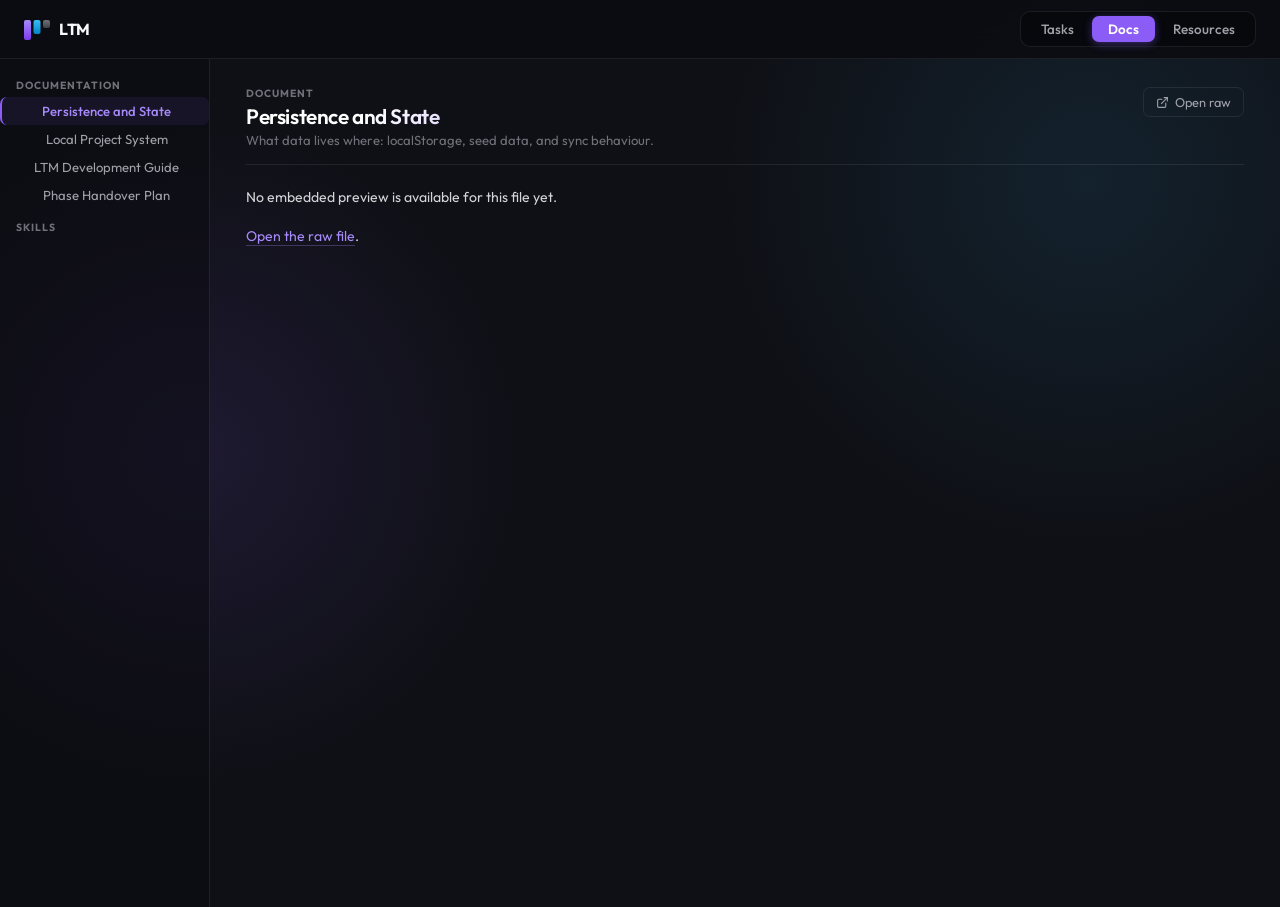
==== docs.html @ 9b51116c "Initial commit for Local Task Manager Main" ====
<!DOCTYPE html>
<html lang="en">
<head>
  <meta charset="UTF-8">
  <meta name="viewport" content="width=device-width, initial-scale=1.0">
  <title>LTM Docs — Local Task Manager Main</title>
  <link rel="preconnect" href="https://fonts.googleapis.com">
  <link rel="preconnect" href="https://fonts.gstatic.com" crossorigin>
  <link rel="stylesheet" href="styles.css">
  <script defer src="project-data.js"></script>
  <script defer src="docs-content.js"></script>
  <script defer src="docs-app.js"></script>
</head>
<body>

  <header class="site-header">
    <div class="header-inner">
      <div class="brand">
        <a class="brand-link" href="index.html" aria-label="Local Task Manager home">
          <svg class="brand-mark" width="26" height="22" viewBox="0 0 26 22" fill="none" aria-hidden="true">
            <rect x="0" y="2" width="7" height="20" rx="2" fill="url(#ltm-g1d)"/>
            <rect x="9.5" y="2" width="7" height="14" rx="2" fill="url(#ltm-g2d)"/>
            <rect x="19" y="2" width="7" height="8" rx="2" fill="url(#ltm-g3d)"/>
            <defs>
              <linearGradient id="ltm-g1d" x1="3.5" y1="2" x2="3.5" y2="22" gradientUnits="userSpaceOnUse">
                <stop offset="0%" stop-color="#a78bfa"/>
                <stop offset="100%" stop-color="#7c3aed"/>
              </linearGradient>
              <linearGradient id="ltm-g2d" x1="13" y1="2" x2="13" y2="16" gradientUnits="userSpaceOnUse">
                <stop offset="0%" stop-color="#38bdf8"/>
                <stop offset="100%" stop-color="#0284c7"/>
              </linearGradient>
              <linearGradient id="ltm-g3d" x1="22.5" y1="2" x2="22.5" y2="10" gradientUnits="userSpaceOnUse">
                <stop offset="0%" stop-color="#71717a"/>
                <stop offset="100%" stop-color="#3f3f46"/>
              </linearGradient>
            </defs>
          </svg>
          <span class="brand-name">LTM</span>
        </a>
      </div>
      <nav class="tabs" aria-label="Navigation">
        <a class="tab" href="index.html">Tasks</a>
        <a class="tab active" href="docs.html">Docs</a>
        <a class="tab" href="resources.html">Resources</a>
      </nav>
    </div>
  </header>

  <div class="docs-page">

    <aside class="docs-sidebar">
      <div class="sidebar-section">
        <div class="sidebar-section-label">Documentation</div>
        <div class="sidebar-items" id="docsNav"></div>
      </div>
      <div class="sidebar-section">
        <div class="sidebar-section-label">Skills</div>
        <div class="sidebar-items" id="skillsNav"></div>
      </div>
    </aside>

    <main class="docs-viewer">
      <div class="viewer-header">
        <div>
          <p class="viewer-eyebrow" id="viewerType">Document</p>
          <h2 class="viewer-title" id="viewerTitle">Loading…</h2>
          <p class="viewer-summary" id="viewerSummary"></p>
        </div>
        <a class="ghost" id="openRawLink" href="../docs/README.md"
          style="display:inline-flex;align-items:center;gap:6px;padding:6px 12px;border:1px solid var(--border);border-radius:var(--radius-sm);text-decoration:none;font-size:0.8rem;color:var(--muted);transition:color 0.15s,background 0.15s;"
          onmouseover="this.style.color='var(--text)';this.style.background='rgba(255,255,255,0.05)'"
          onmouseout="this.style.color='var(--muted)';this.style.background='transparent'">
          <svg width="13" height="13" viewBox="0 0 24 24" fill="none" stroke="currentColor"
            stroke-width="2" stroke-linecap="round" stroke-linejoin="round">
            <path d="M18 13v6a2 2 0 0 1-2 2H5a2 2 0 0 1-2-2V8a2 2 0 0 1 2-2h6"/>
            <polyline points="15 3 21 3 21 9"/><line x1="10" y1="14" x2="21" y2="3"/>
          </svg>
          Open raw
        </a>
      </div>
      <div class="markdown-view" id="docPreview"></div>
    </main>

  </div>

  <span id="docsReviewedOn" hidden></span>
  <span id="docsMaintainedBy" hidden></span>

</body>
</html>
---- styles.css ----
@import url('https://fonts.googleapis.com/css2?family=Outfit:wght@300;400;500;600;700&display=swap');

/* ─── Design tokens ─────────────────────────────────────────────────────────── */

:root {
  --bg:              #0f1016;
  --surface:         rgba(22, 23, 34, 0.75);
  --surface-solid:   #161722;
  --surface-hover:   rgba(38, 39, 55, 0.85);
  --border:          rgba(255, 255, 255, 0.08);
  --border-strong:   rgba(255, 255, 255, 0.13);
  --text:            #f8f9fa;
  --muted:           #a1a1aa;
  --muted-soft:      #71717a;
  --accent:          #8b5cf6;
  --accent-glow:     rgba(139, 92, 246, 0.4);
  --accent-hover:    #a78bfa;
  --accent-soft:     rgba(139, 92, 246, 0.12);
  --tab-active:      #8b5cf6;
  --tab-active-glow: rgba(139, 92, 246, 0.3);
  --done:            #34d399;
  --done-soft:       rgba(52, 211, 153, 0.15);
  --warn:            #fbbf24;
  --warn-soft:       rgba(251, 191, 36, 0.15);
  --danger:          #ef4444;
  --danger-soft:     rgba(239, 68, 68, 0.12);
  --radius-lg:       14px;
  --radius-md:       10px;
  --radius-sm:       7px;
}

/* ─── Reset ─────────────────────────────────────────────────────────────────── */

*, *::before, *::after { box-sizing: border-box; }
[hidden] { display: none !important; }
html, body { margin: 0; min-height: 100%; }

body {
  font-family: 'Outfit', ui-rounded, 'SF Pro Rounded', sans-serif;
  color: var(--text);
  background-color: var(--bg);
  background-image:
    radial-gradient(circle at 15% 50%, rgba(139, 92, 246, 0.12), transparent 28%),
    radial-gradient(circle at 85% 20%, rgba(56, 189, 248, 0.10), transparent 28%);
  min-height: 100vh;
}

a { color: inherit; text-decoration: none; }

/* ─── Site header ───────────────────────────────────────────────────────────── */

.site-header {
  position: sticky;
  top: 0;
  z-index: 200;
  width: 100%;
  background: rgba(11, 12, 18, 0.92);
  backdrop-filter: blur(16px);
  border-bottom: 1px solid var(--border);
}

.header-inner {
  display: flex;
  align-items: center;
  justify-content: space-between;
  gap: 16px;
  max-width: 1400px;
  margin: 0 auto;
  padding: 11px 24px;
}

/* Brand */
.brand {
  display: flex;
  align-items: center;
  gap: 6px;
  flex-shrink: 0;
}

.brand-link {
  display: flex;
  align-items: center;
  gap: 9px;
  text-decoration: none;
  color: inherit;
}

.brand-mark {
  flex-shrink: 0;
  display: block;
}

.brand-name {
  font-size: 1rem;
  font-weight: 700;
  letter-spacing: -0.02em;
  color: var(--text);
}

.brand-info-btn {
  margin-left: 2px;
  opacity: 0.55;
  transition: opacity 0.15s;
}

.brand-info-btn:hover { opacity: 1; }

/* ─── Nav tabs ──────────────────────────────────────────────────────────────── */

.tabs {
  display: flex;
  gap: 2px;
  background: rgba(0, 0, 0, 0.3);
  border: 1px solid var(--border);
  border-radius: 10px;
  padding: 4px;
}

.tab {
  padding: 5px 16px;
  border-radius: 7px;
  color: var(--muted);
  font-size: 0.84rem;
  font-weight: 500;
  transition: all 0.15s ease;
}

.tab:hover {
  color: var(--text);
  background: rgba(255, 255, 255, 0.06);
}

.tab.active {
  background: var(--accent);
  color: #fff;
  font-weight: 600;
  box-shadow: 0 2px 8px var(--accent-glow);
}

/* ─── Page wrap ─────────────────────────────────────────────────────────────── */

.page-wrap {
  max-width: 1400px;
  margin: 0 auto;
  padding: 18px 24px 48px;
}

/* ─── Info panel ────────────────────────────────────────────────────────────── */

.info-panel {
  background: var(--surface);
  border: 1px solid var(--border);
  border-radius: var(--radius-md);
  padding: 14px;
  margin-bottom: 10px;
  backdrop-filter: blur(16px);
}

.stats-grid {
  display: grid;
  grid-template-columns: repeat(4, 1fr);
  gap: 7px;
  margin-bottom: 12px;
}

.mini-stat {
  display: flex;
  flex-direction: column;
  gap: 3px;
  padding: 10px 12px;
  border-radius: var(--radius-sm);
  border: 1px solid var(--border);
  background: rgba(255, 255, 255, 0.02);
}

.mini-stat strong {
  font-size: 1.2rem;
  font-weight: 700;
  color: var(--text);
  line-height: 1;
}

.mini-stat span { font-size: 0.72rem; color: var(--muted); }

.info-note {
  font-size: 0.75rem;
  color: var(--muted-soft);
  margin: 0 0 10px;
}

.notice {
  margin-top: 10px;
  padding: 9px 12px;
  border-radius: var(--radius-sm);
  border: 1px solid rgba(251, 191, 36, 0.25);
  background: var(--warn-soft);
  color: #fcd34d;
  font-size: 0.78rem;
}

/* ─── Toolbar ───────────────────────────────────────────────────────────────── */

.toolbar {
  display: flex;
  align-items: center;
  justify-content: space-between;
  gap: 8px;
  padding: 7px 10px;
  background: var(--surface);
  border: 1px solid var(--border);
  border-radius: var(--radius-md);
  backdrop-filter: blur(16px);
  margin-bottom: 6px;
}

.toolbar-right {
  display: flex;
  align-items: center;
  gap: 5px;
}

.toolbar-icon-btn {
  color: var(--muted);
  width: 32px;
  height: 32px;
}

.toolbar-icon-btn:hover {
  color: var(--text);
  background: rgba(255, 255, 255, 0.07);
}

.toolbar-icon-btn.is-active {
  color: var(--accent-hover);
  background: var(--accent-soft);
  border-color: rgba(139, 92, 246, 0.3);
}

.toolbar-add-btn {
  height: 32px;
  padding: 0 14px;
  font-size: 0.84rem;
  gap: 5px;
}

/* ─── View toggle ───────────────────────────────────────────────────────────── */

.view-toggle {
  display: inline-flex;
  gap: 2px;
  padding: 3px;
  background: rgba(0, 0, 0, 0.3);
  border: 1px solid var(--border);
  border-radius: var(--radius-sm);
}

.view-button {
  display: inline-flex;
  align-items: center;
  gap: 6px;
  padding: 4px 12px;
  border-radius: 5px;
  background: transparent;
  color: var(--muted);
  border: none;
  font-size: 0.8rem;
  font-weight: 500;
  cursor: pointer;
  transition: all 0.15s;
  white-space: nowrap;
}

.view-button:hover { color: var(--text); background: rgba(255, 255, 255, 0.05); }

.view-button.active {
  background: var(--accent);
  color: #fff;
  box-shadow: 0 1px 6px var(--accent-glow);
}

/* ─── Search + filter bar ───────────────────────────────────────────────────── */

.search-filter-bar {
  display: flex;
  align-items: center;
  gap: 8px;
  padding: 8px 12px;
  background: var(--surface);
  border: 1px solid var(--border);
  border-radius: var(--radius-md);
  backdrop-filter: blur(16px);
  margin-bottom: 10px;
}

.search-input {
  flex: 1;
  min-width: 0;
  background: transparent;
  border: none;
  color: var(--text);
  font: inherit;
  font-size: 0.9rem;
  padding: 4px 0;
}

.search-input:focus { outline: none; }
.search-input::placeholder { color: var(--muted-soft); }

.filter-summary {
  flex-shrink: 0;
  font-size: 0.72rem;
  color: var(--muted-soft);
  white-space: nowrap;
}

/* ─── Inputs / selects / buttons (shared) ───────────────────────────────────── */

input, textarea, select {
  width: 100%;
  background: rgba(0, 0, 0, 0.2);
  border: 1px solid var(--border);
  border-radius: var(--radius-sm);
  color: var(--text);
  padding: 7px 11px;
  font: inherit;
  font-size: 0.85rem;
  transition: border-color 0.18s, background 0.18s, box-shadow 0.18s;
}

input::placeholder, textarea::placeholder { color: var(--muted-soft); }

input:focus, textarea:focus, select:focus {
  outline: none;
  border-color: rgba(139, 92, 246, 0.5);
  background: rgba(0, 0, 0, 0.35);
  box-shadow: 0 0 0 3px rgba(139, 92, 246, 0.1);
}

textarea { min-height: 88px; resize: vertical; }

button {
  display: inline-flex;
  align-items: center;
  justify-content: center;
  gap: 6px;
  border: none;
  border-radius: var(--radius-sm);
  padding: 7px 14px;
  font: inherit;
  font-weight: 500;
  font-size: 0.85rem;
  cursor: pointer;
  white-space: nowrap;
  transition: all 0.15s ease;
}

button.primary {
  background: var(--accent);
  color: #fff;
  box-shadow: 0 2px 8px var(--accent-glow);
}

button.primary:hover { background: var(--accent-hover); }

button.secondary {
  background: rgba(255, 255, 255, 0.055);
  color: var(--text);
  border: 1px solid var(--border);
}

button.secondary:hover { background: rgba(255, 255, 255, 0.09); }

button.ghost {
  background: transparent;
  color: var(--muted);
  border: 1px solid var(--border);
}

button.ghost:hover { color: var(--text); background: rgba(255, 255, 255, 0.05); }

.icon-button {
  width: 30px;
  height: 30px;
  padding: 0;
  border-radius: 6px;
  border: 1px solid transparent;
  background: transparent;
  color: var(--muted);
  flex-shrink: 0;
  cursor: pointer;
}

.icon-button:hover { background: rgba(255, 255, 255, 0.07); border-color: var(--border); color: var(--text); }

.button-row { display: flex; flex-wrap: wrap; gap: 7px; }

/* ─── LIST VIEW ─────────────────────────────────────────────────────────────── */

.list-sort-bar {
  display: flex;
  align-items: center;
  gap: 6px;
  padding: 6px 0 10px;
}

.list-sort-label {
  font-size: 0.72rem;
  font-weight: 600;
  color: var(--muted-soft);
  text-transform: uppercase;
  letter-spacing: 0.06em;
  margin-right: 2px;
}

.list-sort-sep {
  color: var(--muted-soft);
  font-size: 0.72rem;
  user-select: none;
}

.list-sort-btn {
  background: none;
  border: none;
  padding: 2px 4px;
  font-family: inherit;
  font-size: 0.72rem;
  font-weight: 500;
  color: var(--muted);
  cursor: pointer;
  border-radius: 4px;
  transition: color 0.12s, background 0.12s;
}

.list-sort-btn:hover {
  color: var(--text);
  background: rgba(255, 255, 255, 0.05);
}

.list-sort-btn.active {
  color: var(--accent-hover);
  font-weight: 600;
}

.task-list {
  display: flex;
  flex-direction: column;
  gap: 1px;
}

.list-section-header {
  padding: 14px 8px 6px;
  font-size: 0.68rem;
  font-weight: 700;
  color: var(--muted-soft);
  text-transform: uppercase;
  letter-spacing: 0.09em;
}

.list-row {
  display: flex;
  align-items: center;
  gap: 10px;
  padding: 8px 10px;
  border-radius: var(--radius-sm);
  border: 1px solid transparent;
  cursor: pointer;
  transition: background 0.12s, border-color 0.12s;
  position: relative;
}

.list-row:hover {
  background: rgba(255, 255, 255, 0.04);
  border-color: var(--border);
}

.list-row.is-done .list-title { text-decoration: line-through; opacity: 0.45; }
.list-row.is-done .list-notes { opacity: 0.35; }

/* urgency dot */
.list-urgency {
  width: 7px;
  height: 7px;
  border-radius: 50%;
  flex-shrink: 0;
}

.u-1, .u-2 { background: var(--done); }
.u-3        { background: var(--warn); }
.u-4        { background: #f97316; }
.u-5        { background: var(--danger); }

.list-content { flex: 1; min-width: 0; }

.list-title {
  margin: 0;
  font-size: 0.875rem;
  font-weight: 500;
  line-height: 1.4;
  color: var(--text);
  white-space: nowrap;
  overflow: hidden;
  text-overflow: ellipsis;
}

.list-notes {
  margin: 1px 0 0;
  font-size: 0.75rem;
  color: var(--muted-soft);
  white-space: nowrap;
  overflow: hidden;
  text-overflow: ellipsis;
}

.list-lane {
  flex-shrink: 0;
  font-size: 0.68rem;
  font-weight: 500;
  color: var(--muted-soft);
  padding: 2px 8px;
  border-radius: 999px;
  border: 1px solid var(--border);
  background: rgba(255, 255, 255, 0.02);
  white-space: nowrap;
}

.list-tools {
  display: flex;
  gap: 3px;
  flex-shrink: 0;
  opacity: 0;
  transition: opacity 0.12s;
}

.list-row:hover .list-tools { opacity: 1; }

.mark-done-btn {
  font-size: 0.75rem;
  font-weight: 600;
  color: var(--done);
  background: var(--done-soft);
  border: 1px solid rgba(52, 211, 153, 0.2);
  padding: 3px 9px;
  border-radius: 999px;
  height: auto;
  cursor: pointer;
  white-space: nowrap;
}

.mark-done-btn:hover {
  background: rgba(52, 211, 153, 0.25);
  color: #a7f3d0;
}

/* ─── Empty state ───────────────────────────────────────────────────────────── */

.empty-state {
  padding: 28px;
  text-align: center;
  color: var(--muted-soft);
  font-size: 0.85rem;
  border: 1px dashed var(--border);
  border-radius: var(--radius-sm);
  margin-top: 8px;
}

/* ─── Completed / archived toggle ───────────────────────────────────────────── */

.completed-wrap {
  margin-top: 16px;
  border-top: 1px solid var(--border);
  padding-top: 12px;
}

.completed-toggle {
  width: 100%;
  justify-content: flex-start;
  gap: 8px;
  background: transparent;
  border: none;
  color: var(--muted);
  font-size: 0.8rem;
  padding: 6px 8px;
  border-radius: var(--radius-sm);
}

.completed-toggle:hover { background: rgba(255, 255, 255, 0.04); color: var(--text); }

.completed-chevron {
  transition: transform 0.2s ease;
  flex-shrink: 0;
}

.completed-toggle[aria-expanded="true"] .completed-chevron { transform: rotate(90deg); }

.completed-count {
  margin-left: auto;
  padding: 1px 7px;
  border-radius: 999px;
  background: rgba(255, 255, 255, 0.06);
  color: var(--muted);
  font-size: 0.72rem;
}

.hidden-lists { margin-top: 8px; display: flex; flex-direction: column; gap: 1px; }

.hidden-group { margin-bottom: 14px; }

.hidden-group-header {
  display: flex;
  align-items: center;
  gap: 8px;
  padding: 4px 8px 8px;
}

.hidden-group-header h3 {
  margin: 0;
  font-size: 0.68rem;
  font-weight: 700;
  color: var(--muted-soft);
  text-transform: uppercase;
  letter-spacing: 0.08em;
}

/* ─── BOARD VIEW ────────────────────────────────────────────────────────────── */

#boardView {
  display: flex;
  flex-direction: column;
  gap: 8px;
  width: 100%;
  padding: 0 24px 48px;
}

.board-columns {
  display: flex;
  gap: 8px;
  width: 100%;
  min-width: 0;
  overflow-x: auto;
  padding: 0 0 8px 0;
  align-items: flex-start;
  min-height: 400px;
}

.board-columns::-webkit-scrollbar { height: 4px; }
.board-columns::-webkit-scrollbar-track { background: transparent; }
.board-columns::-webkit-scrollbar-thumb { background: rgba(255,255,255,0.08); border-radius: 4px; }

/* Hidden groups bar (replaces vertical collapsed strip) */
.board-hidden-groups {
  display: flex;
  align-items: center;
  gap: 8px;
  padding: 8px 10px;
  background: rgba(255, 255, 255, 0.018);
  border: 1px solid var(--border);
  border-radius: var(--radius-md);
  flex-wrap: wrap;
}

.board-hidden-groups-label {
  font-size: 0.68rem;
  font-weight: 700;
  color: var(--muted-soft);
  text-transform: uppercase;
  letter-spacing: 0.08em;
  white-space: nowrap;
  margin-right: 4px;
}

.board-hidden-chips {
  display: flex;
  gap: 6px;
  flex-wrap: wrap;
}

.board-hidden-chip {
  display: inline-flex;
  align-items: center;
  gap: 6px;
  padding: 4px 10px 4px 8px;
  border-radius: 999px;
  border: 1px solid var(--border);
  background: rgba(255, 255, 255, 0.04);
  color: var(--muted);
  font-size: 0.75rem;
  font-weight: 500;
  cursor: pointer;
  transition: background 0.12s, border-color 0.12s, color 0.12s;
  white-space: nowrap;
}

.board-hidden-chip:hover {
  background: rgba(255, 255, 255, 0.08);
  border-color: var(--border-strong);
  color: var(--text);
}

.chip-count {
  display: inline-flex;
  align-items: center;
  justify-content: center;
  min-width: 17px;
  height: 17px;
  border-radius: 999px;
  background: rgba(255, 255, 255, 0.08);
  font-size: 0.68rem;
  font-weight: 700;
  color: var(--muted-soft);
}

.chip-label { font-size: 0.75rem; font-weight: 600; }

.chip-expand {
  display: inline-flex;
  opacity: 0.45;
  transition: opacity 0.12s;
}

.board-hidden-chip:hover .chip-expand { opacity: 0.9; }

/* Expanded column */
.board-column {
  display: flex;
  flex-direction: column;
  width: 272px;
  min-width: 272px;
  max-width: 272px;
  border: 1px solid var(--border);
  border-radius: var(--radius-md);
  background: rgba(255, 255, 255, 0.018);
  overflow: hidden;
  flex-shrink: 0;
}

.board-column-header {
  display: flex;
  align-items: center;
  gap: 6px;
  padding: 9px 10px;
  border-bottom: 1px solid var(--border);
  user-select: none;
  position: relative;
}

.board-column-header-left {
  display: flex;
  align-items: center;
  gap: 7px;
  flex: 1;
  min-width: 0;
}

.board-column-title {
  font-size: 0.72rem;
  font-weight: 700;
  color: var(--muted);
  text-transform: uppercase;
  letter-spacing: 0.07em;
  white-space: nowrap;
  overflow: hidden;
  text-overflow: ellipsis;
  cursor: pointer;
  border-radius: 3px;
  padding: 1px 3px;
  margin: -1px -3px;
  transition: color 0.12s, background 0.12s;
}

.board-column-title:hover {
  color: var(--text);
  background: rgba(255, 255, 255, 0.06);
}

.board-column-count {
  display: inline-flex;
  align-items: center;
  justify-content: center;
  min-width: 18px;
  height: 18px;
  padding: 0 5px;
  border-radius: 999px;
  background: rgba(255, 255, 255, 0.06);
  color: var(--muted-soft);
  font-size: 0.7rem;
  font-weight: 600;
  flex-shrink: 0;
}

.board-column-header-tools {
  display: flex;
  gap: 2px;
  flex-shrink: 0;
  opacity: 0;
  transition: opacity 0.12s;
}

.board-column:hover .board-column-header-tools { opacity: 1; }

.board-col-add-btn,
.board-col-menu-btn {
  width: 22px;
  height: 22px;
  padding: 0;
  border-radius: 5px;
  border: none;
  background: transparent;
  color: var(--muted-soft);
  cursor: pointer;
  font-size: 0.9rem;
  display: inline-flex;
  align-items: center;
  justify-content: center;
  transition: background 0.12s, color 0.12s;
}

.board-col-add-btn:hover, .board-col-menu-btn:hover {
  background: rgba(255, 255, 255, 0.07);
  color: var(--text);
}

.board-column-body {
  display: flex;
  flex-direction: column;
  gap: 5px;
  padding: 7px;
  flex: 1;
  min-height: 60px;
  transition: background 0.12s;
}

.board-column-body.drag-over {
  background: rgba(139, 92, 246, 0.08);
  outline: 1.5px dashed rgba(139, 92, 246, 0.4);
  outline-offset: -3px;
  border-radius: var(--radius-sm);
}

.board-column-footer {
  padding: 4px 6px 6px;
  border-top: 1px solid var(--border);
}

.board-col-new-btn {
  width: 100%;
  justify-content: flex-start;
  gap: 6px;
  background: transparent;
  border: none;
  color: var(--muted-soft);
  font-size: 0.8rem;
  padding: 5px 6px;
  border-radius: var(--radius-sm);
  cursor: pointer;
  transition: color 0.12s, background 0.12s;
}

.board-col-new-btn:hover { color: var(--text); background: rgba(255, 255, 255, 0.04); }

/* ─── Inline new-item form (board view) ─────────────────────────────────────── */

.board-inline-new {
  background: rgba(255, 255, 255, 0.03);
  border: 1px solid rgba(139, 92, 246, 0.45);
  border-radius: var(--radius-sm);
  padding: 8px;
  display: flex;
  flex-direction: column;
  gap: 7px;
  margin: 4px 0;
}

.board-inline-new-title {
  width: 100%;
  background: transparent;
  border: none;
  color: var(--text);
  font-family: inherit;
  font-size: 0.84rem;
  font-weight: 500;
  outline: none;
  padding: 0;
}

.board-inline-new-title::placeholder { color: var(--muted-soft); }

.board-inline-new-props {
  display: flex;
  gap: 6px;
  align-items: center;
}

.board-inline-new-select {
  flex: 1;
  background: rgba(255, 255, 255, 0.06);
  border: 1px solid var(--border);
  border-radius: var(--radius-sm);
  color: var(--text);
  font-family: inherit;
  font-size: 0.72rem;
  padding: 3px 6px;
  outline: none;
  cursor: pointer;
}

.board-inline-new-select:focus { border-color: rgba(139, 92, 246, 0.6); }

.board-inline-new-hint {
  font-size: 0.65rem;
  color: var(--muted-soft);
  white-space: nowrap;
}

.board-inline-new-actions {
  display: flex;
  gap: 4px;
  align-items: center;
  justify-content: flex-end;
}

.board-inline-new-save {
  background: var(--accent);
  color: #fff;
  border: none;
  border-radius: var(--radius-sm);
  font-family: inherit;
  font-size: 0.72rem;
  font-weight: 600;
  padding: 4px 10px;
  cursor: pointer;
  transition: background 0.12s;
}

.board-inline-new-save:hover { background: var(--accent-hover); }

.board-inline-new-cancel {
  background: transparent;
  color: var(--muted);
  border: none;
  border-radius: var(--radius-sm);
  font-family: inherit;
  font-size: 0.72rem;
  padding: 4px 8px;
  cursor: pointer;
  transition: color 0.12s;
}

.board-inline-new-cancel:hover { color: var(--text); }


/* Board add-column button */
.board-add-column {
  width: 36px;
  min-width: 36px;
  height: 60px;
  border: 1px dashed rgba(255, 255, 255, 0.1);
  border-radius: var(--radius-md);
  background: transparent;
  color: var(--muted-soft);
  font-size: 1.2rem;
  cursor: pointer;
  display: flex;
  align-items: center;
  justify-content: center;
  flex-shrink: 0;
  transition: all 0.15s;
  align-self: flex-start;
}

.board-add-column:hover {
  border-color: var(--border-strong);
  color: var(--muted);
  background: rgba(255, 255, 255, 0.03);
}

/* Column drag handle (grip dots in header) */
.col-drag-grip {
  display: inline-flex;
  align-items: center;
  color: var(--muted-soft);
  opacity: 0;
  cursor: grab;
  flex-shrink: 0;
  transition: opacity 0.12s;
  margin-right: 2px;
}

.board-column:hover .col-drag-grip { opacity: 0.6; }
.board-column:hover .col-drag-grip:hover { opacity: 1; }

/* Column being dragged */
.board-column.col-dragging {
  opacity: 0.4;
  transform: scale(0.98);
}

/* Column drop position indicator (shown between columns during drag) */
.col-drop-indicator {
  width: 3px;
  align-self: stretch;
  min-height: 60px;
  border-radius: 2px;
  background: transparent;
  flex-shrink: 0;
  pointer-events: none;
  transition: background 0.08s, box-shadow 0.08s;
}

.col-drop-indicator.active {
  background: var(--accent);
  box-shadow: 0 0 10px rgba(139, 92, 246, 0.7);
}

/* Column color accents */
.col-header-purple  { border-bottom: 2px solid #8b5cf6; background: rgba(139, 92, 246, 0.06); }
.col-header-blue    { border-bottom: 2px solid #3b82f6; background: rgba(59, 130, 246, 0.06); }
.col-header-cyan    { border-bottom: 2px solid #06b6d4; background: rgba(6, 182, 212, 0.06); }
.col-header-green   { border-bottom: 2px solid #22c55e; background: rgba(34, 197, 94, 0.06); }
.col-header-orange  { border-bottom: 2px solid #f97316; background: rgba(249, 115, 22, 0.06); }
.col-header-red     { border-bottom: 2px solid #ef4444; background: rgba(239, 68, 68, 0.06); }

.col-color-purple .board-column-title { color: #c4b5fd; }
.col-color-blue   .board-column-title { color: #93c5fd; }
.col-color-cyan   .board-column-title { color: #67e8f9; }
.col-color-green  .board-column-title { color: #86efac; }
.col-color-orange .board-column-title { color: #fdba74; }
.col-color-red    .board-column-title { color: #fca5a5; }

/* Chip color variants */
.col-chip-purple { border-color: rgba(139, 92, 246, 0.4); color: #c4b5fd; }
.col-chip-blue   { border-color: rgba(59, 130, 246, 0.4); color: #93c5fd; }
.col-chip-cyan   { border-color: rgba(6, 182, 212, 0.4);  color: #67e8f9; }
.col-chip-green  { border-color: rgba(34, 197, 94, 0.4);  color: #86efac; }
.col-chip-orange { border-color: rgba(249, 115, 22, 0.4); color: #fdba74; }
.col-chip-red    { border-color: rgba(239, 68, 68, 0.4);  color: #fca5a5; }

/* Board empty */
.board-empty {
  padding: 12px;
  border: 1px dashed rgba(255, 255, 255, 0.07);
  border-radius: var(--radius-sm);
  color: var(--muted-soft);
  text-align: center;
  font-size: 0.75rem;
  pointer-events: none;
}

/* ─── Board card ────────────────────────────────────────────────────────────── */

.board-card {
  border: 1px solid var(--border);
  border-radius: var(--radius-sm);
  background: rgba(255, 255, 255, 0.03);
  padding: 8px 9px;
  cursor: pointer;
  user-select: none;
  transition: background 0.12s, border-color 0.12s, transform 0.12s, opacity 0.12s;
}

.board-card:hover {
  background: rgba(255, 255, 255, 0.055);
  border-color: var(--border-strong);
}

.board-card.is-dragging {
  opacity: 0.35;
  transform: scale(0.97);
  cursor: grabbing;
}

.board-card.is-done .board-card-title {
  text-decoration: line-through;
  opacity: 0.45;
}

.board-card-top {
  display: flex;
  align-items: center;
  justify-content: space-between;
  margin-bottom: 4px;
  gap: 4px;
}

.board-card-top-left {
  display: flex;
  align-items: center;
  gap: 5px;
  flex-wrap: wrap;
  flex: 1;
  min-width: 0;
}

.card-prop-chip {
  display: inline-flex;
  align-items: center;
  padding: 1px 7px;
  border-radius: 999px;
  border: 1px solid var(--border);
  background: rgba(255, 255, 255, 0.04);
  font-size: 0.65rem;
  font-weight: 600;
  color: var(--muted-soft);
  white-space: nowrap;
}

.board-card-tools {
  display: flex;
  gap: 2px;
  opacity: 0;
  transition: opacity 0.12s;
}

.board-card:hover .board-card-tools { opacity: 1; }

.board-card-title {
  margin: 0;
  font-size: 0.82rem;
  font-weight: 500;
  line-height: 1.45;
  color: var(--text);
}

.board-card-notes {
  margin: 4px 0 0;
  font-size: 0.72rem;
  color: var(--muted-soft);
  line-height: 1.45;
  display: -webkit-box;
  -webkit-box-orient: vertical;
  -webkit-line-clamp: 2;
  overflow: hidden;
}

.board-card-sublane {
  display: inline-flex;
  margin-top: 5px;
  font-size: 0.65rem;
  font-weight: 600;
  color: var(--muted-soft);
  padding: 2px 6px;
  border-radius: 999px;
  border: 1px solid var(--border);
  text-transform: uppercase;
  letter-spacing: 0.04em;
}

/* ─── Column context menu ───────────────────────────────────────────────────── */

.col-menu {
  position: fixed;
  z-index: 500;
  background: #1c1d28;
  border: 1px solid var(--border-strong);
  border-radius: var(--radius-md);
  padding: 5px;
  min-width: 160px;
  box-shadow: 0 12px 40px rgba(0, 0, 0, 0.55);
}

.col-menu-item {
  width: 100%;
  justify-content: flex-start;
  background: transparent;
  border: none;
  color: var(--muted);
  font-size: 0.84rem;
  padding: 6px 10px;
  border-radius: 6px;
  cursor: pointer;
  text-align: left;
}

.col-menu-item:hover { background: rgba(255, 255, 255, 0.06); color: var(--text); }
.col-menu-danger { color: var(--danger) !important; }
.col-menu-danger:hover { background: var(--danger-soft) !important; }
.col-menu-sep { height: 1px; background: var(--border); margin: 4px 0; }

.col-menu-color-row {
  display: flex;
  align-items: center;
  gap: 8px;
  padding: 6px 10px;
}

.col-menu-color-label {
  font-size: 0.75rem;
  color: var(--muted-soft);
  font-weight: 500;
  flex-shrink: 0;
}

.col-menu-swatches {
  display: flex;
  gap: 5px;
}

.col-color-swatch {
  width: 17px;
  height: 17px;
  border-radius: 50%;
  border: 2px solid transparent;
  cursor: pointer;
  transition: transform 0.12s, border-color 0.12s;
  padding: 0;
}

.col-color-swatch:hover { transform: scale(1.2); }
.col-color-swatch.active { border-color: #fff; }

.swatch-default  { background: rgba(255,255,255,0.15); border-color: rgba(255,255,255,0.2); }
.swatch-purple   { background: #8b5cf6; }
.swatch-blue     { background: #3b82f6; }
.swatch-cyan     { background: #06b6d4; }
.swatch-green    { background: #22c55e; }
.swatch-orange   { background: #f97316; }
.swatch-red      { background: #ef4444; }

/* ─── Task detail panel ─────────────────────────────────────────────────────── */

.detail-overlay {
  position: fixed;
  inset: 0;
  z-index: 300;
  display: flex;
  justify-content: flex-end;
}

/* Center mode */
.detail-overlay[data-mode="center"] {
  justify-content: center;
  align-items: center;
  padding: 32px;
}

/* Full mode */
.detail-overlay[data-mode="full"] {
  justify-content: stretch;
  align-items: stretch;
}

.detail-backdrop {
  position: absolute;
  inset: 0;
  background: rgba(5, 6, 10, 0.55);
  backdrop-filter: blur(3px);
  cursor: pointer;
}

.detail-panel {
  position: relative;
  width: min(680px, 100%);
  height: 100%;
  background: #13141f;
  border-left: 1px solid var(--border-strong);
  display: flex;
  flex-direction: column;
  overflow: hidden;
  box-shadow: -20px 0 60px rgba(0, 0, 0, 0.5);
  animation: slideInRight 0.22s ease;
}

@keyframes slideInRight {
  from { transform: translateX(40px); opacity: 0; }
  to   { transform: translateX(0);    opacity: 1; }
}

/* Center mode panel */
.detail-panel.mode-center {
  width: min(780px, 100%);
  height: min(88vh, 900px);
  border-left: none;
  border: 1px solid var(--border-strong);
  border-radius: var(--radius-lg);
  animation: fadeInScale 0.2s ease;
}

/* Full-page mode panel */
.detail-panel.mode-full {
  width: 100%;
  height: 100%;
  border-left: none;
  border-radius: 0;
  animation: none;
}

@keyframes fadeInScale {
  from { transform: scale(0.97); opacity: 0; }
  to   { transform: scale(1);    opacity: 1; }
}

.detail-toolbar {
  display: flex;
  align-items: center;
  gap: 8px;
  padding: 8px 14px;
  border-bottom: 1px solid var(--border);
  flex-shrink: 0;
}

.detail-back-btn {
  display: inline-flex;
  align-items: center;
  justify-content: center;
  width: 28px;
  height: 28px;
  border-radius: 6px;
  border: none;
  background: transparent;
  color: var(--muted-soft);
  cursor: pointer;
  transition: background 0.12s, color 0.12s;
  padding: 0;
  flex-shrink: 0;
}

.detail-back-btn:hover {
  color: var(--text);
  background: rgba(255,255,255,0.06);
}

/* View mode toggle */
.detail-mode-toggle {
  display: inline-flex;
  gap: 1px;
  padding: 2px;
  background: rgba(0,0,0,0.2);
  border: 1px solid var(--border);
  border-radius: 7px;
}

.detail-mode-btn {
  display: inline-flex;
  align-items: center;
  justify-content: center;
  width: 26px;
  height: 24px;
  border-radius: 5px;
  border: none;
  background: transparent;
  color: rgba(255,255,255,0.28);
  cursor: pointer;
  transition: background 0.12s, color 0.12s;
  padding: 0;
}

.detail-mode-btn:hover { color: var(--muted); background: rgba(255,255,255,0.05); }
.detail-mode-btn.active { background: rgba(255,255,255,0.08); color: var(--muted); }

.detail-body {
  flex: 1;
  overflow-y: auto;
  padding: 24px 32px 32px;
}

.detail-body::-webkit-scrollbar { width: 4px; }
.detail-body::-webkit-scrollbar-track { background: transparent; }
.detail-body::-webkit-scrollbar-thumb { background: rgba(255,255,255,0.08); border-radius: 4px; }

.detail-title {
  margin: 0 0 20px;
  font-size: 1.6rem;
  font-weight: 700;
  letter-spacing: -0.03em;
  color: var(--text);
  line-height: 1.3;
  outline: none;
  border-radius: 4px;
  padding: 2px 0;
}

.detail-title:empty::before {
  content: attr(data-placeholder);
  color: var(--muted-soft);
  pointer-events: none;
}

.detail-title:focus {
  background: transparent;
  border-bottom: 1px solid rgba(255,255,255,0.07);
  padding-bottom: 3px;
}

/* Properties collapsible section */
.detail-props-section {
  margin-bottom: 24px;
}

.detail-props-header {
  display: flex;
  align-items: center;
  gap: 6px;
  padding: 4px 0 6px;
  cursor: pointer;
  user-select: none;
}

.detail-props-header-label {
  font-size: 0.7rem;
  font-weight: 700;
  color: var(--muted-soft);
  text-transform: uppercase;
  letter-spacing: 0.09em;
  transition: color 0.12s;
}

.detail-props-header:hover .detail-props-header-label { color: var(--muted); }

.detail-props-chevron {
  color: var(--muted-soft);
  transition: transform 0.15s ease, color 0.12s;
}

.detail-props-header:hover .detail-props-chevron { color: var(--muted); }

.detail-props-section.collapsed .detail-props-chevron {
  transform: rotate(-90deg);
}

/* Properties list — row-based for drag-to-reorder */
.detail-props {
  display: flex;
  flex-direction: column;
  border: 1px solid var(--border);
  border-radius: var(--radius-md);
  overflow: hidden;
}

.detail-props-section.collapsed .detail-props {
  display: none;
}

.detail-prop-row {
  display: grid;
  grid-template-columns: 18px 140px 1fr;
  align-items: center;
  border-bottom: 1px solid var(--border);
  transition: background 0.12s;
  cursor: default;
}

.detail-prop-row:last-child { border-bottom: none; }

.detail-prop-row:hover { background: rgba(255, 255, 255, 0.02); }

.detail-prop-row.prop-dragging {
  opacity: 0.4;
}

.detail-prop-row.prop-drag-over {
  box-shadow: inset 0 -2px 0 var(--accent);
  background: rgba(139, 92, 246, 0.05);
}

.prop-drag-handle {
  display: flex;
  align-items: center;
  justify-content: center;
  padding: 0 4px;
  opacity: 0;
  color: var(--muted-soft);
  cursor: grab;
  transition: opacity 0.12s;
}

.detail-prop-row:hover .prop-drag-handle { opacity: 0.7; }
.detail-prop-row:hover .prop-drag-handle:hover { opacity: 1; }

.detail-prop-label {
  padding: 8px 12px 8px 4px;
  font-size: 0.82rem;
  font-weight: 600;
  color: var(--muted-soft);
  border-right: 1px solid var(--border);
  cursor: pointer;
  user-select: none;
  white-space: nowrap;
  overflow: hidden;
  text-overflow: ellipsis;
  transition: color 0.12s;
}

.detail-prop-label:hover { color: var(--text); }

.detail-prop-value {
  padding: 6px 14px;
  font-size: 0.82rem;
  color: var(--text);
  min-width: 0;
}

.detail-prop-badge {
  display: inline-block;
  padding: 2px 9px;
  border-radius: 999px;
  font-size: 0.72rem;
  font-weight: 600;
  border: 1px solid var(--border);
  background: rgba(255, 255, 255, 0.03);
}

.detail-prop-select {
  background: transparent;
  border: none;
  color: var(--text);
  font: inherit;
  font-size: 0.82rem;
  padding: 0;
  cursor: pointer;
  width: 100%;
}

.detail-prop-select:focus { outline: none; }

/* Action rows (Mark done / Delete) inside props */
.detail-prop-action-row {
  display: flex;
  align-items: center;
  gap: 8px;
  padding: 8px 14px;
  font-size: 0.82rem;
  font-weight: 500;
  cursor: pointer;
  border-bottom: 1px solid var(--border);
  transition: background 0.12s;
  user-select: none;
}

.detail-prop-action-row:last-child { border-bottom: none; }
.detail-prop-action-row:hover { background: rgba(255,255,255,0.03); }

.detail-prop-action-row svg { flex-shrink: 0; opacity: 0.6; }

.detail-prop-action-row--done { color: var(--done); }
.detail-prop-action-row--done:hover { background: var(--done-soft) !important; }

.detail-prop-action-row--delete { color: var(--muted); }
.detail-prop-action-row--delete:hover { color: var(--danger); background: var(--danger-soft) !important; }
.detail-prop-action-row--delete:hover svg { opacity: 0.8; }

/* Notes section */
.detail-section-label {
  font-size: 0.7rem;
  font-weight: 700;
  color: var(--muted-soft);
  text-transform: uppercase;
  letter-spacing: 0.09em;
  margin-bottom: 8px;
}

.detail-notes-editor {
  min-height: 160px;
  outline: none;
  color: var(--text);
  font-size: 0.88rem;
  line-height: 1.8;
  caret-color: var(--accent-hover);
  padding: 2px 0;
  word-break: break-word;
}

.detail-notes-editor:empty::before {
  content: attr(data-placeholder);
  color: var(--muted-soft);
  pointer-events: none;
  display: block;
}

.detail-notes-editor p { margin: 0 0 0.5em; }
.detail-notes-editor ul, .detail-notes-editor ol { margin: 0.3em 0 0.5em 1.2em; padding: 0; }
.detail-notes-editor li { margin-bottom: 0.2em; }
.detail-notes-editor strong { color: var(--text); font-weight: 600; }
.detail-notes-editor em { color: #c4b5fd; }
.detail-notes-editor h2 { font-size: 1rem; font-weight: 700; margin: 0.8em 0 0.3em; }
.detail-notes-editor h3 { font-size: 0.9rem; font-weight: 600; color: #c4b5fd; margin: 0.6em 0 0.2em; }
.detail-notes-editor a { color: var(--accent-hover); }

.editor-hint {
  margin: 8px 0 0;
  font-size: 0.7rem;
  color: var(--muted-soft);
  opacity: 0.6;
}

/* ─── Modal ─────────────────────────────────────────────────────────────────── */

.modal-backdrop {
  position: fixed;
  inset: 0;
  display: flex;
  align-items: center;
  justify-content: center;
  padding: 20px;
  background: rgba(5, 6, 10, 0.78);
  z-index: 400;
  backdrop-filter: blur(4px);
}

.modal-card {
  width: min(540px, 100%);
  background: #17181f;
  border: 1px solid var(--border-strong);
  border-radius: var(--radius-lg);
  padding: 20px;
  box-shadow: 0 24px 64px rgba(0, 0, 0, 0.6);
}

.modal-card--sm { width: min(360px, 100%); }

.modal-header {
  display: flex;
  align-items: center;
  justify-content: space-between;
  gap: 16px;
  margin-bottom: 16px;
}

.modal-title {
  margin: 0;
  font-size: 1rem;
  font-weight: 700;
}

.form-grid {
  display: grid;
  grid-template-columns: repeat(2, 1fr);
  gap: 11px;
}

.field { display: flex; flex-direction: column; gap: 5px; }
.field.full { grid-column: 1 / -1; }

.field label {
  font-size: 0.68rem;
  font-weight: 700;
  color: var(--muted);
  text-transform: uppercase;
  letter-spacing: 0.07em;
}

/* ─── DOCS layout ───────────────────────────────────────────────────────────── */

.docs-page {
  display: flex;
  max-width: 1400px;
  margin: 0 auto;
  height: calc(100vh - 52px);
  overflow: hidden;
}

.docs-sidebar {
  width: 210px;
  flex-shrink: 0;
  border-right: 1px solid var(--border);
  overflow-y: auto;
  padding: 14px 0;
  background: rgba(10, 11, 17, 0.5);
}

.docs-sidebar::-webkit-scrollbar { width: 3px; }
.docs-sidebar::-webkit-scrollbar-track { background: transparent; }
.docs-sidebar::-webkit-scrollbar-thumb { background: rgba(255,255,255,0.07); border-radius: 4px; }

.sidebar-section { margin-bottom: 6px; }

.sidebar-section-label {
  padding: 6px 16px 5px;
  font-size: 0.65rem;
  font-weight: 700;
  color: var(--muted-soft);
  letter-spacing: 0.1em;
  text-transform: uppercase;
}

.sidebar-items { display: flex; flex-direction: column; }

.nav-item {
  padding: 6px 16px 6px 18px;
  cursor: pointer;
  color: var(--muted);
  font-size: 0.82rem;
  font-weight: 400;
  border: none;
  background: transparent;
  border-left: 2px solid transparent;
  text-align: left;
  transition: all 0.13s;
  width: 100%;
  white-space: nowrap;
  overflow: hidden;
  text-overflow: ellipsis;
}

.nav-item:hover { color: var(--text); background: rgba(255, 255, 255, 0.04); }

.nav-item.active {
  color: var(--accent-hover);
  background: rgba(139, 92, 246, 0.09);
  border-left-color: var(--accent);
  font-weight: 500;
}

.docs-viewer {
  flex: 1;
  overflow-y: auto;
  padding: 28px 36px;
  min-width: 0;
}

.docs-viewer::-webkit-scrollbar { width: 5px; }
.docs-viewer::-webkit-scrollbar-track { background: transparent; }
.docs-viewer::-webkit-scrollbar-thumb { background: rgba(255,255,255,0.08); border-radius: 4px; }

.viewer-header {
  display: flex;
  align-items: flex-start;
  justify-content: space-between;
  gap: 16px;
  margin-bottom: 20px;
  padding-bottom: 16px;
  border-bottom: 1px solid var(--border);
}

.viewer-eyebrow {
  margin: 0 0 3px;
  font-size: 0.65rem;
  font-weight: 700;
  color: var(--muted-soft);
  text-transform: uppercase;
  letter-spacing: 0.1em;
}

.viewer-title {
  margin: 0 0 3px;
  font-size: 1.3rem;
  font-weight: 600;
  letter-spacing: -0.02em;
  background: linear-gradient(135deg, #fff 30%, #a78bfa);
  -webkit-background-clip: text;
  -webkit-text-fill-color: transparent;
}

.viewer-summary {
  margin: 0;
  font-size: 0.82rem;
  color: var(--muted-soft);
}

/* ─── Markdown rendering ────────────────────────────────────────────────────── */

.markdown-view { line-height: 1.75; }

.markdown-view h1 {
  font-size: 1.6rem;
  font-weight: 700;
  background: linear-gradient(135deg, #fff 30%, #a78bfa);
  -webkit-background-clip: text;
  -webkit-text-fill-color: transparent;
  margin: 0 0 6px;
  padding-bottom: 12px;
  border-bottom: 1px solid var(--border);
}

.markdown-view h2 {
  font-size: 1.05rem;
  font-weight: 600;
  color: var(--text);
  margin: 2rem 0 0.6rem;
  padding-bottom: 7px;
  border-bottom: 1px solid var(--border);
}

.markdown-view h3 {
  font-size: 0.9rem;
  font-weight: 600;
  color: #c4b5fd;
  margin: 1.4rem 0 0.4rem;
}

.markdown-view p, .markdown-view li {
  font-size: 0.88rem;
  color: #d4d4d8;
  margin-bottom: 0.65rem;
}

.markdown-view ul, .markdown-view ol {
  margin: 0.4rem 0 0.9rem 1.3rem;
  padding: 0;
}

.markdown-view li { margin-bottom: 0.28rem; }

.markdown-view a {
  color: var(--accent-hover);
  text-decoration: none;
  border-bottom: 1px solid rgba(167, 139, 250, 0.3);
  transition: border-color 0.13s;
}

.markdown-view a:hover { border-bottom-color: var(--accent-hover); }

.markdown-view code {
  font-family: 'SF Mono', 'Fira Code', monospace;
  font-size: 0.8em;
  background: rgba(139, 92, 246, 0.14);
  color: #c4b5fd;
  padding: 0.15em 0.4em;
  border-radius: 4px;
  border: 1px solid rgba(139, 92, 246, 0.2);
}

.markdown-view pre {
  background: rgba(0, 0, 0, 0.4);
  border: 1px solid rgba(255, 255, 255, 0.07);
  border-radius: 9px;
  padding: 14px 18px;
  overflow-x: auto;
  margin: 0.9rem 0 1.2rem;
}

.markdown-view pre code {
  background: none;
  border: none;
  padding: 0;
  color: #e2e8f0;
  font-size: 0.82rem;
  line-height: 1.6;
}

.markdown-view blockquote {
  border-left: 3px solid var(--accent);
  margin: 0.8rem 0 1rem;
  padding: 9px 14px;
  background: rgba(139, 92, 246, 0.07);
  border-radius: 0 7px 7px 0;
  color: var(--muted);
}

.markdown-view blockquote p { color: var(--muted); margin-bottom: 0.2rem; }
.markdown-view blockquote p:last-child { margin-bottom: 0; }
.markdown-view hr { border: none; border-top: 1px solid var(--border); margin: 1.75rem 0; }
.markdown-view strong { color: var(--text); font-weight: 600; }
.markdown-view em { color: #c4b5fd; }

/* ─── Resources page ────────────────────────────────────────────────────────── */

.resources-wrap {
  max-width: 800px;
  margin: 0 auto;
  padding: 32px 24px 48px;
}

.resources-heading {
  font-size: 1.4rem;
  font-weight: 700;
  margin: 0 0 6px;
  background: linear-gradient(135deg, #fff 40%, #a78bfa);
  -webkit-background-clip: text;
  -webkit-text-fill-color: transparent;
}

.resources-subheading {
  font-size: 0.85rem;
  color: var(--muted-soft);
  margin: 0 0 28px;
}

.resources-section { margin-bottom: 28px; }

.resources-section-title {
  font-size: 0.7rem;
  font-weight: 700;
  text-transform: uppercase;
  letter-spacing: 0.09em;
  color: var(--muted-soft);
  margin-bottom: 10px;
}

.resource-card {
  display: flex;
  align-items: center;
  gap: 14px;
  padding: 12px 16px;
  border: 1px solid var(--border);
  border-radius: var(--radius-md);
  background: var(--surface);
  margin-bottom: 6px;
  transition: border-color 0.13s, background 0.13s;
}

.resource-card:hover {
  border-color: var(--border-strong);
  background: var(--surface-hover);
}

.resource-icon {
  font-size: 1.2rem;
  flex-shrink: 0;
  width: 28px;
  text-align: center;
}

.resource-info { flex: 1; min-width: 0; }

.resource-name {
  font-size: 0.875rem;
  font-weight: 500;
  color: var(--text);
  margin: 0 0 2px;
}

.resource-path {
  font-size: 0.72rem;
  color: var(--muted-soft);
  font-family: 'SF Mono', 'Fira Code', monospace;
}

.resource-note {
  font-size: 0.72rem;
  color: var(--muted-soft);
  margin: 0;
}

.add-resource-hint {
  padding: 16px;
  border: 1px dashed rgba(255, 255, 255, 0.08);
  border-radius: var(--radius-md);
  color: var(--muted-soft);
  font-size: 0.82rem;
  line-height: 1.6;
}

.add-resource-hint code {
  font-family: 'SF Mono', monospace;
  font-size: 0.78em;
  background: rgba(255, 255, 255, 0.06);
  padding: 0.1em 0.4em;
  border-radius: 3px;
}

/* ─── Media queries ─────────────────────────────────────────────────────────── */

/* ─── Card fields popover ───────────────────────────────────────────────────── */

.card-fields-wrap { position: relative; }

.card-fields-popover {
  position: absolute;
  top: calc(100% + 6px);
  right: 0;
  z-index: 600;
  min-width: 170px;
  background: #1c1d28;
  border: 1px solid var(--border-strong);
  border-radius: var(--radius-md);
  padding: 8px 6px;
  box-shadow: 0 12px 40px rgba(0, 0, 0, 0.55);
}

.card-fields-heading {
  padding: 4px 10px 6px;
  font-size: 0.65rem;
  font-weight: 700;
  color: var(--muted-soft);
  text-transform: uppercase;
  letter-spacing: 0.09em;
}

.card-field-item {
  display: flex;
  align-items: center;
  gap: 8px;
  padding: 5px 10px;
  border-radius: 6px;
  font-size: 0.83rem;
  color: var(--muted);
  cursor: pointer;
  transition: background 0.1s, color 0.1s;
  user-select: none;
  width: 100%;
}

.card-field-item:hover { background: rgba(255,255,255,0.06); color: var(--text); }

.card-field-item input[type="checkbox"] {
  width: 14px;
  height: 14px;
  accent-color: var(--accent);
  cursor: pointer;
  flex-shrink: 0;
  padding: 0;
  min-width: unset;
  background: transparent;
  border: 1px solid var(--border);
}

/* ─── Media queries ─────────────────────────────────────────────────────────── */

@media (max-width: 700px) {
  .header-inner { padding: 10px 16px; }
  .page-wrap { padding: 14px 16px 40px; }
  .form-grid, .stats-grid { grid-template-columns: 1fr; }
  .docs-page { flex-direction: column; height: auto; }
  .docs-sidebar { width: 100%; height: auto; border-right: none; border-bottom: 1px solid var(--border); }
  .board-hidden-groups { flex-direction: column; align-items: flex-start; }
  .detail-panel { width: 100% !important; height: 100% !important; border-radius: 0 !important; border-left: none !important; border: none !important; }
  .detail-body { padding: 16px 20px 24px; }
  .detail-overlay[data-mode="center"] { padding: 0; }
}
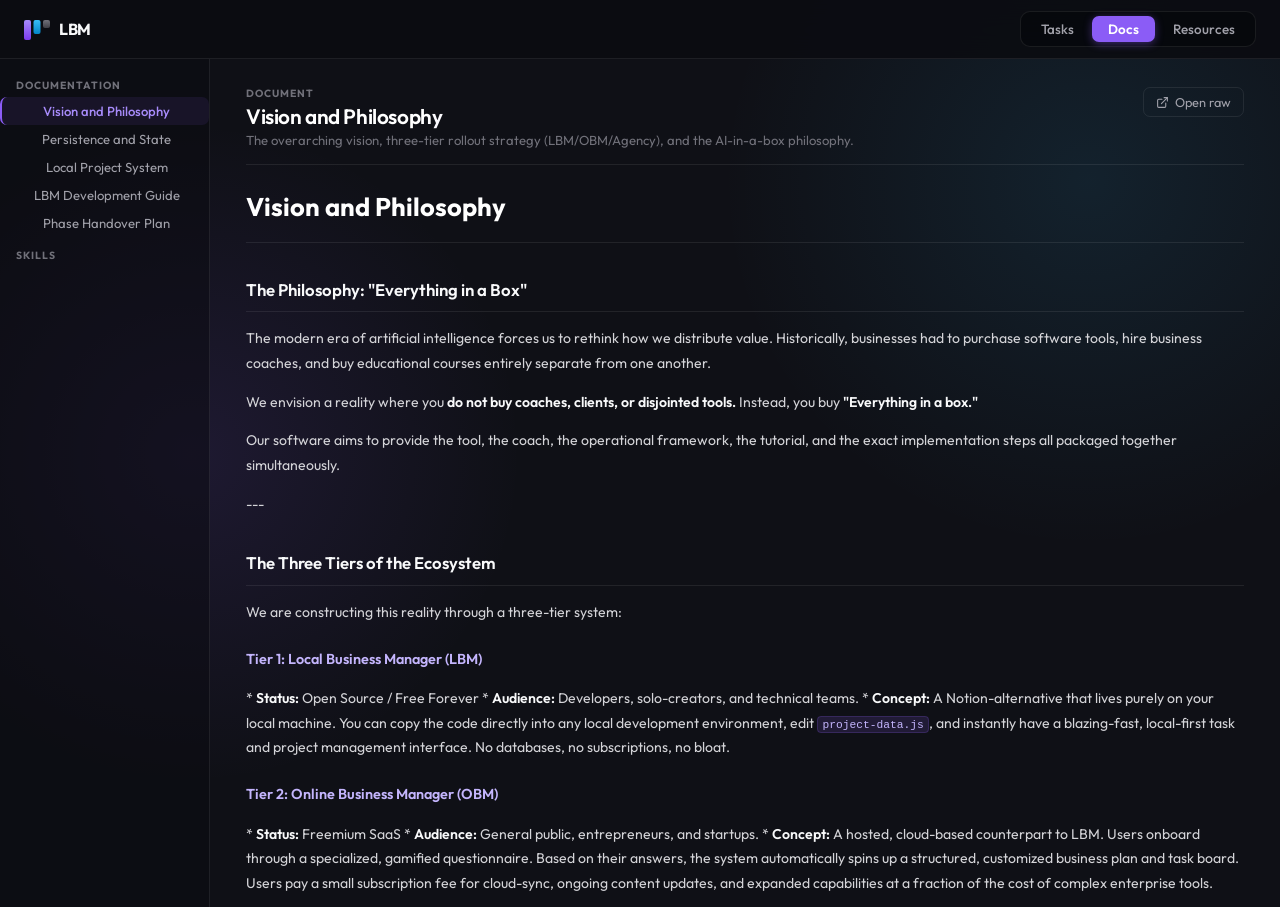
==== commit eb6c67d4: "chore: Rename and rebrand to Local Business Manager (LBM)" ====
--- a/docs.html
+++ b/docs.html
@@ -3,7 +3,7 @@
 <head>
   <meta charset="UTF-8">
   <meta name="viewport" content="width=device-width, initial-scale=1.0">
-  <title>LTM Docs — Local Task Manager Main</title>
+  <title>LBM Docs — Local Business Manager</title>
   <link rel="preconnect" href="https://fonts.googleapis.com">
   <link rel="preconnect" href="https://fonts.gstatic.com" crossorigin>
   <link rel="stylesheet" href="styles.css">
@@ -16,7 +16,7 @@
   <header class="site-header">
     <div class="header-inner">
       <div class="brand">
-        <a class="brand-link" href="index.html" aria-label="Local Task Manager home">
+        <a class="brand-link" href="index.html" aria-label="Local Business Manager home">
           <svg class="brand-mark" width="26" height="22" viewBox="0 0 26 22" fill="none" aria-hidden="true">
             <rect x="0" y="2" width="7" height="20" rx="2" fill="url(#ltm-g1d)"/>
             <rect x="9.5" y="2" width="7" height="14" rx="2" fill="url(#ltm-g2d)"/>
@@ -36,7 +36,7 @@
               </linearGradient>
             </defs>
           </svg>
-          <span class="brand-name">LTM</span>
+          <span class="brand-name">LBM</span>
         </a>
       </div>
       <nav class="tabs" aria-label="Navigation">
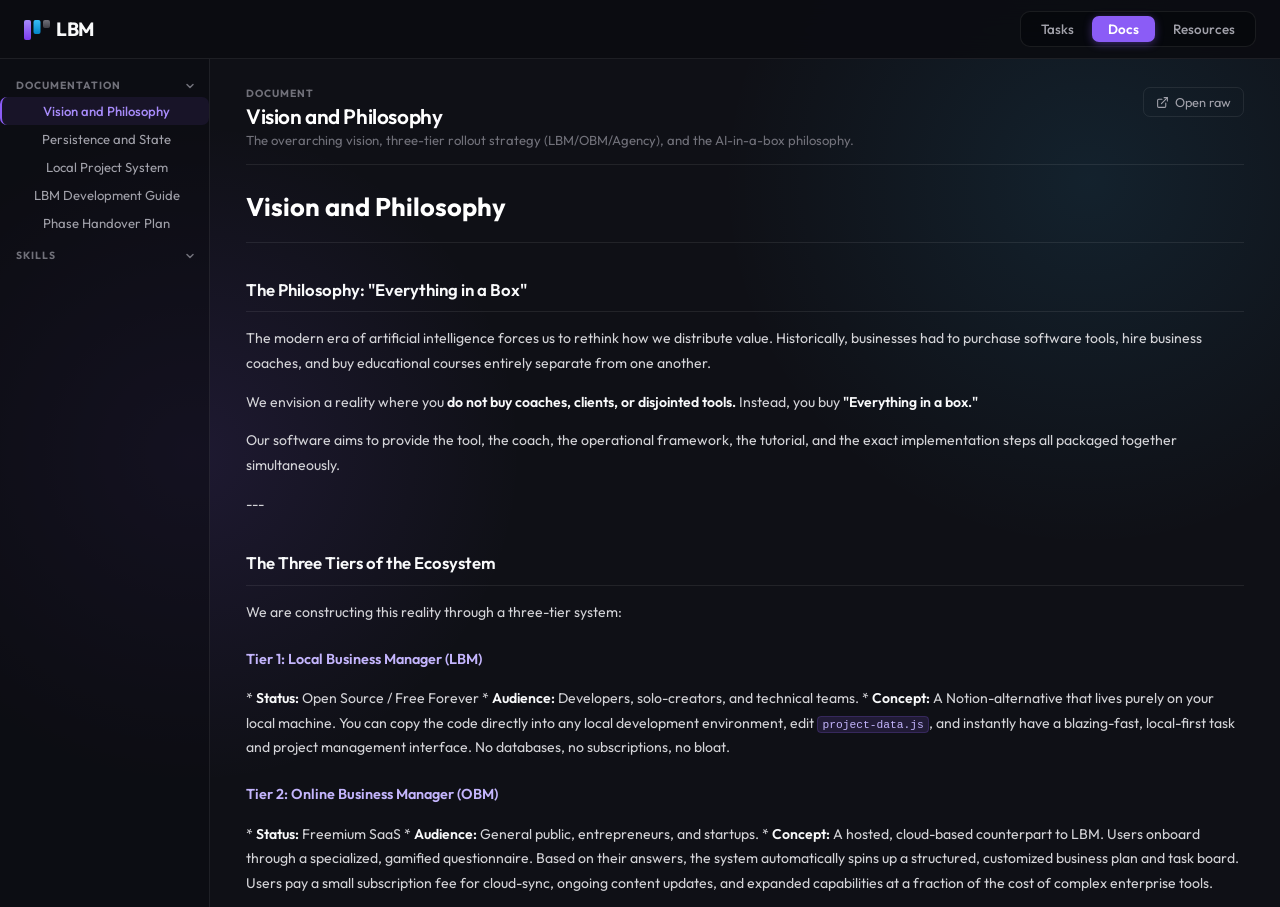
==== commit 99a4a626: "feat(header): universal editable project title across all pages - Extract brand name edit logic into" ====
--- a/docs.html
+++ b/docs.html
@@ -7,8 +7,9 @@
   <link rel="preconnect" href="https://fonts.googleapis.com">
   <link rel="preconnect" href="https://fonts.gstatic.com" crossorigin>
   <link rel="stylesheet" href="styles.css">
-  <script defer src="project-data.js"></script>
-  <script defer src="docs-content.js"></script>
+  <script defer src="data/project-data.js"></script>
+  <script defer src="header.js"></script>
+  <script defer src="data/docs-content.js"></script>
   <script defer src="docs-app.js"></script>
 </head>
 <body>
@@ -36,8 +37,8 @@
               </linearGradient>
             </defs>
           </svg>
-          <span class="brand-name">LBM</span>
         </a>
+        <span class="brand-name" id="brandName" title="Click to rename">LBM</span>
       </div>
       <nav class="tabs" aria-label="Navigation">
         <a class="tab" href="index.html">Tasks</a>
@@ -47,15 +48,40 @@
     </div>
   </header>
 
+  <!-- Mobile-only docs navigation bar -->
+  <div class="docs-topbar" id="docsTopbar">
+    <button class="docs-menu-toggle" id="docsMenuToggle" type="button" aria-label="Open navigation">
+      <svg width="15" height="15" viewBox="0 0 24 24" fill="none" stroke="currentColor"
+        stroke-width="2.2" stroke-linecap="round">
+        <line x1="3" y1="6" x2="21" y2="6"/><line x1="3" y1="12" x2="21" y2="12"/>
+        <line x1="3" y1="18" x2="21" y2="18"/>
+      </svg>
+      <span id="docsTopbarLabel">Docs</span>
+    </button>
+  </div>
+
   <div class="docs-page">
 
-    <aside class="docs-sidebar">
+    <!-- Drawer backdrop (mobile) -->
+    <div class="docs-drawer-backdrop" id="docsDrawerBackdrop"></div>
+
+    <aside class="docs-sidebar" id="docsSidebar">
       <div class="sidebar-section">
-        <div class="sidebar-section-label">Documentation</div>
+        <button class="sidebar-section-label" data-target="docsNav" aria-expanded="true">
+          <span>Documentation</span>
+          <svg class="section-chevron" width="10" height="10" viewBox="0 0 10 10" fill="none" aria-hidden="true">
+            <path d="M2 3.5L5 6.5L8 3.5" stroke="currentColor" stroke-width="1.5" stroke-linecap="round" stroke-linejoin="round"/>
+          </svg>
+        </button>
         <div class="sidebar-items" id="docsNav"></div>
       </div>
       <div class="sidebar-section">
-        <div class="sidebar-section-label">Skills</div>
+        <button class="sidebar-section-label" data-target="skillsNav" aria-expanded="true">
+          <span>Skills</span>
+          <svg class="section-chevron" width="10" height="10" viewBox="0 0 10 10" fill="none" aria-hidden="true">
+            <path d="M2 3.5L5 6.5L8 3.5" stroke="currentColor" stroke-width="1.5" stroke-linecap="round" stroke-linejoin="round"/>
+          </svg>
+        </button>
         <div class="sidebar-items" id="skillsNav"></div>
       </div>
     </aside>
--- a/styles.css
+++ b/styles.css
@@ -75,6 +75,7 @@
   align-items: center;
   gap: 6px;
   flex-shrink: 0;
+  min-width: 0;
 }
 
 .brand-link {
@@ -91,10 +92,42 @@
 }
 
 .brand-name {
-  font-size: 1rem;
+  font-size: 1.2rem;
   font-weight: 700;
   letter-spacing: -0.02em;
   color: var(--text);
+  cursor: text;
+  border-radius: 4px;
+  padding: 2px 5px;
+  margin: 0 -5px;
+  transition: background 0.15s;
+  white-space: nowrap;
+  overflow: hidden;
+  text-overflow: ellipsis;
+  max-width: 220px;
+  outline: none;
+}
+
+.brand-name:focus,
+.brand-name:focus-visible,
+.brand-name:focus-within {
+  outline: none !important;
+  box-shadow: none;
+}
+
+.brand-name:hover {
+  background: rgba(255, 255, 255, 0.07);
+}
+
+.brand-name[contenteditable="true"] {
+  background: rgba(255, 255, 255, 0.07);
+  outline: 1px solid rgba(139, 92, 246, 0.55);
+  box-shadow: 0 0 0 3px rgba(139, 92, 246, 0.12);
+  overflow: visible;
+  white-space: nowrap;
+  min-width: 1ch;
+  max-width: 300px;
+  cursor: text;
 }
 
 .brand-info-btn {
@@ -401,6 +434,8 @@
   align-items: center;
   gap: 6px;
   padding: 6px 0 10px;
+  max-width: 680px;
+  margin: 0 auto;
 }
 
 .list-sort-label {
@@ -445,6 +480,8 @@
   display: flex;
   flex-direction: column;
   gap: 1px;
+  max-width: 680px;
+  margin: 0 auto;
 }
 
 .list-section-header {
@@ -460,12 +497,13 @@
   display: flex;
   align-items: center;
   gap: 10px;
-  padding: 8px 10px;
+  padding: 7px 10px;
   border-radius: var(--radius-sm);
   border: 1px solid transparent;
   cursor: pointer;
   transition: background 0.12s, border-color 0.12s;
   position: relative;
+  min-height: 36px;
 }
 
 .list-row:hover {
@@ -532,6 +570,7 @@
 }
 
 .list-row:hover .list-tools { opacity: 1; }
+.list-row.is-done .list-tools { opacity: 1; }
 
 .mark-done-btn {
   font-size: 0.75rem;
@@ -569,6 +608,9 @@
   margin-top: 16px;
   border-top: 1px solid var(--border);
   padding-top: 12px;
+  max-width: 680px;
+  margin-left: auto;
+  margin-right: auto;
 }
 
 .completed-toggle {
@@ -1652,6 +1694,7 @@
   flex-shrink: 0;
   border-right: 1px solid var(--border);
   overflow-y: auto;
+  overflow-x: hidden;
   padding: 14px 0;
   background: rgba(10, 11, 17, 0.5);
 }
@@ -1663,15 +1706,44 @@
 .sidebar-section { margin-bottom: 6px; }
 
 .sidebar-section-label {
-  padding: 6px 16px 5px;
+  display: flex;
+  align-items: center;
+  justify-content: space-between;
+  width: 100%;
+  padding: 6px 14px 5px 16px;
   font-size: 0.65rem;
   font-weight: 700;
   color: var(--muted-soft);
   letter-spacing: 0.1em;
   text-transform: uppercase;
-}
-
-.sidebar-items { display: flex; flex-direction: column; }
+  background: transparent;
+  border: none;
+  cursor: pointer;
+  text-align: left;
+  transition: color 0.13s;
+  box-sizing: border-box;
+}
+.sidebar-section-label:hover { color: var(--muted); }
+
+.section-chevron {
+  flex-shrink: 0;
+  color: var(--muted-soft);
+  transition: transform 0.2s ease;
+}
+.sidebar-section-label[aria-expanded="false"] .section-chevron {
+  transform: rotate(-90deg);
+}
+
+.sidebar-items {
+  overflow: hidden;
+  transition: max-height 0.2s ease;
+  max-height: 600px;
+}
+.sidebar-items.collapsed {
+  max-height: 0;
+}
+
+.sidebar-items { display: flex; flex-direction: column; box-sizing: border-box; }
 
 .nav-item {
   padding: 6px 16px 6px 18px;
@@ -1685,6 +1757,7 @@
   text-align: left;
   transition: all 0.13s;
   width: 100%;
+  box-sizing: border-box;
   white-space: nowrap;
   overflow: hidden;
   text-overflow: ellipsis;
@@ -1993,14 +2066,75 @@
   border: 1px solid var(--border);
 }
 
+/* ─── Docs mobile topbar + drawer ───────────────────────────────────────────── */
+
+.docs-topbar {
+  display: none;
+}
+
+.docs-drawer-backdrop {
+  display: none;
+}
+
+.docs-menu-toggle {
+  display: flex;
+  align-items: center;
+  gap: 8px;
+  background: none;
+  border: 1px solid var(--border);
+  border-radius: var(--radius-sm);
+  color: var(--muted);
+  font-size: 0.82rem;
+  font-weight: 500;
+  padding: 6px 12px;
+  cursor: pointer;
+  transition: color 0.13s, border-color 0.13s;
+}
+
+.docs-menu-toggle:hover { color: var(--text); border-color: var(--border-strong); }
+
 /* ─── Media queries ─────────────────────────────────────────────────────────── */
 
 @media (max-width: 700px) {
-  .header-inner { padding: 10px 16px; }
+  .header-inner { padding: 10px 16px; gap: 10px; }
+  .brand { min-width: 0; flex-shrink: 1; }
+  .brand-name { max-width: 110px; font-size: 1rem; }
   .page-wrap { padding: 14px 16px 40px; }
   .form-grid, .stats-grid { grid-template-columns: 1fr; }
-  .docs-page { flex-direction: column; height: auto; }
-  .docs-sidebar { width: 100%; height: auto; border-right: none; border-bottom: 1px solid var(--border); }
+  .docs-topbar {
+    display: flex;
+    align-items: center;
+    padding: 8px 16px;
+    border-bottom: 1px solid var(--border);
+    background: rgba(10, 11, 17, 0.85);
+  }
+  .docs-page { height: auto; overflow: visible; }
+  .docs-viewer { padding: 20px 16px 40px; max-height: none; overflow: visible; }
+  .docs-sidebar {
+    position: fixed !important;
+    top: 0;
+    left: 0;
+    bottom: 0;
+    width: 270px !important;
+    height: 100% !important;
+    border-right: 1px solid var(--border-strong) !important;
+    border-bottom: none !important;
+    background: var(--surface-solid) !important;
+    z-index: 199;
+    transform: translateX(-100%);
+    transition: transform 0.26s ease;
+    padding-top: 54px;
+    overflow-y: auto;
+  }
+  .docs-sidebar.is-open { transform: translateX(0); }
+  .docs-drawer-backdrop.is-open {
+    display: block !important;
+    position: fixed;
+    inset: 0;
+    background: rgba(0, 0, 0, 0.55);
+    backdrop-filter: blur(2px);
+    z-index: 198;
+  }
   .board-hidden-groups { flex-direction: column; align-items: flex-start; }
   .detail-panel { width: 100% !important; height: 100% !important; border-radius: 0 !important; border-left: none !important; border: none !important; }
   .detail-body { padding: 16px 20px 24px; }
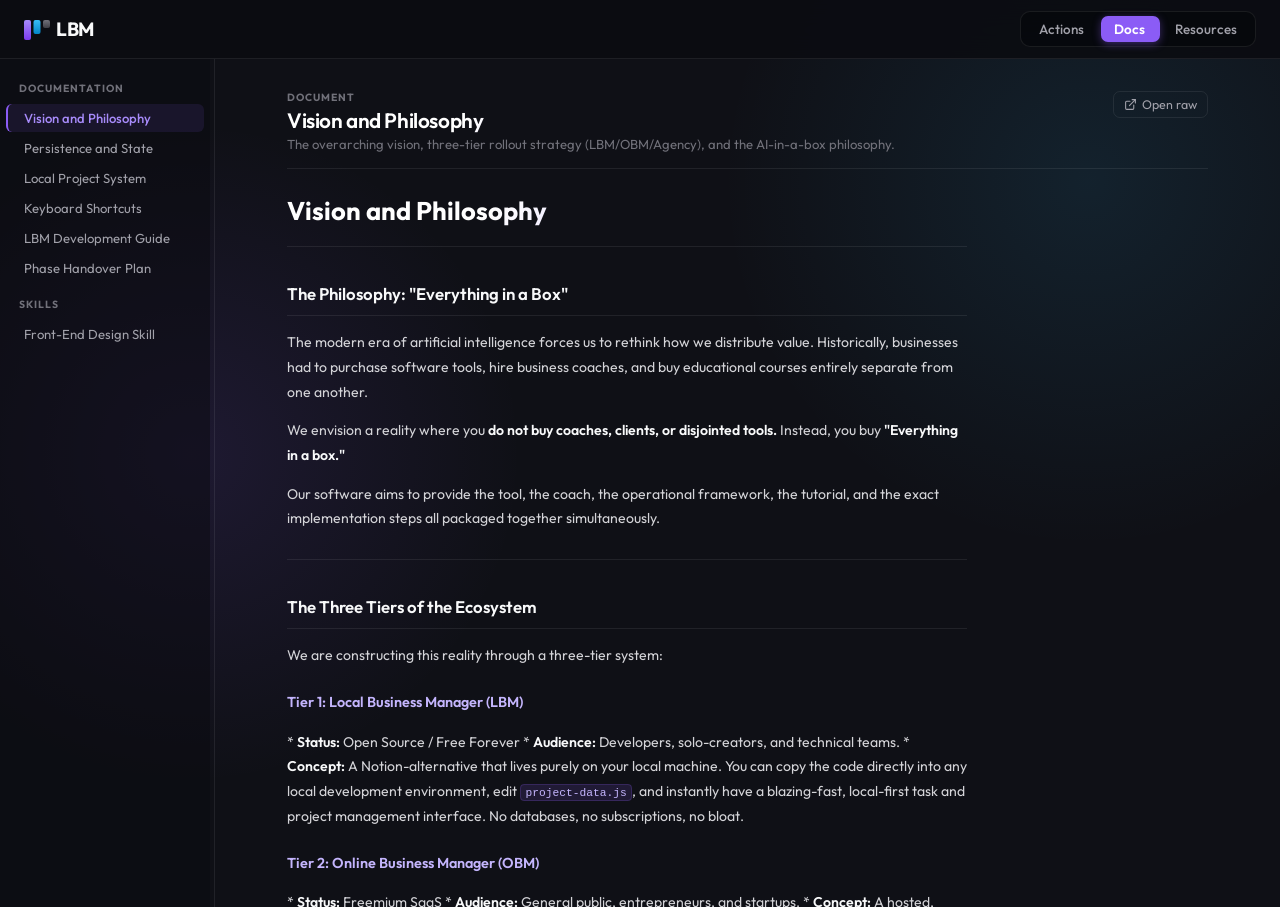
==== commit 6ff57bca: "fix(toolbar): fix panel interaction blocked by backdrop z-index conflict Replace backdrop z-index cl" ====
--- a/docs.html
+++ b/docs.html
@@ -41,7 +41,7 @@
         <span class="brand-name" id="brandName" title="Click to rename">LBM</span>
       </div>
       <nav class="tabs" aria-label="Navigation">
-        <a class="tab" href="index.html">Tasks</a>
+        <a class="tab" href="index.html">Actions</a>
         <a class="tab active" href="docs.html">Docs</a>
         <a class="tab" href="resources.html">Resources</a>
       </nav>
@@ -67,24 +67,42 @@
 
     <aside class="docs-sidebar" id="docsSidebar">
       <div class="sidebar-section">
-        <button class="sidebar-section-label" data-target="docsNav" aria-expanded="true">
-          <span>Documentation</span>
-          <svg class="section-chevron" width="10" height="10" viewBox="0 0 10 10" fill="none" aria-hidden="true">
-            <path d="M2 3.5L5 6.5L8 3.5" stroke="currentColor" stroke-width="1.5" stroke-linecap="round" stroke-linejoin="round"/>
-          </svg>
-        </button>
+        <div class="sidebar-section-label" data-target="docsNav" aria-expanded="true">
+          <button class="sidebar-collapse-btn" type="button" aria-label="Toggle Documentation section">
+            <svg class="section-chevron" width="10" height="10" viewBox="0 0 10 10" fill="none" aria-hidden="true">
+              <path d="M2 3.5L5 6.5L8 3.5" stroke="currentColor" stroke-width="1.5" stroke-linecap="round" stroke-linejoin="round"/>
+            </svg>
+            <span>Documentation</span>
+          </button>
+          <button class="sidebar-add-btn" type="button" data-section="docs" title="Add document" aria-label="Add new document">
+            <svg width="11" height="11" viewBox="0 0 11 11" fill="none" aria-hidden="true">
+              <line x1="5.5" y1="1" x2="5.5" y2="10" stroke="currentColor" stroke-width="1.6" stroke-linecap="round"/>
+              <line x1="1" y1="5.5" x2="10" y2="5.5" stroke="currentColor" stroke-width="1.6" stroke-linecap="round"/>
+            </svg>
+          </button>
+        </div>
         <div class="sidebar-items" id="docsNav"></div>
       </div>
       <div class="sidebar-section">
-        <button class="sidebar-section-label" data-target="skillsNav" aria-expanded="true">
-          <span>Skills</span>
-          <svg class="section-chevron" width="10" height="10" viewBox="0 0 10 10" fill="none" aria-hidden="true">
-            <path d="M2 3.5L5 6.5L8 3.5" stroke="currentColor" stroke-width="1.5" stroke-linecap="round" stroke-linejoin="round"/>
-          </svg>
-        </button>
+        <div class="sidebar-section-label" data-target="skillsNav" aria-expanded="true">
+          <button class="sidebar-collapse-btn" type="button" aria-label="Toggle Skills section">
+            <svg class="section-chevron" width="10" height="10" viewBox="0 0 10 10" fill="none" aria-hidden="true">
+              <path d="M2 3.5L5 6.5L8 3.5" stroke="currentColor" stroke-width="1.5" stroke-linecap="round" stroke-linejoin="round"/>
+            </svg>
+            <span>Skills</span>
+          </button>
+          <button class="sidebar-add-btn" type="button" data-section="skills" title="Add skill" aria-label="Add new skill">
+            <svg width="11" height="11" viewBox="0 0 11 11" fill="none" aria-hidden="true">
+              <line x1="5.5" y1="1" x2="5.5" y2="10" stroke="currentColor" stroke-width="1.6" stroke-linecap="round"/>
+              <line x1="1" y1="5.5" x2="10" y2="5.5" stroke="currentColor" stroke-width="1.6" stroke-linecap="round"/>
+            </svg>
+          </button>
+        </div>
         <div class="sidebar-items" id="skillsNav"></div>
       </div>
     </aside>
+
+    <div class="docs-resize-handle" id="docsResizeHandle" title="Drag to resize"></div>
 
     <main class="docs-viewer">
       <div class="viewer-header">
@@ -93,17 +111,42 @@
           <h2 class="viewer-title" id="viewerTitle">Loading…</h2>
           <p class="viewer-summary" id="viewerSummary"></p>
         </div>
-        <a class="ghost" id="openRawLink" href="../docs/README.md"
-          style="display:inline-flex;align-items:center;gap:6px;padding:6px 12px;border:1px solid var(--border);border-radius:var(--radius-sm);text-decoration:none;font-size:0.8rem;color:var(--muted);transition:color 0.15s,background 0.15s;"
-          onmouseover="this.style.color='var(--text)';this.style.background='rgba(255,255,255,0.05)'"
-          onmouseout="this.style.color='var(--muted)';this.style.background='transparent'">
-          <svg width="13" height="13" viewBox="0 0 24 24" fill="none" stroke="currentColor"
-            stroke-width="2" stroke-linecap="round" stroke-linejoin="round">
-            <path d="M18 13v6a2 2 0 0 1-2 2H5a2 2 0 0 1-2-2V8a2 2 0 0 1 2-2h6"/>
-            <polyline points="15 3 21 3 21 9"/><line x1="10" y1="14" x2="21" y2="3"/>
-          </svg>
-          Open raw
-        </a>
+        <div class="viewer-actions" id="viewerActions">
+          <div class="viewer-custom-actions" id="viewerCustomActions" style="display:none;">
+            <button class="viewer-action-btn" id="editDocBtn" type="button" title="Edit this document">
+              <svg width="13" height="13" viewBox="0 0 24 24" fill="none" stroke="currentColor" stroke-width="2" stroke-linecap="round" stroke-linejoin="round" aria-hidden="true">
+                <path d="M11 4H4a2 2 0 0 0-2 2v14a2 2 0 0 0 2 2h14a2 2 0 0 0 2-2v-7"/>
+                <path d="M18.5 2.5a2.121 2.121 0 0 1 3 3L12 15l-4 1 1-4 9.5-9.5z"/>
+              </svg>
+              Edit
+            </button>
+            <button class="viewer-action-btn viewer-action-btn--download" id="downloadDocBtn" type="button" title="Download as .md file">
+              <svg width="13" height="13" viewBox="0 0 24 24" fill="none" stroke="currentColor" stroke-width="2" stroke-linecap="round" stroke-linejoin="round" aria-hidden="true">
+                <path d="M21 15v4a2 2 0 0 1-2 2H5a2 2 0 0 1-2-2v-4"/>
+                <polyline points="7 10 12 15 17 10"/><line x1="12" y1="15" x2="12" y2="3"/>
+              </svg>
+              Save as file
+            </button>
+            <button class="viewer-action-btn viewer-action-btn--danger" id="deleteDocBtn" type="button" title="Delete this document">
+              <svg width="13" height="13" viewBox="0 0 24 24" fill="none" stroke="currentColor" stroke-width="2" stroke-linecap="round" stroke-linejoin="round" aria-hidden="true">
+                <polyline points="3 6 5 6 21 6"/><path d="M19 6l-1 14a2 2 0 0 1-2 2H8a2 2 0 0 1-2-2L5 6"/>
+                <path d="M10 11v6"/><path d="M14 11v6"/><path d="M9 6V4a1 1 0 0 1 1-1h4a1 1 0 0 1 1 1v2"/>
+              </svg>
+              Delete
+            </button>
+          </div>
+          <a class="viewer-action-btn" id="openRawLink" href="../docs/README.md" target="_blank" rel="noopener">
+            <svg width="13" height="13" viewBox="0 0 24 24" fill="none" stroke="currentColor"
+              stroke-width="2" stroke-linecap="round" stroke-linejoin="round" aria-hidden="true">
+              <path d="M18 13v6a2 2 0 0 1-2 2H5a2 2 0 0 1-2-2V8a2 2 0 0 1 2-2h6"/>
+              <polyline points="15 3 21 3 21 9"/><line x1="10" y1="14" x2="21" y2="3"/>
+            </svg>
+            Open raw
+          </a>
+        </div>
+      </div>
+      <div id="customDocBanner" class="custom-doc-banner" style="display:none;">
+        Custom doc — download the .md file and add an entry to <code>data/project-data.js</code> to make it permanent.
       </div>
       <div class="markdown-view" id="docPreview"></div>
     </main>
@@ -113,5 +156,42 @@
   <span id="docsReviewedOn" hidden></span>
   <span id="docsMaintainedBy" hidden></span>
 
+  <!-- Add / Edit Doc Modal -->
+  <div class="modal-overlay" id="addDocModal" style="display:none;" role="dialog" aria-modal="true" aria-labelledby="addDocModalTitle">
+    <div class="modal-card modal-card--docs">
+      <div class="modal-header">
+        <h3 class="modal-title" id="addDocModalTitle">Add Document</h3>
+        <button class="icon-button" id="closeAddDocModal" type="button" aria-label="Close">
+          <svg width="14" height="14" viewBox="0 0 14 14" fill="none" aria-hidden="true">
+            <line x1="1" y1="1" x2="13" y2="13" stroke="currentColor" stroke-width="1.8" stroke-linecap="round"/>
+            <line x1="13" y1="1" x2="1" y2="13" stroke="currentColor" stroke-width="1.8" stroke-linecap="round"/>
+          </svg>
+        </button>
+      </div>
+      <div class="form-grid">
+        <div class="field full">
+          <label for="addDocTitle">Title</label>
+          <input type="text" id="addDocTitle" placeholder="e.g. Onboarding Guide" autocomplete="off"/>
+        </div>
+        <div class="field full">
+          <label for="addDocSummary">Summary <span style="font-weight:400;text-transform:none;letter-spacing:0;">(optional)</span></label>
+          <input type="text" id="addDocSummary" placeholder="One-line description shown in the viewer"/>
+        </div>
+        <div class="field full">
+          <label for="addDocContent">Content (Markdown)</label>
+          <textarea id="addDocContent" rows="14" placeholder="# Title&#10;&#10;Write your documentation here…" style="font-family:'SF Mono','Fira Code',monospace;font-size:0.8rem;resize:vertical;min-height:220px;"></textarea>
+        </div>
+        <div class="field full">
+          <label for="addDocFilename">Filename</label>
+          <input type="text" id="addDocFilename" placeholder="custom/my-doc.md"/>
+        </div>
+      </div>
+      <div class="modal-footer">
+        <button class="ghost" id="cancelAddDocBtn" type="button">Cancel</button>
+        <button class="primary" id="saveDocBtn" type="button">Save Document</button>
+      </div>
+    </div>
+  </div>
+
 </body>
 </html>
--- a/styles.css
+++ b/styles.css
@@ -1,4 +1,5 @@
 @import url('https://fonts.googleapis.com/css2?family=Outfit:wght@300;400;500;600;700&display=swap');
+@import url('design-tokens.css');
 
 /* ─── Design tokens ─────────────────────────────────────────────────────────── */
 
@@ -104,7 +105,7 @@
   white-space: nowrap;
   overflow: hidden;
   text-overflow: ellipsis;
-  max-width: 220px;
+  min-width: 0;
   outline: none;
 }
 
@@ -147,27 +148,70 @@
   border: 1px solid var(--border);
   border-radius: 10px;
   padding: 4px;
+  position: relative;
 }
 
 .tab {
-  padding: 5px 16px;
+  flex: 1;
+  text-align: center;
+  padding: 5px 14px;
   border-radius: 7px;
   color: var(--muted);
   font-size: 0.84rem;
   font-weight: 500;
-  transition: all 0.15s ease;
-}
-
-.tab:hover {
+  position: relative;
+  z-index: 1;
+  transition: color 0.18s ease;
+  white-space: nowrap;
+}
+
+.tab:not(.active):hover {
   color: var(--text);
   background: rgba(255, 255, 255, 0.06);
 }
 
 .tab.active {
-  background: var(--accent);
   color: #fff;
   font-weight: 600;
+}
+
+.tab-indicator {
+  position: absolute;
+  top: 4px;
+  border-radius: 7px;
+  background: var(--accent);
   box-shadow: 0 2px 8px var(--accent-glow);
+  z-index: 0;
+  pointer-events: none;
+  transition: left 0.3s cubic-bezier(0.4, 0, 0.2, 1), width 0.3s cubic-bezier(0.4, 0, 0.2, 1);
+}
+.tab-indicator.instant {
+  transition: none !important;
+}
+
+/* ─── Page transitions ───────────────────────────────────────────────────────── */
+
+@keyframes page-in {
+  from { opacity: 0; transform: translateY(12px); }
+  to   { opacity: 1; transform: none;             }
+}
+
+@keyframes page-out {
+  from { opacity: 1; transform: none;             }
+  to   { opacity: 0; transform: translateY(-8px); }
+}
+
+.page-wrap,
+.docs-page,
+.resources-wrap {
+  animation: page-in 0.28s cubic-bezier(0.4, 0, 0.2, 1) both;
+}
+
+.page-wrap.page-exiting,
+.docs-page.page-exiting,
+.resources-wrap.page-exiting {
+  animation: page-out 0.17s cubic-bezier(0.4, 0, 1, 1) both;
+  pointer-events: none;
 }
 
 /* ─── Page wrap ─────────────────────────────────────────────────────────────── */
@@ -236,7 +280,7 @@
 .toolbar {
   display: flex;
   align-items: center;
-  justify-content: space-between;
+  flex-wrap: wrap;
   gap: 8px;
   padding: 7px 10px;
   background: var(--surface);
@@ -244,12 +288,17 @@
   border-radius: var(--radius-md);
   backdrop-filter: blur(16px);
   margin-bottom: 6px;
+  /* backdrop-filter creates a stacking context; explicit z-index ensures the
+     toolbar and all its dropdowns paint above the panel-backdrop (z:80). */
+  position: relative;
+  z-index: 100;
 }
 
 .toolbar-right {
   display: flex;
   align-items: center;
   gap: 5px;
+  margin-left: auto; /* pushes right when bar is hidden */
 }
 
 .toolbar-icon-btn {
@@ -274,6 +323,47 @@
   padding: 0 14px;
   font-size: 0.84rem;
   gap: 5px;
+}
+
+.new-btn-wrap {
+  position: relative;
+}
+
+.new-btn-tooltip {
+  position: absolute;
+  top: calc(100% + 7px);
+  right: 0;
+  background: var(--surface-2, #1e1e2e);
+  border: 1px solid rgba(255,255,255,0.1);
+  border-radius: 6px;
+  padding: 5px 9px;
+  font-size: 0.75rem;
+  color: var(--muted);
+  white-space: nowrap;
+  display: flex;
+  align-items: center;
+  gap: 7px;
+  pointer-events: none;
+  opacity: 0;
+  transform: translateY(-3px);
+  transition: opacity 0.15s ease, transform 0.15s ease;
+  z-index: 99;
+}
+
+.new-btn-wrap:hover .new-btn-tooltip {
+  opacity: 1;
+  transform: translateY(0);
+}
+
+.new-btn-kbd {
+  background: rgba(255,255,255,0.08);
+  border: 1px solid rgba(255,255,255,0.12);
+  border-radius: 4px;
+  padding: 1px 5px;
+  font-size: 0.7rem;
+  font-family: inherit;
+  color: var(--text);
+  letter-spacing: 0.01em;
 }
 
 /* ─── View toggle ───────────────────────────────────────────────────────────── */
@@ -311,18 +401,56 @@
   box-shadow: 0 1px 6px var(--accent-glow);
 }
 
-/* ─── Search + filter bar ───────────────────────────────────────────────────── */
-
+/* ─── Drawer: slides out from the icon cluster ──────────────────────────────── */
+
+/* Closed state — collapsed, invisible, not interactive */
 .search-filter-bar {
   display: flex;
   align-items: center;
-  gap: 8px;
-  padding: 8px 12px;
-  background: var(--surface);
-  border: 1px solid var(--border);
-  border-radius: var(--radius-md);
-  backdrop-filter: blur(16px);
-  margin-bottom: 10px;
+  overflow: hidden;
+  max-width: 0;
+  opacity: 0;
+  pointer-events: none;
+  padding: 0;
+  border: none;
+  border-right: 1px solid transparent;
+  transition:
+    max-width  0.28s cubic-bezier(0.4, 0, 0.2, 1),
+    opacity    0.2s  ease,
+    padding    0.28s cubic-bezier(0.4, 0, 0.2, 1),
+    border-color 0.2s ease;
+}
+
+/* Open state */
+.search-filter-bar.is-open {
+  max-width: 320px;
+  opacity: 1;
+  pointer-events: auto;
+  padding: 0 14px 0 0;
+  border-right: 1px solid var(--border-strong);
+}
+
+/* Shared section base */
+.bar-search-section,
+.bar-filter-section,
+.bar-sort-section {
+  display: flex;
+  align-items: center;
+  gap: 6px;
+  white-space: nowrap; /* prevent wrapping during animation */
+}
+
+/* ── Search section ── */
+.bar-search-section {
+  width: 200px;
+  gap: 0; /* icon is hidden; remove gap so input fills cleanly */
+}
+
+/* Inner search icon — hidden when bar is open; the toolbar button itself shows active state */
+.search-bar-icon {
+  flex-shrink: 0;
+  color: var(--muted-soft);
+  display: none; /* always hidden — search button on right is the visual anchor */
 }
 
 .search-input {
@@ -332,18 +460,90 @@
   border: none;
   color: var(--text);
   font: inherit;
-  font-size: 0.9rem;
-  padding: 4px 0;
-}
-
-.search-input:focus { outline: none; }
+  font-size: 0.82rem;
+  padding: 4px 6px 4px 10px; /* left padding so cursor doesn't sit at edge */
+  width: auto;
+}
+
+.search-input:focus,
+.search-input:focus-visible { outline: none; box-shadow: none; }
 .search-input::placeholder { color: var(--muted-soft); }
 
-.filter-summary {
+/* ── Filter section ── */
+.bar-section-label {
+  font-size: 0.75rem;
+  font-weight: 500;
+  color: var(--muted);
+  white-space: nowrap;
   flex-shrink: 0;
-  font-size: 0.72rem;
-  color: var(--muted-soft);
+}
+
+.bar-filter-select {
+  appearance: none;
+  -webkit-appearance: none;
+  background-color: rgba(255, 255, 255, 0.05);
+  background-image: url("data:image/svg+xml,%3Csvg xmlns='http://www.w3.org/2000/svg' width='11' height='11' viewBox='0 0 24 24' fill='none' stroke='%2371717a' stroke-width='2.5' stroke-linecap='round' stroke-linejoin='round'%3E%3Cpolyline points='6 9 12 15 18 9'/%3E%3C/svg%3E");
+  background-repeat: no-repeat;
+  background-position: right 8px center;
+  background-size: 11px;
+  border: 1px solid var(--border);
+  border-radius: var(--radius-sm);
+  color: var(--text);
+  padding: 3px 26px 3px 9px;
+  font: inherit;
+  font-size: 0.8rem;
+  cursor: pointer;
+  width: auto;
+  max-width: 160px;
+  min-width: 80px;
+  transition: border-color 0.15s, background-color 0.15s;
+}
+
+.bar-filter-select:hover {
+  border-color: var(--border-strong);
+  background-color: rgba(255, 255, 255, 0.08);
+}
+
+.bar-filter-select:focus {
+  outline: none;
+  border-color: rgba(139, 92, 246, 0.5);
+  box-shadow: 0 0 0 2px rgba(139, 92, 246, 0.1);
+}
+
+/* ── Sort section ── */
+.bar-sort-section {
+  gap: 2px;
+}
+
+.bar-sort-sep {
+  color: var(--muted-soft);
+  font-size: 0.7rem;
+  user-select: none;
+}
+
+.bar-sort-btn {
+  background: none;
+  border: none;
+  padding: 2px 5px;
+  font-family: inherit;
+  font-size: 0.78rem;
+  font-weight: 500;
+  color: var(--muted);
+  cursor: pointer;
+  border-radius: 4px;
+  transition: color 0.12s, background 0.12s;
+  height: auto;
   white-space: nowrap;
+}
+
+.bar-sort-btn:hover {
+  color: var(--text);
+  background: rgba(255, 255, 255, 0.06);
+}
+
+.bar-sort-btn.active {
+  color: var(--accent-hover);
+  font-weight: 600;
 }
 
 /* ─── Inputs / selects / buttons (shared) ───────────────────────────────────── */
@@ -411,6 +611,14 @@
 
 button.ghost:hover { color: var(--text); background: rgba(255, 255, 255, 0.05); }
 
+button.danger {
+  background: var(--danger);
+  color: #fff;
+  box-shadow: 0 2px 8px rgba(239, 68, 68, 0.25);
+}
+
+button.danger:hover { background: #f87171; }
+
 .icon-button {
   width: 30px;
   height: 30px;
@@ -493,6 +701,21 @@
   letter-spacing: 0.09em;
 }
 
+.list-drag-handle {
+  display: inline-flex;
+  align-items: center;
+  justify-content: center;
+  flex-shrink: 0;
+  width: 14px;
+  color: var(--muted-soft);
+  opacity: 0;
+  cursor: grab;
+  transition: opacity 0.12s;
+  margin-right: -4px;
+}
+.list-row:hover .list-drag-handle { opacity: 0.45; }
+.list-row:hover .list-drag-handle:hover { opacity: 1; }
+
 .list-row {
   display: flex;
   align-items: center;
@@ -506,13 +729,169 @@
   min-height: 36px;
 }
 
+.list-row.is-dragging {
+  opacity: 0.35;
+  transform: scale(0.99);
+}
+
+.list-row.drag-over-above,
+.list-row.drag-over-below {
+  border-color: transparent;
+  box-shadow: none;
+}
+
+.list-row.drag-over-above::before,
+.list-row.drag-over-below::after {
+  content: "";
+  position: absolute;
+  left: 0;
+  right: 0;
+  height: 1px;
+  background: var(--accent);
+  border-radius: 1px;
+  pointer-events: none;
+  box-shadow: 0 0 8px 3px rgba(139, 92, 246, 0.22);
+}
+
+.list-row.drag-over-above::before {
+  top: -1px;
+}
+
+.list-row.drag-over-below::after {
+  bottom: -1px;
+}
+
 .list-row:hover {
   background: rgba(255, 255, 255, 0.04);
   border-color: var(--border);
 }
 
+.list-row.is-focused {
+  background: rgba(255, 255, 255, 0.05);
+  border-color: rgba(139, 92, 246, 0.5);
+}
+
 .list-row.is-done .list-title { text-decoration: line-through; opacity: 0.45; }
 .list-row.is-done .list-notes { opacity: 0.35; }
+
+/* Inline new-item form (list view) — mirrors .list-row layout exactly */
+.list-inline-new {
+  display: flex;
+  align-items: center;
+  gap: 10px;
+  padding: 7px 10px;
+  border-radius: var(--radius-sm);
+  border: 1px solid rgba(139, 92, 246, 0.45);
+  background: rgba(255, 255, 255, 0.03);
+  min-height: 36px;
+  margin-bottom: 0;
+  position: relative;
+}
+
+.list-inline-new-body {
+  flex: 1;
+  min-width: 0;
+  display: flex;
+  flex-direction: column;
+  gap: 3px;
+}
+
+.list-inline-new-title {
+  width: 100%;
+  background: transparent;
+  border: none;
+  outline: none;
+  color: var(--text);
+  font-size: 0.875rem;
+  font-weight: 500;
+  line-height: 1.4;
+  padding: 0;
+  font-family: inherit;
+}
+
+.list-inline-new-title::placeholder { color: var(--muted-soft); }
+
+.list-inline-new-title:focus,
+.list-inline-new-title:focus-visible {
+  box-shadow: none;
+  border-color: transparent;
+  background: transparent;
+}
+
+.list-inline-new-props {
+  display: flex;
+  gap: 6px;
+  align-items: center;
+}
+
+.list-inline-new-actions {
+  display: flex;
+  gap: 5px;
+  align-items: center;
+  flex-shrink: 0;
+  white-space: nowrap;
+}
+
+.list-inline-new-add {
+  font-size: 0.65rem;
+  color: rgba(139, 92, 246, 0.75);
+  cursor: pointer;
+  background: none;
+  border: none;
+  padding: 0;
+  font-family: inherit;
+  transition: color 0.12s;
+}
+.list-inline-new-add:hover { color: var(--accent); }
+
+.list-inline-new-sep {
+  font-size: 0.65rem;
+  color: var(--muted-soft);
+  opacity: 0.4;
+}
+
+.list-inline-new-cancel-btn {
+  font-size: 0.65rem;
+  color: var(--muted-soft);
+  cursor: pointer;
+  background: none;
+  border: none;
+  padding: 0;
+  font-family: inherit;
+  transition: color 0.12s;
+}
+.list-inline-new-cancel-btn:hover { color: var(--muted); }
+
+/* Inline title edit (click-to-edit on list rows) */
+.list-title-input {
+  background: transparent;
+  border: none;
+  outline: none;
+  color: var(--text);
+  font-size: 0.875rem;
+  font-weight: 500;
+  line-height: 1.4;
+  padding: 0;
+  font-family: inherit;
+  width: 100%;
+}
+.list-title-input:focus,
+.list-title-input:focus-visible {
+  outline: none;
+  box-shadow: none;
+  border-color: transparent;
+  background: transparent;
+}
+
+/* Newly-added highlight animation */
+@keyframes row-highlight-in {
+  0%   { background: rgba(167, 139, 250, 0.2); border-color: rgba(167, 139, 250, 0.45); }
+  65%  { background: rgba(167, 139, 250, 0.08); border-color: rgba(167, 139, 250, 0.2); }
+  100% { background: transparent; border-color: transparent; }
+}
+.list-row.is-newly-added {
+  animation: row-highlight-in 2s ease-out forwards;
+}
 
 /* urgency dot */
 .list-urgency {
@@ -1038,10 +1417,10 @@
 
 /* Column drop position indicator (shown between columns during drag) */
 .col-drop-indicator {
-  width: 3px;
+  width: 1px;
   align-self: stretch;
   min-height: 60px;
-  border-radius: 2px;
+  border-radius: 1px;
   background: transparent;
   flex-shrink: 0;
   pointer-events: none;
@@ -1050,7 +1429,7 @@
 
 .col-drop-indicator.active {
   background: var(--accent);
-  box-shadow: 0 0 10px rgba(139, 92, 246, 0.7);
+  box-shadow: 0 0 8px 3px rgba(139, 92, 246, 0.22);
 }
 
 /* Column color accents */
@@ -1096,8 +1475,26 @@
   padding: 8px 9px;
   cursor: pointer;
   user-select: none;
+  position: relative;
   transition: background 0.12s, border-color 0.12s, transform 0.12s, opacity 0.12s;
 }
+
+/* Card drop position indicators (shown above/below a card during task drag) */
+.board-card.card-drop-above::before,
+.board-card.card-drop-below::after {
+  content: '';
+  position: absolute;
+  left: 0;
+  right: 0;
+  height: 1px;
+  border-radius: 1px;
+  background: var(--accent);
+  box-shadow: 0 0 8px 3px rgba(139, 92, 246, 0.22);
+  pointer-events: none;
+}
+
+.board-card.card-drop-above::before { top: -4px; }
+.board-card.card-drop-below::after  { bottom: -4px; }
 
 .board-card:hover {
   background: rgba(255, 255, 255, 0.055);
@@ -1691,8 +2088,9 @@
 
 .docs-sidebar {
   width: 210px;
+  min-width: 140px;
+  max-width: 480px;
   flex-shrink: 0;
-  border-right: 1px solid var(--border);
   overflow-y: auto;
   overflow-x: hidden;
   padding: 14px 0;
@@ -1703,6 +2101,22 @@
 .docs-sidebar::-webkit-scrollbar-track { background: transparent; }
 .docs-sidebar::-webkit-scrollbar-thumb { background: rgba(255,255,255,0.07); border-radius: 4px; }
 
+.docs-resize-handle {
+  width: 5px;
+  flex-shrink: 0;
+  cursor: col-resize;
+  background: transparent;
+  border-right: 1px solid var(--border);
+  transition: background 0.15s;
+  position: relative;
+  z-index: 1;
+}
+.docs-resize-handle:hover,
+.docs-resize-handle.is-dragging {
+  background: rgba(139, 92, 246, 0.18);
+  border-right-color: var(--accent);
+}
+
 .sidebar-section { margin-bottom: 6px; }
 
 .sidebar-section-label {
@@ -1710,29 +2124,63 @@
   align-items: center;
   justify-content: space-between;
   width: 100%;
-  padding: 6px 14px 5px 16px;
+  padding: 4px 6px 4px 4px;
+  box-sizing: border-box;
+}
+
+.sidebar-collapse-btn {
+  display: flex;
+  align-items: center;
+  justify-content: flex-start;
+  gap: 3px;
+  flex: 1;
+  min-width: 0;
+  background: transparent;
+  border: none;
+  cursor: pointer;
+  padding: 3px 4px 3px 2px;
+  border-radius: 4px;
   font-size: 0.65rem;
   font-weight: 700;
   color: var(--muted-soft);
   letter-spacing: 0.1em;
   text-transform: uppercase;
+  text-align: left;
+  transition: color 0.13s;
+}
+.sidebar-collapse-btn:hover { color: var(--muted); }
+
+.section-chevron {
+  flex-shrink: 0;
+  width: 10px;
+  height: 10px;
+  color: var(--muted-soft);
+  opacity: 0;
+  transition: transform 0.2s ease, opacity 0.15s;
+}
+.sidebar-section-label:hover .section-chevron { opacity: 1; }
+.sidebar-section-label[aria-expanded="false"] .section-chevron {
+  transform: rotate(-90deg);
+  opacity: 1;
+}
+
+.sidebar-add-btn {
+  display: flex;
+  align-items: center;
+  justify-content: center;
+  width: 22px;
+  height: 22px;
+  flex-shrink: 0;
   background: transparent;
   border: none;
-  cursor: pointer;
-  text-align: left;
-  transition: color 0.13s;
-  box-sizing: border-box;
-}
-.sidebar-section-label:hover { color: var(--muted); }
-
-.section-chevron {
-  flex-shrink: 0;
-  color: var(--muted-soft);
-  transition: transform 0.2s ease;
-}
-.sidebar-section-label[aria-expanded="false"] .section-chevron {
-  transform: rotate(-90deg);
-}
+  border-radius: 5px;
+  color: var(--muted-soft);
+  cursor: pointer;
+  opacity: 0;
+  transition: opacity 0.15s, color 0.13s, background 0.13s;
+}
+.sidebar-section-label:hover .sidebar-add-btn { opacity: 1; }
+.sidebar-add-btn:hover { color: var(--text); background: rgba(255,255,255,0.08); }
 
 .sidebar-items {
   overflow: hidden;
@@ -1746,7 +2194,9 @@
 .sidebar-items { display: flex; flex-direction: column; box-sizing: border-box; }
 
 .nav-item {
-  padding: 6px 16px 6px 18px;
+  display: block;
+  padding: 6px 12px 6px 16px;
+  margin: 1px 6px;
   cursor: pointer;
   color: var(--muted);
   font-size: 0.82rem;
@@ -1754,20 +2204,21 @@
   border: none;
   background: transparent;
   border-left: 2px solid transparent;
+  border-radius: 6px;
   text-align: left;
   transition: all 0.13s;
-  width: 100%;
+  width: calc(100% - 12px);
   box-sizing: border-box;
   white-space: nowrap;
   overflow: hidden;
   text-overflow: ellipsis;
 }
 
-.nav-item:hover { color: var(--text); background: rgba(255, 255, 255, 0.04); }
+.nav-item:hover { color: var(--text); background: rgba(255, 255, 255, 0.05); }
 
 .nav-item.active {
   color: var(--accent-hover);
-  background: rgba(139, 92, 246, 0.09);
+  background: rgba(139, 92, 246, 0.11);
   border-left-color: var(--accent);
   font-weight: 500;
 }
@@ -1775,7 +2226,7 @@
 .docs-viewer {
   flex: 1;
   overflow-y: auto;
-  padding: 28px 36px;
+  padding: 32px 72px;
   min-width: 0;
 }
 
@@ -1818,9 +2269,204 @@
   color: var(--muted-soft);
 }
 
+.viewer-actions {
+  display: flex;
+  align-items: center;
+  gap: 6px;
+  flex-shrink: 0;
+}
+
+.viewer-custom-actions {
+  display: flex;
+  align-items: center;
+  gap: 6px;
+}
+
+.viewer-action-btn {
+  display: inline-flex;
+  align-items: center;
+  gap: 5px;
+  padding: 5px 10px;
+  border: 1px solid var(--border);
+  border-radius: var(--radius-sm);
+  background: transparent;
+  color: var(--muted);
+  font-size: 0.78rem;
+  font-family: inherit;
+  cursor: pointer;
+  text-decoration: none;
+  transition: color 0.13s, background 0.13s, border-color 0.13s;
+  white-space: nowrap;
+}
+.viewer-action-btn:hover {
+  color: var(--text);
+  background: rgba(255,255,255,0.05);
+  border-color: var(--border-strong);
+}
+.viewer-action-btn--download { color: #34d399; border-color: rgba(52,211,153,0.25); }
+.viewer-action-btn--download:hover { background: rgba(52,211,153,0.08); border-color: rgba(52,211,153,0.4); color: #34d399; }
+.viewer-action-btn--danger { color: #f87171; border-color: rgba(239,68,68,0.25); }
+.viewer-action-btn--danger:hover { background: rgba(239,68,68,0.08); border-color: rgba(239,68,68,0.4); color: #f87171; }
+
+.custom-doc-banner {
+  margin-bottom: 16px;
+  padding: 9px 14px;
+  background: rgba(139,92,246,0.07);
+  border: 1px solid rgba(139,92,246,0.2);
+  border-radius: var(--radius-md);
+  font-size: 0.8rem;
+  color: var(--muted);
+  line-height: 1.5;
+}
+.custom-doc-banner code {
+  font-family: 'SF Mono','Fira Code',monospace;
+  font-size: 0.78em;
+  background: rgba(139,92,246,0.15);
+  color: #c4b5fd;
+  padding: 0.1em 0.4em;
+  border-radius: 3px;
+}
+
+.modal-card--docs {
+  width: min(640px, 100%);
+}
+
+.modal-footer {
+  display: flex;
+  align-items: center;
+  justify-content: flex-end;
+  gap: 8px;
+  margin-top: 16px;
+  padding-top: 14px;
+  border-top: 1px solid var(--border);
+}
+
+/* ─── Delete confirm dialog ─────────────────────────────────────────────────── */
+
+.delete-confirm-overlay {
+  position: fixed;
+  inset: 0;
+  display: flex;
+  align-items: center;
+  justify-content: center;
+  padding: 20px;
+  background: rgba(5, 6, 10, 0.78);
+  backdrop-filter: blur(4px);
+  z-index: 500;
+}
+
+.delete-confirm-dialog {
+  background: var(--surface-solid);
+  border: 1px solid var(--border-strong);
+  border-radius: var(--radius-lg);
+  padding: 20px 20px 16px;
+  width: min(300px, 100%);
+  box-shadow: 0 24px 64px rgba(0, 0, 0, 0.6);
+  display: flex;
+  flex-direction: column;
+  gap: 14px;
+}
+
+.delete-confirm-header { display: flex; flex-direction: column; gap: 5px; }
+
+.delete-confirm-title {
+  margin: 0;
+  font-size: 0.9rem;
+  font-weight: 700;
+  color: var(--text);
+  letter-spacing: -0.01em;
+}
+
+.delete-confirm-sub {
+  margin: 0;
+  font-size: 0.76rem;
+  color: var(--muted);
+}
+
+.delete-confirm-skip {
+  display: flex;
+  align-items: center;
+  gap: 8px;
+  font-size: 0.78rem;
+  color: var(--muted);
+  cursor: pointer;
+  user-select: none;
+}
+
+.delete-confirm-skip input[type="checkbox"] {
+  appearance: none;
+  -webkit-appearance: none;
+  width: 15px;
+  height: 15px;
+  flex-shrink: 0;
+  border: 1.5px solid var(--border-strong);
+  border-radius: 4px;
+  background: transparent;
+  cursor: pointer;
+  position: relative;
+  transition: background 0.15s, border-color 0.15s;
+}
+
+.delete-confirm-skip input[type="checkbox"]:checked {
+  background: var(--danger);
+  border-color: var(--danger);
+}
+
+.delete-confirm-skip input[type="checkbox"]:checked::after {
+  content: '';
+  position: absolute;
+  left: 4px;
+  top: 1px;
+  width: 5px;
+  height: 9px;
+  border: 2px solid #fff;
+  border-top: none;
+  border-left: none;
+  transform: rotate(45deg);
+}
+
+.delete-confirm-skip input[type="checkbox"]:focus-visible {
+  outline: 2px solid var(--danger);
+  outline-offset: 2px;
+}
+
+.delete-confirm-actions {
+  display: flex;
+  justify-content: flex-end;
+  gap: 8px;
+  padding-top: 2px;
+  border-top: 1px solid var(--border);
+}
+
+/* ─── Undo toast ────────────────────────────────────────────────────────────── */
+
+.undo-toast {
+  position: fixed;
+  bottom: 28px;
+  left: 50%;
+  transform: translateX(-50%) translateY(6px);
+  background: var(--surface-solid);
+  color: var(--text);
+  border: 1px solid var(--border-strong);
+  border-radius: var(--radius-md);
+  padding: 10px 18px;
+  font-size: 0.84rem;
+  font-weight: 500;
+  z-index: 9999;
+  opacity: 0;
+  transition: opacity 0.2s ease, transform 0.2s ease;
+  pointer-events: none;
+  white-space: nowrap;
+  box-shadow: 0 4px 16px rgba(0,0,0,0.4);
+}
+.undo-toast.is-visible {
+  opacity: 1;
+  transform: translateX(-50%) translateY(0);
+}
+
 /* ─── Markdown rendering ────────────────────────────────────────────────────── */
 
-.markdown-view { line-height: 1.75; }
+.markdown-view { line-height: 1.75; max-width: 680px; }
 
 .markdown-view h1 {
   font-size: 1.6rem;
@@ -1914,6 +2560,71 @@
 .markdown-view strong { color: var(--text); font-weight: 600; }
 .markdown-view em { color: #c4b5fd; }
 
+.markdown-view table {
+  width: 100%;
+  border-collapse: collapse;
+  margin: 0.75rem 0 1.4rem;
+  font-size: 0.85rem;
+  table-layout: auto;
+}
+
+.markdown-view thead th {
+  padding: 7px 14px;
+  text-align: left;
+  font-size: 0.65rem;
+  font-weight: 700;
+  text-transform: uppercase;
+  letter-spacing: 0.08em;
+  color: var(--muted);
+  border-bottom: 1px solid var(--border-strong);
+  background: rgba(255,255,255,0.02);
+}
+
+.markdown-view tbody td {
+  padding: 8px 14px;
+  color: var(--muted);
+  border-bottom: 1px solid var(--border);
+  vertical-align: middle;
+}
+
+.markdown-view tbody tr:last-child td {
+  border-bottom: none;
+}
+
+.markdown-view tbody tr:hover td {
+  background: rgba(255,255,255,0.025);
+}
+
+/* Action column — takes the space, description tone */
+.markdown-view tbody td:first-child {
+  color: var(--muted);
+  width: 100%;
+}
+
+/* Key column — right-aligned, hugs the key chips */
+.markdown-view tbody td:last-child,
+.markdown-view thead th:last-child {
+  white-space: nowrap;
+  text-align: right;
+  color: var(--text);
+  padding-left: 24px;
+}
+
+.markdown-view kbd {
+  display: inline-flex;
+  align-items: center;
+  justify-content: center;
+  padding: 2px 7px;
+  font-family: 'SF Mono', 'Fira Code', monospace;
+  font-size: 0.75em;
+  background: rgba(255,255,255,0.05);
+  border: 1px solid rgba(255,255,255,0.14);
+  border-bottom-width: 2px;
+  border-radius: 5px;
+  color: var(--text);
+  line-height: 1.5;
+}
+
 /* ─── Resources page ────────────────────────────────────────────────────────── */
 
 .resources-wrap {
@@ -2012,58 +2723,339 @@
 
 /* ─── Media queries ─────────────────────────────────────────────────────────── */
 
-/* ─── Card fields popover ───────────────────────────────────────────────────── */
+/* ─── Card fields popover (board view) — uses shared toolbar-dropdown styles ── */
 
 .card-fields-wrap { position: relative; }
 
 .card-fields-popover {
   position: absolute;
-  top: calc(100% + 6px);
+  top: calc(100% + 8px);
   right: 0;
   z-index: 600;
-  min-width: 170px;
-  background: #1c1d28;
-  border: 1px solid var(--border-strong);
+}
+
+/* ─── Panel backdrop (transparent click-guard) ──────────────────────────────── */
+/* Does NOT use z-index for click interception — that approach conflicted with the
+   toolbar's stacking context. Instead, pointer-events: none is toggled on the task
+   content directly (via .panels-open) to block accidental task clicks. */
+.panel-backdrop {
+  position: fixed;
+  inset: 0;
+  background: transparent;
+  pointer-events: none;
+}
+
+/* Disable task interaction while any toolbar panel is open */
+#listView.panels-open,
+#boardView.panels-open {
+  pointer-events: none;
+}
+
+/* ─── Toolbar dropdown panels (filter / sort / settings) ───────────────────── */
+
+.toolbar-dropdown-wrap {
+  position: relative;
+}
+
+@keyframes dropdown-open {
+  from { opacity: 0; transform: translateY(-5px) scale(0.97); }
+  to   { opacity: 1; transform: translateY(0)    scale(1); }
+}
+
+.toolbar-dropdown {
+  position: absolute;
+  top: calc(100% + 8px);
+  right: 0;
+  min-width: 180px;
+  background: #1a1b28;
+  border: 1px solid rgba(255, 255, 255, 0.1);
   border-radius: var(--radius-md);
-  padding: 8px 6px;
-  box-shadow: 0 12px 40px rgba(0, 0, 0, 0.55);
-}
-
-.card-fields-heading {
-  padding: 4px 10px 6px;
-  font-size: 0.65rem;
+  padding: 5px 0 7px;
+  z-index: 200;
+  box-shadow: 0 16px 48px rgba(0, 0, 0, 0.65), 0 2px 8px rgba(0, 0, 0, 0.35);
+  transform-origin: top right;
+}
+
+.toolbar-dropdown:not([hidden]) {
+  animation: dropdown-open 0.18s cubic-bezier(0.16, 1, 0.3, 1) both;
+}
+
+.toolbar-dropdown-heading {
+  padding: 5px 12px 4px;
+  font-size: 0.6rem;
   font-weight: 700;
-  color: var(--muted-soft);
+  letter-spacing: 0.1em;
   text-transform: uppercase;
-  letter-spacing: 0.09em;
-}
-
-.card-field-item {
-  display: flex;
-  align-items: center;
-  gap: 8px;
-  padding: 5px 10px;
-  border-radius: 6px;
-  font-size: 0.83rem;
-  color: var(--muted);
-  cursor: pointer;
+  color: var(--muted-soft);
+  border-bottom: 1px solid rgba(255, 255, 255, 0.06);
+  margin-bottom: 3px;
+}
+
+/* ─── Dropdown list items (filter / sort) ───────────────────────────────────── */
+
+.dropdown-item {
+  display: block;
+  width: 100%;
+  padding: 6px 14px 6px 28px; /* 28px left = room for absolute check + visual indent */
+  background: none;
+  border: none;
+  color: var(--muted);
+  font-size: 0.82rem;
+  font-weight: 450;
+  font-family: inherit;
+  cursor: pointer;
+  text-align: left;
   transition: background 0.1s, color 0.1s;
+  position: relative;
+}
+
+/* Absolutely-positioned check so text stays at the same column for all items */
+.dropdown-item::before {
+  content: "";
+  position: absolute;
+  left: 10px;
+  top: 50%;
+  transform: translateY(-50%);
+  width: 11px;
+  height: 11px;
+  background-image: none;
+  background-repeat: no-repeat;
+  background-position: center;
+  background-size: contain;
+}
+
+.dropdown-item:hover {
+  background: rgba(255, 255, 255, 0.06);
+  color: var(--text);
+}
+
+.dropdown-item.is-active {
+  color: var(--text);
+  font-weight: 500;
+}
+
+.dropdown-item.is-active::before {
+  background-image: url("data:image/svg+xml,%3Csvg xmlns='http://www.w3.org/2000/svg' width='11' height='11' viewBox='0 0 24 24' fill='none' stroke='%238b5cf6' stroke-width='3' stroke-linecap='round' stroke-linejoin='round'%3E%3Cpolyline points='20 6 9 17 4 12'/%3E%3C/svg%3E");
+}
+
+/* Dot indicator on icon when filter is non-default */
+.toolbar-icon-btn.has-value {
+  position: relative;
+}
+.toolbar-icon-btn.has-value::after {
+  content: "";
+  position: absolute;
+  top: 5px;
+  right: 5px;
+  width: 5px;
+  height: 5px;
+  border-radius: 50%;
+  background: var(--accent);
+}
+
+/* ─── Toggle switches ───────────────────────────────────────────────────────── */
+
+.toggle-item {
+  display: flex;
+  align-items: center;
+  justify-content: space-between;
+  gap: 12px;
+  padding: 6px 12px;
+  cursor: pointer;
+  transition: background 0.1s;
+}
+
+.toggle-item:hover {
+  background: rgba(255, 255, 255, 0.05);
+}
+
+.toggle-label {
+  font-size: 0.82rem;
+  font-weight: 450;
+  color: var(--muted);
+  transition: color 0.15s;
   user-select: none;
-  width: 100%;
-}
-
-.card-field-item:hover { background: rgba(255,255,255,0.06); color: var(--text); }
-
-.card-field-item input[type="checkbox"] {
-  width: 14px;
-  height: 14px;
-  accent-color: var(--accent);
-  cursor: pointer;
+}
+
+.toggle-item:hover .toggle-label { color: var(--text); }
+
+.toggle-track {
+  position: relative;
+  display: inline-flex;
+  align-items: center;
+  width: 30px;
+  height: 17px;
+  border-radius: 9px;
+  background: rgba(255, 255, 255, 0.1);
+  border: 1px solid rgba(255, 255, 255, 0.12);
   flex-shrink: 0;
-  padding: 0;
-  min-width: unset;
-  background: transparent;
-  border: 1px solid var(--border);
+  cursor: pointer;
+  transition: background 0.2s, border-color 0.2s;
+  outline: none;
+}
+
+.toggle-track:focus-visible {
+  box-shadow: 0 0 0 2px var(--accent-glow);
+}
+
+.toggle-track.is-on {
+  background: var(--accent);
+  border-color: var(--accent);
+}
+
+.toggle-thumb {
+  position: absolute;
+  left: 2px;
+  width: 11px;
+  height: 11px;
+  border-radius: 50%;
+  background: rgba(255, 255, 255, 0.5);
+  transition: left 0.18s cubic-bezier(0.4, 0, 0.2, 1), background 0.2s;
+}
+
+.toggle-track.is-on .toggle-thumb {
+  left: 15px;
+  background: #fff;
+}
+
+/* Locked/always-on property row (e.g. Name — always visible, future reorder) */
+.toggle-item--locked { cursor: default; opacity: 0.55; }
+.toggle-item--locked:hover { background: none; }
+.toggle-track--locked { cursor: default; pointer-events: none; }
+
+/* ─── Settings wrap alias ───────────────────────────────────────────────────── */
+.settings-wrap { position: relative; }
+
+/* ─── Settings popover — draggable property rows ───────────────────────────── */
+
+.settings-prop-row {
+  cursor: default;
+  user-select: none;
+}
+
+.settings-drag-grip {
+  color: var(--muted-soft);
+  opacity: 0.35;
+  cursor: grab;
+  flex-shrink: 0;
+  display: flex;
+  align-items: center;
+  padding-right: 6px;
+  transition: opacity 0.12s;
+}
+
+.settings-prop-row:hover .settings-drag-grip { opacity: 0.75; }
+.settings-prop-row:active .settings-drag-grip { cursor: grabbing; }
+
+.settings-prop-label { flex: 1; }
+
+.settings-lock-icon {
+  display: flex;
+  align-items: center;
+  flex-shrink: 0;
+  color: var(--muted-soft);
+  opacity: 0.45;
+}
+
+.settings-row-dragging {
+  opacity: 0.35;
+}
+
+.settings-drop-above,
+.settings-drop-below {
+  position: relative;
+}
+
+.settings-drop-above::before,
+.settings-drop-below::after {
+  content: "";
+  position: absolute;
+  left: 0;
+  right: 0;
+  height: 1px;
+  background: var(--accent);
+  border-radius: 1px;
+  pointer-events: none;
+  box-shadow: 0 0 8px 3px rgba(139, 92, 246, 0.22);
+  z-index: 1;
+}
+
+.settings-drop-above::before { top: 0; }
+.settings-drop-below::after  { bottom: 0; }
+
+/* Section divider between "List properties" and "Card fields" */
+
+
+/* ─── Toolbar collapse ──────────────────────────────────────────────────────── */
+
+.toolbar-collapse-btn {
+  color: var(--muted-soft);
+  width: 26px;
+  height: 26px;
+  flex-shrink: 0;
+  border-radius: var(--radius-sm);
+  transition: color 0.15s, background 0.15s, transform 0.2s;
+}
+
+.toolbar-collapse-btn:hover {
+  color: var(--text);
+  background: rgba(255, 255, 255, 0.06);
+}
+
+.toolbar-icon-group {
+  display: flex;
+  align-items: center;
+  gap: 5px;
+}
+
+.toolbar-icon-group.is-collapsed {
+  display: none;
+}
+
+/* Flip the chevron when collapsed */
+.toolbar-collapse-btn[aria-expanded="false"] .collapse-arrow-icon {
+  transform: scaleX(-1);
+}
+
+/* ─── List row property chips ───────────────────────────────────────────────── */
+
+.list-prop-row {
+  display: flex;
+  flex-wrap: wrap;
+  gap: 4px;
+  margin-top: 3px;
+}
+
+/* When chips are ordered above the title */
+.list-prop-row--above {
+  margin-top: 0;
+  margin-bottom: 3px;
+}
+
+.list-prop-chip {
+  display: inline-flex;
+  align-items: center;
+  padding: 1px 6px;
+  border-radius: 4px;
+  font-size: 0.67rem;
+  font-weight: 500;
+  letter-spacing: 0.01em;
+  background: rgba(255, 255, 255, 0.06);
+  border: 1px solid rgba(255, 255, 255, 0.08);
+  color: var(--muted);
+  white-space: nowrap;
+}
+
+.list-prop-urgency.u-chip-5 { background: rgba(239, 68, 68, 0.15);  border-color: rgba(239, 68, 68, 0.25);  color: #f87171; }
+.list-prop-urgency.u-chip-4 { background: rgba(251, 191, 36, 0.15); border-color: rgba(251, 191, 36, 0.25); color: #fbbf24; }
+.list-prop-urgency.u-chip-3 { background: rgba(139, 92, 246, 0.13); border-color: rgba(139, 92, 246, 0.22); color: #a78bfa; }
+.list-prop-urgency.u-chip-2 { background: rgba(56, 189, 248, 0.12); border-color: rgba(56, 189, 248, 0.2);  color: #7dd3fc; }
+.list-prop-urgency.u-chip-1 { background: rgba(255, 255, 255, 0.05); border-color: rgba(255, 255, 255, 0.08); color: var(--muted); }
+
+.list-prop-value { color: #34d399; border-color: rgba(52, 211, 153, 0.2); background: rgba(52, 211, 153, 0.08); }
+
+.list-inline-new-value {
+  width: 100px;
 }
 
 /* ─── Docs mobile topbar + drawer ───────────────────────────────────────────── */
@@ -2127,6 +3119,7 @@
     overflow-y: auto;
   }
   .docs-sidebar.is-open { transform: translateX(0); }
+  .docs-resize-handle { display: none; }
   .docs-drawer-backdrop.is-open {
     display: block !important;
     position: fixed;
@@ -2140,3 +3133,200 @@
   .detail-body { padding: 16px 20px 24px; }
   .detail-overlay[data-mode="center"] { padding: 0; }
 }
+
+
+/* ─── Keyboard shortcuts FAB + panel ────────────────────────────────────────── */
+
+.shortcuts-fab {
+  position: fixed;
+  bottom: 20px;
+  right: 20px;
+  z-index: 450;
+  width: 38px;
+  height: 38px;
+  display: flex;
+  align-items: center;
+  justify-content: center;
+  background: rgba(255, 255, 255, 0.07);
+  border: 1px solid rgba(255, 255, 255, 0.13);
+  border-radius: 50%;
+  color: var(--muted);
+  cursor: pointer;
+  transition: background 0.15s, border-color 0.15s, color 0.15s, box-shadow 0.15s;
+  box-shadow: 0 2px 10px rgba(0,0,0,0.35);
+}
+
+.shortcuts-fab:hover {
+  background: rgba(255, 255, 255, 0.11);
+  border-color: rgba(255, 255, 255, 0.2);
+  color: var(--text);
+  box-shadow: 0 4px 16px rgba(0,0,0,0.45);
+}
+
+.shortcuts-fab.is-active {
+  background: rgba(139, 92, 246, 0.18);
+  border-color: rgba(139, 92, 246, 0.45);
+}
+
+/* Tooltip — only on hover, suppressed while the panel is open */
+.shortcuts-fab::after {
+  content: attr(data-tooltip);
+  position: absolute;
+  bottom: calc(100% + 7px);
+  right: 0;
+  white-space: nowrap;
+  font-size: 0.72rem;
+  color: var(--muted);
+  background: rgba(20, 21, 30, 0.95);
+  border: 1px solid var(--border);
+  border-radius: 5px;
+  padding: 4px 8px;
+  pointer-events: none;
+  opacity: 0;
+  transform: translateY(3px);
+  transition: opacity 0.12s, transform 0.12s;
+}
+
+.shortcuts-fab:hover::after {
+  opacity: 1;
+  transform: translateY(0);
+}
+
+.shortcuts-fab.is-active::after,
+.shortcuts-fab.is-active:hover::after {
+  opacity: 0;
+  transform: translateY(3px);
+}
+
+.shortcuts-fab-glyph {
+  font-size: 17px;
+  font-weight: 400;
+  line-height: 1;
+  letter-spacing: -0.01em;
+  font-family: inherit;
+  color: rgba(255, 255, 255, 0.45);
+  user-select: none;
+  transition: color 0.15s;
+}
+
+.shortcuts-fab:hover .shortcuts-fab-glyph { color: rgba(255, 255, 255, 0.75); }
+.shortcuts-fab.is-active .shortcuts-fab-glyph { color: var(--accent-hover); }
+
+.shortcuts-panel {
+  position: fixed;
+  bottom: 68px;
+  right: 20px;
+  z-index: 700;
+  width: 320px;
+  max-height: calc(100vh - 110px);
+  overflow-y: auto;
+  background: #1c1d28;
+  border: 1px solid var(--border-strong);
+  border-radius: var(--radius-lg);
+  box-shadow: 0 16px 48px rgba(0,0,0,0.55);
+  animation: shortcuts-in 0.18s ease;
+  scrollbar-width: thin;
+  scrollbar-color: rgba(255,255,255,0.1) transparent;
+}
+
+.shortcuts-panel::-webkit-scrollbar { width: 4px; }
+.shortcuts-panel::-webkit-scrollbar-track { background: transparent; }
+.shortcuts-panel::-webkit-scrollbar-thumb {
+  background: rgba(255,255,255,0.1);
+  border-radius: 4px;
+}
+.shortcuts-panel::-webkit-scrollbar-thumb:hover {
+  background: rgba(255,255,255,0.18);
+}
+
+@keyframes shortcuts-in {
+  from { opacity: 0; transform: translateY(8px) scale(0.98); }
+  to   { opacity: 1; transform: translateY(0)  scale(1); }
+}
+
+.shortcuts-panel-header {
+  display: flex;
+  align-items: center;
+  justify-content: space-between;
+  padding: 14px 16px 10px;
+  border-bottom: 1px solid var(--border);
+  position: sticky;
+  top: 0;
+  background: #1c1d28;
+  z-index: 1;
+}
+
+.shortcuts-panel-title {
+  font-size: 0.85rem;
+  font-weight: 600;
+  color: var(--text);
+  margin: 0;
+}
+
+.shortcuts-panel-close {
+  color: var(--muted);
+  width: 28px;
+  height: 28px;
+  flex-shrink: 0;
+}
+
+.shortcuts-panel-close:hover { color: var(--text); }
+
+.shortcuts-panel-body {
+  padding: 10px 16px 16px;
+  display: flex;
+  flex-direction: column;
+  gap: 18px;
+}
+
+.shortcuts-group-title {
+  font-size: 0.67rem;
+  font-weight: 700;
+  text-transform: uppercase;
+  letter-spacing: 0.08em;
+  color: var(--muted);
+  margin-bottom: 8px;
+}
+
+/* Per-group accent colors */
+.shortcuts-group-title--purple { color: #a78bfa; }
+.shortcuts-group-title--blue   { color: #38bdf8; }
+.shortcuts-group-title--amber  { color: #fb923c; }
+.shortcuts-group-title--green  { color: #34d399; }
+.shortcuts-group-title--pink   { color: #f472b6; }
+.shortcuts-group-title--yellow { color: #fbbf24; }
+
+.shortcuts-row {
+  display: flex;
+  align-items: center;
+  gap: 5px;
+  margin-bottom: 5px;
+  padding-left: 8px;
+}
+
+.shortcuts-row:last-child { margin-bottom: 0; }
+
+.shortcuts-row span {
+  order: -1;
+  margin-right: auto;
+  font-size: 0.8rem;
+  color: var(--muted);
+}
+
+.shortcuts-row kbd {
+  display: inline-flex;
+  align-items: center;
+  justify-content: center;
+  min-width: 24px;
+  height: 22px;
+  padding: 0 6px;
+  background: rgba(255,255,255,0.06);
+  border: 1px solid var(--border-strong);
+  border-bottom-width: 2px;
+  border-radius: 5px;
+  font-size: 0.73rem;
+  color: var(--text);
+  font-family: inherit;
+  white-space: nowrap;
+}
+
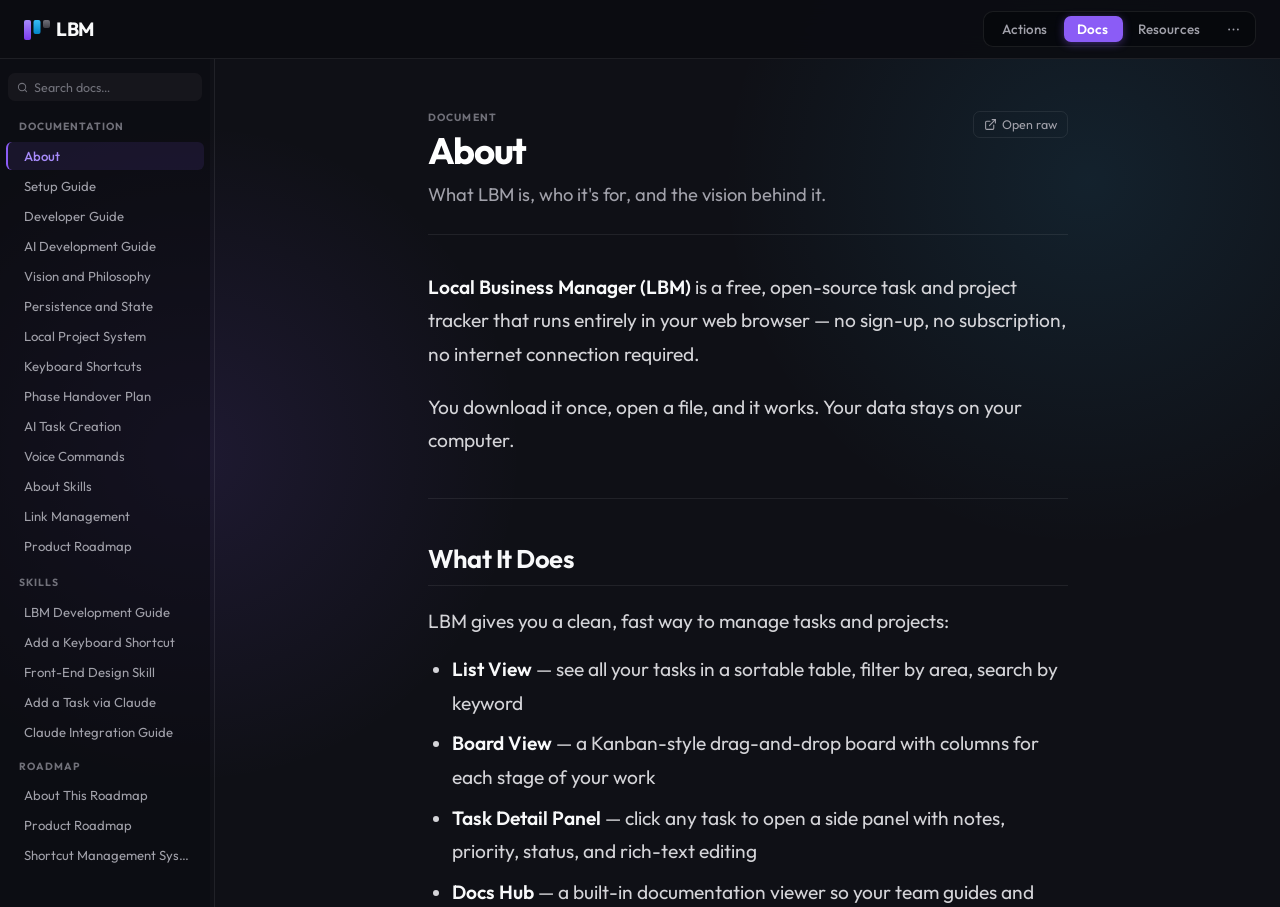
==== commit dde2ebb7: "feat: tab shortcuts, storage key UI, roadmap docs, and link management - Tab navigation shortcuts (A" ====
--- a/docs.html
+++ b/docs.html
@@ -41,9 +41,58 @@
         <span class="brand-name" id="brandName" title="Click to rename">LBM</span>
       </div>
       <nav class="tabs" aria-label="Navigation">
-        <a class="tab" href="index.html">Actions</a>
-        <a class="tab active" href="docs.html">Docs</a>
-        <a class="tab" href="resources.html">Resources</a>
+        <a class="tab" href="index.html">Actions<span class="shortcut-tooltip">Go to Actions <kbd>A</kbd></span></a>
+        <a class="tab active" href="docs.html">Docs<span class="shortcut-tooltip">Go to Docs <kbd>D</kbd></span></a>
+        <a class="tab" href="resources.html">Resources<span class="shortcut-tooltip">Go to Resources <kbd>R</kbd></span></a>
+
+        <!-- ── Menu tab ──────────────────────────────────────────────────────── -->
+        <div class="app-menu-wrap tab tab-menu" id="appMenuWrap">
+          <button class="app-menu-btn" id="appMenuBtn" type="button"
+            title="More options" aria-label="More options" aria-expanded="false" aria-haspopup="menu">
+            <svg width="15" height="15" viewBox="0 0 24 24" fill="currentColor" aria-hidden="true">
+              <circle cx="5" cy="12" r="1.5"/><circle cx="12" cy="12" r="1.5"/><circle cx="19" cy="12" r="1.5"/>
+            </svg>
+          </button>
+          <span class="shortcut-tooltip">Menu <kbd>M</kbd></span>
+          <div class="app-menu-dropdown" id="appMenuDropdown" hidden role="menu">
+            <button class="app-menu-item app-menu-item--danger" id="menuResetApp" role="menuitem">
+              <svg width="13" height="13" viewBox="0 0 24 24" fill="none" stroke="currentColor"
+                stroke-width="2" stroke-linecap="round" stroke-linejoin="round" aria-hidden="true">
+                <polyline points="3 6 5 6 21 6"/>
+                <path d="M19 6l-1 14a2 2 0 0 1-2 2H8a2 2 0 0 1-2-2L5 6"/>
+                <path d="M10 11v6"/><path d="M14 11v6"/>
+                <path d="M9 6V4a1 1 0 0 1 1-1h4a1 1 0 0 1 1 1v2"/>
+              </svg>
+              Reset app
+            </button>
+            <div class="app-menu-sep" role="separator"></div>
+            <button class="app-menu-item app-menu-advanced-header" id="menuAdvancedToggle"
+              type="button" aria-expanded="false" aria-controls="advancedPanel">
+              <svg class="advanced-chevron" width="10" height="10" viewBox="0 0 24 24" fill="none"
+                stroke="currentColor" stroke-width="2.5" stroke-linecap="round"
+                stroke-linejoin="round" aria-hidden="true">
+                <polyline points="9 18 15 12 9 6"/>
+              </svg>
+              Advanced
+            </button>
+            <div class="app-menu-advanced-panel" id="advancedPanel" hidden>
+              <label class="app-menu-toggle-row" id="skipResetRow">
+                <span class="app-menu-toggle-label">Skip reset confirmation</span>
+                <span class="app-toggle-switch" id="skipResetToggle" role="switch"
+                  aria-checked="false" tabindex="0" aria-label="Skip reset confirmation">
+                  <span class="app-toggle-thumb"></span>
+                </span>
+              </label>
+            </div>
+            <div class="app-menu-sep" role="separator"></div>
+            <div class="app-menu-attribution">
+              <div class="app-menu-attr-row">Built by <a href="https://linkedin.com/in/bappygolder" target="_blank" rel="noopener" class="app-menu-attr-link">Bappy Golder</a> &amp; <a href="https://olab.com.au/" target="_blank" rel="noopener" class="app-menu-attr-link">oLab</a></div>
+              <div class="app-menu-attr-row">
+                <a href="https://github.com/bappygolder/LBM_Free_Local_Notion_Alternative" target="_blank" rel="noopener" class="app-menu-attr-github"><svg width="10" height="10" viewBox="0 0 24 24" fill="currentColor" aria-hidden="true"><path d="M12 2C6.477 2 2 6.477 2 12c0 4.418 2.865 8.166 6.839 9.489.5.092.682-.217.682-.482 0-.237-.009-.868-.013-1.703-2.782.604-3.369-1.341-3.369-1.341-.454-1.154-1.11-1.462-1.11-1.462-.908-.62.069-.608.069-.608 1.003.07 1.531 1.03 1.531 1.03.892 1.529 2.341 1.087 2.91.832.092-.647.35-1.088.636-1.338-2.22-.253-4.555-1.11-4.555-4.943 0-1.091.39-1.984 1.029-2.683-.103-.253-.446-1.27.098-2.647 0 0 .84-.269 2.75 1.025A9.578 9.578 0 0 1 12 6.836a9.59 9.59 0 0 1 2.504.337c1.909-1.294 2.747-1.025 2.747-1.025.546 1.377.203 2.394.1 2.647.64.699 1.028 1.592 1.028 2.683 0 3.842-2.339 4.687-4.566 4.935.359.309.678.919.678 1.852 0 1.336-.012 2.415-.012 2.744 0 .267.18.578.688.48C19.138 20.163 22 16.418 22 12c0-5.523-4.477-10-10-10z"/></svg>View on GitHub</a>
+              </div>
+            </div>
+          </div>
+        </div>
       </nav>
     </div>
   </header>
@@ -66,6 +115,18 @@
     <div class="docs-drawer-backdrop" id="docsDrawerBackdrop"></div>
 
     <aside class="docs-sidebar" id="docsSidebar">
+      <div class="sidebar-search-wrap">
+        <svg class="sidebar-search-icon" width="11" height="11" viewBox="0 0 24 24" fill="none" stroke="currentColor" stroke-width="2.2" stroke-linecap="round" stroke-linejoin="round" aria-hidden="true">
+          <circle cx="11" cy="11" r="8"/><line x1="21" y1="21" x2="16.65" y2="16.65"/>
+        </svg>
+        <input class="sidebar-search-input" id="sidebarSearch" type="text" placeholder="Search docs…" autocomplete="off" spellcheck="false" aria-label="Search docs">
+        <button class="sidebar-search-clear" id="sidebarSearchClear" type="button" aria-label="Clear search" hidden>
+          <svg width="9" height="9" viewBox="0 0 9 9" fill="none" aria-hidden="true">
+            <line x1="1" y1="1" x2="8" y2="8" stroke="currentColor" stroke-width="1.6" stroke-linecap="round"/>
+            <line x1="8" y1="1" x2="1" y2="8" stroke="currentColor" stroke-width="1.6" stroke-linecap="round"/>
+          </svg>
+        </button>
+      </div>
       <div class="sidebar-section">
         <div class="sidebar-section-label" data-target="docsNav" aria-expanded="true">
           <button class="sidebar-collapse-btn" type="button" aria-label="Toggle Documentation section">
@@ -99,6 +160,17 @@
           </button>
         </div>
         <div class="sidebar-items" id="skillsNav"></div>
+      </div>
+      <div class="sidebar-section">
+        <div class="sidebar-section-label" data-target="roadmapsNav" aria-expanded="true">
+          <button class="sidebar-collapse-btn" type="button" aria-label="Toggle Roadmap section">
+            <svg class="section-chevron" width="10" height="10" viewBox="0 0 10 10" fill="none" aria-hidden="true">
+              <path d="M2 3.5L5 6.5L8 3.5" stroke="currentColor" stroke-width="1.5" stroke-linecap="round" stroke-linejoin="round"/>
+            </svg>
+            <span>Roadmap</span>
+          </button>
+        </div>
+        <div class="sidebar-items" id="roadmapsNav"></div>
       </div>
     </aside>
 
@@ -149,6 +221,7 @@
         Custom doc — download the .md file and add an entry to <code>data/project-data.js</code> to make it permanent.
       </div>
       <div class="markdown-view" id="docPreview"></div>
+      <nav class="doc-pagination" id="docPagination" style="display:none;" aria-label="Article navigation"></nav>
     </main>
 
   </div>
@@ -193,5 +266,27 @@
     </div>
   </div>
 
+  <!-- ── Reset app confirmation modal ────────────────────────────────────────── -->
+  <div class="reset-app-overlay" id="resetAppOverlay" hidden role="dialog"
+    aria-modal="true" aria-labelledby="resetAppTitle">
+    <div class="reset-app-dialog">
+      <div class="reset-app-icon" aria-hidden="true">
+        <svg width="22" height="22" viewBox="0 0 24 24" fill="none" stroke="currentColor"
+          stroke-width="2" stroke-linecap="round" stroke-linejoin="round">
+          <path d="M10.29 3.86L1.82 18a2 2 0 0 0 1.71 3h16.94a2 2 0 0 0 1.71-3L13.71 3.86a2 2 0 0 0-3.42 0z"/>
+          <line x1="12" y1="9" x2="12" y2="13"/><line x1="12" y1="17" x2="12.01" y2="17"/>
+        </svg>
+      </div>
+      <div class="reset-app-header">
+        <h2 class="reset-app-title" id="resetAppTitle">Reset app?</h2>
+        <p class="reset-app-sub">This will permanently delete all tasks, settings, and data. You'll start fresh with the default seed tasks. <strong>This cannot be undone.</strong></p>
+      </div>
+      <div class="reset-app-actions">
+        <button class="ghost" id="resetAppCancelBtn" type="button">Cancel</button>
+        <button class="danger" id="resetAppConfirmBtn" type="button">Reset Everything</button>
+      </div>
+    </div>
+  </div>
+
 </body>
 </html>
--- a/styles.css
+++ b/styles.css
@@ -63,12 +63,13 @@
 .header-inner {
   display: flex;
   align-items: center;
-  justify-content: space-between;
   gap: 16px;
   max-width: 1400px;
   margin: 0 auto;
   padding: 11px 24px;
 }
+
+.tabs { margin-left: auto; }
 
 /* Brand */
 .brand {
@@ -189,6 +190,88 @@
   transition: none !important;
 }
 
+/* ─── Menu tab (three-dots button integrated as a tab) ──────────────────────── */
+
+.tab.tab-menu {
+  flex: 0;
+  padding: 5px 10px;
+  display: flex;
+  align-items: center;
+  justify-content: center;
+}
+
+.tab.tab-menu .app-menu-btn {
+  width: auto;
+  height: auto;
+  background: none;
+  color: inherit;
+  border-radius: 0;
+  padding: 0;
+  transition: none;
+}
+
+.tab.tab-menu .app-menu-btn:hover,
+.tab.tab-menu .app-menu-btn.is-open {
+  background: none;
+  color: inherit;
+}
+
+.tab.tab-menu.is-open {
+  color: #fff;
+}
+
+/* Hide tooltip when menu is already open */
+.tab.tab-menu.is-open .shortcut-tooltip {
+  opacity: 0 !important;
+  pointer-events: none;
+}
+
+/* ─── Shortcut tooltip — shared by .tab links and .view-button ───────────────
+   Usage: add <span class="shortcut-tooltip">Label <kbd>X</kbd></span> as the
+   last child inside any .tab <a> or .view-button <button>. The parent element
+   must have position: relative (all .tab elements do; .view-button sets it below).
+   For multi-key shortcuts use multiple <kbd> elements: <kbd>Shift</kbd><kbd>D</kbd>
+────────────────────────────────────────────────────────────────────────────── */
+
+.shortcut-tooltip {
+  position: absolute;
+  top: calc(100% + 8px);
+  left: 50%;
+  transform: translateX(-50%) translateY(-3px);
+  background: var(--surface-2, #1e1e2e);
+  border: 1px solid rgba(255, 255, 255, 0.1);
+  border-radius: 6px;
+  padding: 4px 9px;
+  font-size: 0.72rem;
+  color: var(--muted);
+  white-space: nowrap;
+  display: flex;
+  align-items: center;
+  gap: 6px;
+  pointer-events: none;
+  opacity: 0;
+  transition: opacity 0.15s ease, transform 0.15s ease;
+  z-index: 10;
+  font-weight: 400;
+}
+
+.tab:hover .shortcut-tooltip,
+.view-button:hover .shortcut-tooltip {
+  opacity: 1;
+  transform: translateX(-50%) translateY(0);
+}
+
+.shortcut-tooltip kbd {
+  background: rgba(255, 255, 255, 0.08);
+  border: 1px solid rgba(255, 255, 255, 0.12);
+  border-radius: 4px;
+  padding: 1px 5px;
+  font-size: 0.68rem;
+  font-family: inherit;
+  color: var(--text);
+  letter-spacing: 0.01em;
+}
+
 /* ─── Page transitions ───────────────────────────────────────────────────────── */
 
 @keyframes page-in {
@@ -274,6 +357,49 @@
   color: #fcd34d;
   font-size: 0.78rem;
 }
+
+/* ─── Storage key row ───────────────────────────────────────────────────────── */
+
+.storage-key-row {
+  display: flex;
+  align-items: center;
+  flex-wrap: wrap;
+  gap: 6px;
+  margin-top: 10px;
+  font-size: 0.75rem;
+  color: var(--muted);
+}
+
+.storage-key-value {
+  font-family: monospace;
+  font-size: 0.72rem;
+  background: rgba(255, 255, 255, 0.04);
+  border: 1px solid var(--border);
+  border-radius: var(--radius-sm);
+  padding: 2px 7px;
+  color: var(--text-secondary, var(--muted));
+}
+
+.storage-key-editor {
+  display: inline-flex;
+  align-items: center;
+  gap: 6px;
+  flex-wrap: wrap;
+}
+
+.storage-key-input {
+  font-family: monospace;
+  font-size: 0.75rem;
+  padding: 3px 8px;
+  border-radius: var(--radius-sm);
+  border: 1px solid var(--border);
+  background: rgba(255, 255, 255, 0.06);
+  color: var(--text);
+  outline: none;
+  width: 200px;
+}
+
+.storage-key-input:focus { border-color: var(--accent); }
 
 /* ─── Toolbar ───────────────────────────────────────────────────────────────── */
 
@@ -391,6 +517,7 @@
   cursor: pointer;
   transition: all 0.15s;
   white-space: nowrap;
+  position: relative;
 }
 
 .view-button:hover { color: var(--text); background: rgba(255, 255, 255, 0.05); }
@@ -632,6 +759,7 @@
 }
 
 .icon-button:hover { background: rgba(255, 255, 255, 0.07); border-color: var(--border); color: var(--text); }
+.icon-button--danger:hover { background: rgba(239, 68, 68, 0.12); border-color: rgba(239, 68, 68, 0.3); color: #f87171; }
 
 .button-row { display: flex; flex-wrap: wrap; gap: 7px; }
 
@@ -771,6 +899,11 @@
   border-color: rgba(139, 92, 246, 0.5);
 }
 
+.list-row.is-selected {
+  background: var(--accent-soft);
+  border-color: rgba(139, 92, 246, 0.35);
+}
+
 .list-row.is-done .list-title { text-decoration: line-through; opacity: 0.45; }
 .list-row.is-done .list-notes { opacity: 0.35; }
 
@@ -781,8 +914,8 @@
   gap: 10px;
   padding: 7px 10px;
   border-radius: var(--radius-sm);
-  border: 1px solid rgba(139, 92, 246, 0.45);
-  background: rgba(255, 255, 255, 0.03);
+  border: 1px solid rgba(139, 92, 246, 0.5);
+  background: rgba(255, 255, 255, 0.05);
   min-height: 36px;
   margin-bottom: 0;
   position: relative;
@@ -798,24 +931,22 @@
 
 .list-inline-new-title {
   width: 100%;
-  background: transparent;
-  border: none;
   outline: none;
   color: var(--text);
   font-size: 0.875rem;
   font-weight: 500;
   line-height: 1.4;
-  padding: 0;
   font-family: inherit;
-}
-
-.list-inline-new-title::placeholder { color: var(--muted-soft); }
-
-.list-inline-new-title:focus,
-.list-inline-new-title:focus-visible {
-  box-shadow: none;
-  border-color: transparent;
-  background: transparent;
+  cursor: text;
+  word-break: break-word;
+  white-space: pre-wrap;
+  min-height: 0;
+}
+
+.list-inline-new-title:empty::before {
+  content: attr(data-placeholder);
+  color: var(--muted-soft);
+  pointer-events: none;
 }
 
 .list-inline-new-props {
@@ -891,6 +1022,18 @@
 }
 .list-row.is-newly-added {
   animation: row-highlight-in 2s ease-out forwards;
+}
+
+/* Dissolve — plays when the user explicitly clears the selection (Esc, × button).
+   Items stay highlighted after any move; they only dissolve on intentional deselect. */
+@keyframes selection-dissolve {
+  from { background: var(--accent-soft); border-color: rgba(139, 92, 246, 0.35); }
+  to   { background: transparent; border-color: transparent; }
+}
+.list-row.is-dissolving,
+.board-card.is-dissolving {
+  animation: selection-dissolve 0.55s ease-out forwards;
+  pointer-events: none;
 }
 
 /* urgency dot */
@@ -971,14 +1114,77 @@
 
 /* ─── Empty state ───────────────────────────────────────────────────────────── */
 
+.empty-state-group {
+  display: flex;
+  flex-direction: column;
+  gap: 8px;
+  margin-top: 8px;
+}
+
 .empty-state {
-  padding: 28px;
+  display: flex;
+  flex-direction: column;
+  align-items: center;
+  gap: 14px;
+  padding: 36px 28px;
   text-align: center;
   color: var(--muted-soft);
   font-size: 0.85rem;
   border: 1px dashed var(--border);
   border-radius: var(--radius-sm);
-  margin-top: 8px;
+}
+
+.empty-state--secondary {
+  padding: 20px 28px;
+  opacity: 0.75;
+}
+
+.empty-state-text {
+  display: flex;
+  align-items: center;
+  gap: 6px;
+}
+
+.kbd-key {
+  display: inline-flex;
+  align-items: center;
+  justify-content: center;
+  padding: 1px 6px;
+  min-width: 22px;
+  height: 22px;
+  background: var(--surface-2, #2a2a3a);
+  border: 1px solid var(--border);
+  border-bottom-width: 2px;
+  border-radius: 4px;
+  font-family: inherit;
+  font-size: 0.8rem;
+  font-weight: 600;
+  color: var(--text-secondary, #a0a0b8);
+  line-height: 1;
+}
+
+.empty-state-btn {
+  padding: 7px 16px;
+  background: var(--accent, #7c3aed);
+  color: #fff;
+  border: none;
+  border-radius: var(--radius-sm);
+  font-size: 0.82rem;
+  font-weight: 500;
+  cursor: pointer;
+  transition: background 0.15s ease, opacity 0.15s ease;
+}
+
+.empty-state-btn:hover {
+  background: var(--accent-hover, #6d28d9);
+}
+
+.empty-state-link {
+  color: var(--accent, #7c3aed);
+  text-decoration: none;
+}
+.empty-state-link:hover {
+  text-decoration: underline;
 }
 
 /* ─── Completed / archived toggle ───────────────────────────────────────────── */
@@ -1206,6 +1412,9 @@
   font-size: 0.7rem;
   font-weight: 600;
   flex-shrink: 0;
+}
+.board-column-count:empty {
+  display: none;
 }
 
 .board-column-header-tools {
@@ -1501,6 +1710,11 @@
   border-color: var(--border-strong);
 }
 
+.board-card.is-selected {
+  background: var(--accent-soft);
+  border-color: rgba(139, 92, 246, 0.35);
+}
+
 .board-card.is-dragging {
   opacity: 0.35;
   transform: scale(0.97);
@@ -2076,6 +2290,59 @@
   letter-spacing: 0.07em;
 }
 
+/* ─── Voice input ───────────────────────────────────────────────────────────── */
+
+.title-input-wrap {
+  display: flex;
+  align-items: center;
+  gap: 6px;
+}
+
+.title-input-wrap input {
+  flex: 1;
+  min-width: 0;
+}
+
+.voice-mic-btn {
+  flex-shrink: 0;
+  width: 32px;
+  height: 32px;
+  color: var(--muted-soft);
+  border-radius: var(--radius-sm);
+  transition: color 0.15s, background 0.15s;
+  position: relative;
+}
+
+.voice-mic-btn:hover {
+  color: var(--text);
+  background: rgba(255, 255, 255, 0.07);
+}
+
+.voice-mic-btn.is-listening {
+  color: var(--accent);
+  background: var(--accent-soft);
+}
+
+.voice-mic-btn.is-listening::after {
+  content: "";
+  position: absolute;
+  inset: -3px;
+  border-radius: var(--radius-sm);
+  border: 1.5px solid var(--accent);
+  animation: voice-pulse 1.4s ease-in-out infinite;
+  pointer-events: none;
+}
+
+@keyframes voice-pulse {
+  0%, 100% { opacity: 0.5; transform: scale(1); }
+  50%       { opacity: 1;   transform: scale(1.06); }
+}
+
+.voice-mic-btn.is-error {
+  color: var(--danger);
+  background: var(--danger-soft);
+}
+
 /* ─── DOCS layout ───────────────────────────────────────────────────────────── */
 
 .docs-page {
@@ -2100,6 +2367,63 @@
 .docs-sidebar::-webkit-scrollbar { width: 3px; }
 .docs-sidebar::-webkit-scrollbar-track { background: transparent; }
 .docs-sidebar::-webkit-scrollbar-thumb { background: rgba(255,255,255,0.07); border-radius: 4px; }
+
+/* ─── Sidebar search ─────────────────────────────────────────────────────────── */
+
+.sidebar-search-wrap {
+  display: flex;
+  align-items: center;
+  gap: 6px;
+  margin: 0 8px 10px;
+  padding: 0 8px;
+  height: 28px;
+  background: rgba(255,255,255,0.04);
+  border: 1px solid transparent;
+  border-radius: var(--radius-sm);
+  transition: border-color 0.15s, background 0.15s;
+}
+
+.sidebar-search-wrap:focus-within {
+  border-color: var(--border-strong);
+  background: rgba(255,255,255,0.06);
+}
+
+.sidebar-search-icon {
+  flex-shrink: 0;
+  color: var(--muted-soft);
+  pointer-events: none;
+}
+
+.sidebar-search-input {
+  flex: 1;
+  min-width: 0;
+  background: transparent;
+  border: none;
+  outline: none;
+  font-family: inherit;
+  font-size: 0.78rem;
+  color: var(--text);
+  padding: 0;
+}
+
+.sidebar-search-input::placeholder { color: var(--muted-soft); }
+
+.sidebar-search-clear {
+  display: flex;
+  align-items: center;
+  justify-content: center;
+  flex-shrink: 0;
+  width: 14px;
+  height: 14px;
+  background: transparent;
+  border: none;
+  padding: 0;
+  cursor: pointer;
+  color: var(--muted-soft);
+  border-radius: 3px;
+  transition: color 0.13s;
+}
+.sidebar-search-clear:hover { color: var(--text); }
 
 .docs-resize-handle {
   width: 5px;
@@ -2226,7 +2550,7 @@
 .docs-viewer {
   flex: 1;
   overflow-y: auto;
-  padding: 32px 72px;
+  padding: 52px 80px 80px;
   min-width: 0;
 }
 
@@ -2239,25 +2563,30 @@
   align-items: flex-start;
   justify-content: space-between;
   gap: 16px;
-  margin-bottom: 20px;
-  padding-bottom: 16px;
+  margin-bottom: 36px;
+  padding-bottom: 24px;
   border-bottom: 1px solid var(--border);
+  max-width: 640px;
+  width: 100%;
+  margin-left: auto;
+  margin-right: auto;
 }
 
 .viewer-eyebrow {
-  margin: 0 0 3px;
+  margin: 0 0 6px;
   font-size: 0.65rem;
   font-weight: 700;
   color: var(--muted-soft);
   text-transform: uppercase;
-  letter-spacing: 0.1em;
+  letter-spacing: 0.12em;
 }
 
 .viewer-title {
-  margin: 0 0 3px;
-  font-size: 1.3rem;
-  font-weight: 600;
-  letter-spacing: -0.02em;
+  margin: 0 0 8px;
+  font-size: 2.3rem;
+  font-weight: 700;
+  letter-spacing: -0.035em;
+  line-height: 1.15;
   background: linear-gradient(135deg, #fff 30%, #a78bfa);
   -webkit-background-clip: text;
   -webkit-text-fill-color: transparent;
@@ -2265,8 +2594,9 @@
 
 .viewer-summary {
   margin: 0;
-  font-size: 0.82rem;
-  color: var(--muted-soft);
+  font-size: 1.15rem;
+  line-height: 1.6;
+  color: var(--muted);
 }
 
 .viewer-actions {
@@ -2310,6 +2640,8 @@
 
 .custom-doc-banner {
   margin-bottom: 16px;
+  margin-left: auto;
+  margin-right: auto;
   padding: 9px 14px;
   background: rgba(139,92,246,0.07);
   border: 1px solid rgba(139,92,246,0.2);
@@ -2317,6 +2649,8 @@
   font-size: 0.8rem;
   color: var(--muted);
   line-height: 1.5;
+  max-width: 640px;
+  width: 100%;
 }
 .custom-doc-banner code {
   font-family: 'SF Mono','Fira Code',monospace;
@@ -2386,21 +2720,27 @@
 .delete-confirm-skip {
   display: flex;
   align-items: center;
-  gap: 8px;
+  flex-direction: row-reverse;
+  justify-content: center;
+  gap: 6px;
   font-size: 0.78rem;
   color: var(--muted);
   cursor: pointer;
   user-select: none;
+  padding-top: 14px;
+  border-top: 1px solid var(--border);
 }
 
 .delete-confirm-skip input[type="checkbox"] {
   appearance: none;
   -webkit-appearance: none;
-  width: 15px;
-  height: 15px;
+  width: 14px;
+  height: 14px;
+  padding: 0;
+  box-sizing: border-box;
   flex-shrink: 0;
   border: 1.5px solid var(--border-strong);
-  border-radius: 4px;
+  border-radius: 3px;
   background: transparent;
   cursor: pointer;
   position: relative;
@@ -2415,14 +2755,14 @@
 .delete-confirm-skip input[type="checkbox"]:checked::after {
   content: '';
   position: absolute;
-  left: 4px;
-  top: 1px;
-  width: 5px;
-  height: 9px;
-  border: 2px solid #fff;
+  left: 50%;
+  top: 50%;
+  width: 3px;
+  height: 7px;
+  border: 1.5px solid #fff;
   border-top: none;
   border-left: none;
-  transform: rotate(45deg);
+  transform: translate(-50%, -60%) rotate(45deg);
 }
 
 .delete-confirm-skip input[type="checkbox"]:focus-visible {
@@ -2432,10 +2772,9 @@
 
 .delete-confirm-actions {
   display: flex;
-  justify-content: flex-end;
+  justify-content: center;
   gap: 8px;
-  padding-top: 2px;
-  border-top: 1px solid var(--border);
+  padding-top: 12px;
 }
 
 /* ─── Undo toast ────────────────────────────────────────────────────────────── */
@@ -2466,47 +2805,52 @@
 
 /* ─── Markdown rendering ────────────────────────────────────────────────────── */
 
-.markdown-view { line-height: 1.75; max-width: 680px; }
+.markdown-view { line-height: 1.75; max-width: 640px; width: 100%; margin: 0 auto; }
 
 .markdown-view h1 {
-  font-size: 1.6rem;
+  font-size: 2.5rem;
   font-weight: 700;
+  letter-spacing: -0.03em;
+  line-height: 1.15;
   background: linear-gradient(135deg, #fff 30%, #a78bfa);
   -webkit-background-clip: text;
   -webkit-text-fill-color: transparent;
-  margin: 0 0 6px;
-  padding-bottom: 12px;
+  margin: 0 0 10px;
+  padding-bottom: 16px;
   border-bottom: 1px solid var(--border);
 }
 
 .markdown-view h2 {
-  font-size: 1.05rem;
+  font-size: 1.6rem;
+  font-weight: 650;
+  letter-spacing: -0.02em;
+  line-height: 1.25;
+  color: var(--text);
+  margin: 2.75rem 0 0.75rem;
+  padding-bottom: 10px;
+  border-bottom: 1px solid var(--border);
+}
+
+.markdown-view h3 {
+  font-size: 1.25rem;
   font-weight: 600;
-  color: var(--text);
+  line-height: 1.3;
+  color: #c4b5fd;
   margin: 2rem 0 0.6rem;
-  padding-bottom: 7px;
-  border-bottom: 1px solid var(--border);
-}
-
-.markdown-view h3 {
-  font-size: 0.9rem;
-  font-weight: 600;
-  color: #c4b5fd;
-  margin: 1.4rem 0 0.4rem;
 }
 
 .markdown-view p, .markdown-view li {
-  font-size: 0.88rem;
+  font-size: 1.2rem;
   color: #d4d4d8;
-  margin-bottom: 0.65rem;
+  margin-bottom: 0.9rem;
 }
 
 .markdown-view ul, .markdown-view ol {
-  margin: 0.4rem 0 0.9rem 1.3rem;
+  margin: 0.5rem 0 1.1rem 1.5rem;
   padding: 0;
 }
 
-.markdown-view li { margin-bottom: 0.28rem; }
+.markdown-view li { margin-bottom: 0.45rem; }
 
 .markdown-view a {
   color: var(--accent-hover);
@@ -2531,9 +2875,9 @@
   background: rgba(0, 0, 0, 0.4);
   border: 1px solid rgba(255, 255, 255, 0.07);
   border-radius: 9px;
-  padding: 14px 18px;
+  padding: 18px 22px;
   overflow-x: auto;
-  margin: 0.9rem 0 1.2rem;
+  margin: 1.1rem 0 1.5rem;
 }
 
 .markdown-view pre code {
@@ -2541,47 +2885,56 @@
   border: none;
   padding: 0;
   color: #e2e8f0;
-  font-size: 0.82rem;
-  line-height: 1.6;
+  font-size: 1rem;
+  line-height: 1.75;
 }
 
 .markdown-view blockquote {
   border-left: 3px solid var(--accent);
-  margin: 0.8rem 0 1rem;
-  padding: 9px 14px;
+  margin: 1rem 0 1.3rem;
+  padding: 12px 18px;
   background: rgba(139, 92, 246, 0.07);
   border-radius: 0 7px 7px 0;
   color: var(--muted);
+  line-height: 1.6;
 }
 
 .markdown-view blockquote p { color: var(--muted); margin-bottom: 0.2rem; }
 .markdown-view blockquote p:last-child { margin-bottom: 0; }
-.markdown-view hr { border: none; border-top: 1px solid var(--border); margin: 1.75rem 0; }
+.markdown-view hr { border: none; border-top: 1px solid var(--border); margin: 2.5rem 0; }
 .markdown-view strong { color: var(--text); font-weight: 600; }
 .markdown-view em { color: #c4b5fd; }
 
+.markdown-view .table-scroll {
+  overflow-x: auto;
+  width: 100%;
+  margin: 1rem 0 1.75rem;
+  border-radius: var(--radius-md);
+  border: 1px solid var(--border);
+}
+
 .markdown-view table {
-  width: 100%;
+  min-width: 100%;
   border-collapse: collapse;
-  margin: 0.75rem 0 1.4rem;
-  font-size: 0.85rem;
+  font-size: 1.05rem;
   table-layout: auto;
 }
 
 .markdown-view thead th {
-  padding: 7px 14px;
+  padding: 10px 18px;
   text-align: left;
-  font-size: 0.65rem;
+  font-size: 0.75rem;
   font-weight: 700;
   text-transform: uppercase;
   letter-spacing: 0.08em;
   color: var(--muted);
   border-bottom: 1px solid var(--border-strong);
   background: rgba(255,255,255,0.02);
+  white-space: nowrap;
 }
 
 .markdown-view tbody td {
-  padding: 8px 14px;
+  padding: 12px 18px;
   color: var(--muted);
   border-bottom: 1px solid var(--border);
   vertical-align: middle;
@@ -2623,6 +2976,77 @@
   border-radius: 5px;
   color: var(--text);
   line-height: 1.5;
+}
+
+/* ─── Doc pagination (prev / next article) ─────────────────────────────────── */
+
+.doc-pagination {
+  display: flex;
+  gap: 14px;
+  margin-top: 4rem;
+  margin-left: auto;
+  margin-right: auto;
+  padding-top: 2rem;
+  border-top: 1px solid var(--border);
+  max-width: 640px;
+  width: 100%;
+}
+
+.doc-pagination-btn {
+  display: flex;
+  flex-direction: column;
+  gap: 4px;
+  flex: 1;
+  padding: 16px 20px;
+  background: transparent;
+  border: 1px solid var(--border);
+  border-radius: var(--radius-md);
+  cursor: pointer;
+  text-align: left;
+  transition: border-color 0.15s, background 0.15s;
+  font-family: inherit;
+  min-width: 0;
+}
+
+.doc-pagination-btn:hover {
+  border-color: var(--border-strong);
+  background: rgba(255,255,255,0.03);
+}
+
+.doc-pagination-btn--next {
+  text-align: right;
+  align-items: flex-end;
+}
+
+.doc-pagination-label {
+  font-size: 0.68rem;
+  font-weight: 700;
+  text-transform: uppercase;
+  letter-spacing: 0.1em;
+  color: var(--muted-soft);
+  display: flex;
+  align-items: center;
+  gap: 5px;
+}
+
+.doc-pagination-btn--prev .doc-pagination-label::before {
+  content: '←';
+  font-size: 0.8rem;
+}
+
+.doc-pagination-btn--next .doc-pagination-label::after {
+  content: '→';
+  font-size: 0.8rem;
+}
+
+.doc-pagination-title {
+  font-size: 0.95rem;
+  font-weight: 500;
+  color: var(--accent-hover);
+  white-space: nowrap;
+  overflow: hidden;
+  text-overflow: ellipsis;
+  max-width: 100%;
 }
 
 /* ─── Resources page ────────────────────────────────────────────────────────── */
@@ -2838,6 +3262,229 @@
   background-image: url("data:image/svg+xml,%3Csvg xmlns='http://www.w3.org/2000/svg' width='11' height='11' viewBox='0 0 24 24' fill='none' stroke='%238b5cf6' stroke-width='3' stroke-linecap='round' stroke-linejoin='round'%3E%3Cpolyline points='20 6 9 17 4 12'/%3E%3C/svg%3E");
 }
 
+/* ─── Sort panel — advanced multi-criteria sort ─────────────────────────────── */
+
+.sort-panel {
+  min-width: 240px;
+}
+
+.sort-panel-header {
+  display: flex;
+  align-items: center;
+  justify-content: space-between;
+  padding: 5px 8px 4px 12px;
+  border-bottom: 1px solid rgba(255, 255, 255, 0.06);
+  margin-bottom: 3px;
+}
+
+.sort-panel-title {
+  font-size: 0.6rem;
+  font-weight: 700;
+  letter-spacing: 0.1em;
+  text-transform: uppercase;
+  color: var(--muted-soft);
+}
+
+.sort-reset-btn {
+  display: flex;
+  align-items: center;
+  gap: 4px;
+  padding: 2px 7px 2px 5px;
+  background: none;
+  border: 1px solid rgba(255, 255, 255, 0.1);
+  border-radius: 4px;
+  color: var(--muted-soft);
+  font-size: 0.7rem;
+  font-family: inherit;
+  cursor: pointer;
+  transition: color 0.1s, border-color 0.1s, background 0.1s;
+  line-height: 1;
+}
+
+.sort-reset-btn:hover:not(:disabled) {
+  color: var(--text);
+  border-color: rgba(255, 255, 255, 0.2);
+  background: rgba(255, 255, 255, 0.05);
+}
+
+.sort-reset-btn:disabled {
+  opacity: 0.35;
+  cursor: default;
+}
+
+/* Criteria list */
+
+.sort-criteria-list {
+  padding: 2px 0;
+}
+
+.sort-criteria-row {
+  display: flex;
+  align-items: center;
+  gap: 6px;
+  padding: 5px 8px 5px 6px;
+  cursor: grab;
+  transition: background 0.1s;
+  user-select: none;
+}
+
+.sort-criteria-row:hover {
+  background: rgba(255, 255, 255, 0.04);
+}
+
+.sort-criteria-row.is-dragging {
+  opacity: 0.4;
+  cursor: grabbing;
+}
+
+.sort-criteria-row.drag-over-above {
+  box-shadow: inset 0 2px 0 0 var(--accent);
+}
+
+.sort-criteria-row.drag-over-below {
+  box-shadow: inset 0 -2px 0 0 var(--accent);
+}
+
+/* Drag handle */
+
+.sort-drag-handle {
+  display: flex;
+  align-items: center;
+  color: var(--muted-soft);
+  opacity: 0.5;
+  flex-shrink: 0;
+  transition: opacity 0.1s;
+}
+
+.sort-criteria-row:hover .sort-drag-handle {
+  opacity: 1;
+}
+
+.sort-drag-icon {
+  pointer-events: none;
+}
+
+/* Criteria label */
+
+.sort-criteria-label {
+  flex: 1;
+  font-size: 0.82rem;
+  font-weight: 450;
+  color: var(--muted);
+  transition: color 0.1s;
+}
+
+.sort-criteria-row.is-mode-active .sort-criteria-label {
+  color: var(--text);
+}
+
+/* Direction toggle button */
+
+.sort-dir-toggle {
+  display: flex;
+  align-items: center;
+  gap: 4px;
+  padding: 2px 5px;
+  background: rgba(255, 255, 255, 0.05);
+  border: 1px solid rgba(255, 255, 255, 0.08);
+  border-radius: 4px;
+  color: var(--muted-soft);
+  font-size: 0.7rem;
+  font-family: inherit;
+  cursor: pointer;
+  white-space: nowrap;
+  transition: background 0.1s, color 0.1s, border-color 0.1s;
+  flex-shrink: 0;
+}
+
+.sort-dir-toggle:hover {
+  background: rgba(255, 255, 255, 0.09);
+  color: var(--text);
+  border-color: rgba(255, 255, 255, 0.15);
+}
+
+.sort-dir-toggle.is-expanded {
+  background: var(--accent-soft);
+  border-color: rgba(139, 92, 246, 0.3);
+  color: var(--accent-light);
+}
+
+.sort-dir-cur-label {
+  line-height: 1;
+}
+
+.sort-dir-chevron {
+  flex-shrink: 0;
+  transition: transform 0.15s;
+}
+
+.sort-dir-toggle.is-expanded .sort-dir-chevron {
+  transform: rotate(180deg);
+}
+
+/* Direction sub-options */
+
+.sort-dir-options {
+  padding: 2px 8px 4px 30px;
+  animation: dropdown-open 0.12s ease both;
+}
+
+.sort-dir-option {
+  display: flex;
+  align-items: center;
+  width: 100%;
+  padding: 4px 8px 4px 18px;
+  background: none;
+  border: none;
+  border-radius: 4px;
+  color: var(--muted);
+  font-size: 0.78rem;
+  font-family: inherit;
+  cursor: pointer;
+  text-align: left;
+  position: relative;
+  transition: background 0.1s, color 0.1s;
+}
+
+.sort-dir-option::before {
+  content: "";
+  position: absolute;
+  left: 4px;
+  top: 50%;
+  transform: translateY(-50%);
+  width: 10px;
+  height: 10px;
+  background-repeat: no-repeat;
+  background-position: center;
+  background-size: contain;
+}
+
+.sort-dir-option:hover {
+  background: rgba(255, 255, 255, 0.05);
+  color: var(--text);
+}
+
+.sort-dir-option.is-active {
+  color: var(--text);
+  font-weight: 500;
+}
+
+.sort-dir-option.is-active::before {
+  background-image: url("data:image/svg+xml,%3Csvg xmlns='http://www.w3.org/2000/svg' width='10' height='10' viewBox='0 0 24 24' fill='none' stroke='%238b5cf6' stroke-width='3' stroke-linecap='round' stroke-linejoin='round'%3E%3Cpolyline points='20 6 9 17 4 12'/%3E%3C/svg%3E");
+}
+
+/* Separator + manual order */
+
+.sort-panel-sep {
+  height: 1px;
+  background: rgba(255, 255, 255, 0.06);
+  margin: 3px 0;
+}
+
+.sort-manual-item {
+  /* Inherits .dropdown-item — just ensure full width */
+}
+
 /* Dot indicator on icon when filter is non-default */
 .toolbar-icon-btn.has-value {
   position: relative;
@@ -3085,12 +3732,437 @@
 
 .docs-menu-toggle:hover { color: var(--text); border-color: var(--border-strong); }
 
+/* ─── App menu ──────────────────────────────────────────────────────────────── */
+
+.app-menu-wrap {
+  position: relative;
+}
+
+.app-menu-btn {
+  width: 28px;
+  height: 28px;
+  display: flex;
+  align-items: center;
+  justify-content: center;
+  border-radius: var(--radius-sm);
+  border: none;
+  background: none;
+  color: var(--muted-soft);
+  cursor: pointer;
+  transition: color 0.1s, background 0.1s;
+  padding: 0;
+}
+
+.app-menu-btn:hover,
+.app-menu-btn.is-open {
+  color: var(--text);
+  background: rgba(255, 255, 255, 0.07);
+}
+
+.app-menu-btn:focus-visible {
+  outline: none;
+  box-shadow: 0 0 0 2px var(--accent-glow), 0 0 0 1px var(--accent);
+}
+
+.app-menu-dropdown {
+  position: absolute;
+  top: calc(100% + 6px);
+  right: 0;
+  min-width: 220px;
+  background: var(--surface-overlay, #1c1d28);
+  border: 1px solid var(--border-strong);
+  border-radius: var(--radius-md);
+  box-shadow: 0 8px 24px rgba(0, 0, 0, 0.45);
+  padding: 4px;
+  z-index: 300;
+  animation: appMenuEnter 0.12s cubic-bezier(0, 0, 0.2, 1);
+}
+
+@keyframes appMenuEnter {
+  from { opacity: 0; transform: translateY(4px); }
+  to   { opacity: 1; transform: translateY(0); }
+}
+
+.app-menu-item {
+  display: flex;
+  align-items: center;
+  justify-content: flex-start;
+  gap: 8px;
+  width: 100%;
+  padding: 0 12px 0 12px;
+  height: 34px;
+  font-family: inherit;
+  font-size: 0.8125rem;
+  font-weight: 450;
+  color: var(--text-secondary);
+  background: none;
+  border: none;
+  border-radius: var(--radius-sm);
+  cursor: pointer;
+  text-align: left;
+  white-space: nowrap;
+  -webkit-appearance: none;
+  appearance: none;
+  transition: color 0.1s, background 0.1s;
+}
+
+.app-menu-item svg {
+  flex-shrink: 0;
+  opacity: 0.7;
+}
+
+.app-menu-item:hover {
+  color: var(--text);
+  background: rgba(255, 255, 255, 0.06);
+}
+
+.app-menu-item:hover svg { opacity: 1; }
+
+.app-menu-item:focus-visible {
+  outline: none;
+  box-shadow: 0 0 0 2px var(--accent-glow), 0 0 0 1px var(--accent);
+}
+
+.app-menu-item--danger { color: var(--danger); background: rgba(239, 68, 68, 0.05); }
+.app-menu-item--danger svg { opacity: 0.85; }
+.app-menu-item--danger:hover { color: var(--danger); background: var(--danger-soft); }
+.app-menu-item--danger:hover svg { opacity: 1; }
+
+.app-menu-row {
+  display: flex;
+  align-items: stretch;
+}
+.app-menu-row .app-menu-item {
+  flex: 1;
+}
+
+.app-menu-info-btn {
+  flex-shrink: 0;
+  width: 32px;
+  display: flex;
+  align-items: center;
+  justify-content: center;
+  background: none;
+  border: none;
+  border-radius: var(--radius-sm);
+  cursor: pointer;
+  color: var(--muted-soft);
+  -webkit-appearance: none;
+  appearance: none;
+  transition: color 0.1s, background 0.1s;
+}
+.app-menu-info-btn:hover { color: var(--accent); background: var(--accent-soft); }
+.app-menu-info-btn.is-active { color: var(--accent); background: var(--accent-soft); }
+
+.app-menu-seed-info {
+  padding: 8px 12px 10px;
+  font-size: 0.725rem;
+  line-height: 1.55;
+  color: var(--muted);
+  background: rgba(139, 92, 246, 0.04);
+  border-top: 1px solid var(--border);
+}
+.app-menu-seed-info strong { color: var(--text-secondary); font-weight: 500; }
+
+.app-menu-sep {
+  height: 1px;
+  background: var(--border);
+  margin: 4px 0;
+}
+
+/* ─── Advanced section ──────────────────────────────────────────────────────── */
+
+.app-menu-advanced-header {
+  color: var(--muted);
+  font-size: 0.75rem;
+  font-weight: 500;
+  letter-spacing: 0.03em;
+  text-transform: uppercase;
+}
+.app-menu-advanced-header .advanced-chevron {
+  opacity: 0.5;
+  transition: transform 0.15s ease, opacity 0.1s;
+}
+.app-menu-advanced-header[aria-expanded="true"] .advanced-chevron {
+  transform: rotate(90deg);
+  opacity: 0.7;
+}
+.app-menu-advanced-header:hover { color: var(--text-secondary); }
+
+.app-menu-advanced-panel {
+  padding: 4px 10px 8px;
+}
+
+/* ─── Attribution footer ────────────────────────────────────────────────────── */
+
+.app-menu-attribution {
+  display: flex;
+  flex-direction: column;
+  gap: 3px;
+  padding: 7px 12px 9px;
+  font-size: 0.715rem;
+  color: var(--muted-soft);
+  line-height: 1.5;
+}
+
+.app-menu-attr-row {
+  display: flex;
+  align-items: center;
+  gap: 4px;
+}
+
+.app-menu-attr-link {
+  color: rgba(139, 92, 246, 0.65);
+  text-decoration: none;
+  transition: color 0.12s;
+}
+
+.app-menu-attr-link:hover {
+  color: var(--accent-hover);
+}
+
+.app-menu-attr-github {
+  display: inline-flex;
+  align-items: center;
+  gap: 4px;
+  color: var(--muted-soft);
+  font-size: 0.69rem;
+  text-decoration: none;
+  opacity: 0.5;
+  transition: opacity 0.12s;
+}
+
+.app-menu-attr-github:hover {
+  opacity: 0.8;
+}
+
+.app-menu-toggle-row {
+  display: flex;
+  align-items: center;
+  justify-content: space-between;
+  gap: 10px;
+  padding: 4px 2px;
+  cursor: pointer;
+  user-select: none;
+}
+
+.app-menu-toggle-label {
+  font-size: 0.8125rem;
+  font-weight: 440;
+  color: var(--text-secondary);
+  line-height: 1.3;
+}
+
+.app-toggle-switch {
+  flex-shrink: 0;
+  position: relative;
+  width: 28px;
+  height: 16px;
+  border-radius: 8px;
+  background: var(--border-strong);
+  cursor: pointer;
+  transition: background 0.15s ease;
+  outline: none;
+}
+.app-toggle-switch:focus-visible {
+  box-shadow: 0 0 0 2px var(--accent-glow), 0 0 0 1px var(--accent);
+}
+.app-toggle-switch[aria-checked="true"] {
+  background: var(--accent);
+}
+.app-toggle-thumb {
+  position: absolute;
+  top: 2px;
+  left: 2px;
+  width: 12px;
+  height: 12px;
+  border-radius: 50%;
+  background: #fff;
+  transition: transform 0.15s ease;
+  pointer-events: none;
+}
+.app-toggle-switch[aria-checked="true"] .app-toggle-thumb {
+  transform: translateX(12px);
+}
+
+/* ─── Reset app modal ───────────────────────────────────────────────────────── */
+
+.reset-app-overlay {
+  position: fixed;
+  inset: 0;
+  display: flex;
+  align-items: center;
+  justify-content: center;
+  padding: 20px;
+  background: rgba(5, 6, 10, 0.78);
+  backdrop-filter: blur(4px);
+  z-index: 500;
+}
+
+.reset-app-dialog {
+  background: var(--surface-solid);
+  border: 1px solid var(--border-strong);
+  border-radius: var(--radius-lg);
+  padding: 24px 24px 20px;
+  width: min(360px, 100%);
+  box-shadow: 0 24px 64px rgba(0, 0, 0, 0.6);
+  display: flex;
+  flex-direction: column;
+  gap: 16px;
+  animation: modalEnterScale 0.2s cubic-bezier(0, 0, 0.2, 1);
+}
+
+@keyframes modalEnterScale {
+  from { opacity: 0; transform: scale(0.97); }
+  to   { opacity: 1; transform: scale(1); }
+}
+
+.reset-app-icon {
+  width: 40px;
+  height: 40px;
+  display: flex;
+  align-items: center;
+  justify-content: center;
+  background: var(--danger-soft);
+  border: 1px solid rgba(239, 68, 68, 0.25);
+  border-radius: var(--radius-md);
+  color: var(--danger);
+  flex-shrink: 0;
+}
+
+.reset-app-header { display: flex; flex-direction: column; gap: 8px; }
+
+.reset-app-title {
+  margin: 0;
+  font-size: var(--text-md, 1rem);
+  font-weight: 700;
+  color: var(--text);
+  letter-spacing: -0.01em;
+}
+
+.reset-app-sub {
+  margin: 0;
+  font-size: var(--text-sm, 0.75rem);
+  color: var(--muted);
+  line-height: 1.55;
+}
+
+.reset-app-sub strong {
+  color: var(--danger);
+  font-weight: 600;
+}
+
+.reset-app-actions {
+  display: flex;
+  justify-content: center;
+  gap: 8px;
+  padding-top: 16px;
+  border-top: 1px solid var(--border);
+}
+
+.reset-confirm-input {
+  width: 100%;
+  height: 34px;
+  padding: 0 10px;
+  background: rgba(255, 255, 255, 0.04);
+  border: 1px solid var(--border-strong);
+  border-radius: var(--radius-sm);
+  color: var(--text);
+  font-family: inherit;
+  font-size: 0.8125rem;
+  outline: none;
+  transition: border-color 0.15s, box-shadow 0.15s;
+  box-sizing: border-box;
+}
+.reset-confirm-input::placeholder { color: var(--muted-soft); }
+.reset-confirm-input:focus {
+  border-color: var(--danger);
+  box-shadow: 0 0 0 2px rgba(239, 68, 68, 0.18);
+}
+.reset-confirm-input.is-valid {
+  border-color: var(--danger);
+}
+
+/* ─── Undo banner ───────────────────────────────────────────────────────────── */
+
+.reset-undo-banner {
+  position: fixed;
+  bottom: 24px;
+  left: 50%;
+  transform: translateX(-50%) translateY(16px);
+  display: flex;
+  align-items: center;
+  gap: 12px;
+  padding: 0 6px 0 14px;
+  height: 40px;
+  background: var(--surface-overlay, #1c1d28);
+  border: 1px solid var(--border-strong);
+  border-radius: 20px;
+  box-shadow: 0 8px 32px rgba(0, 0, 0, 0.5), 0 0 0 1px rgba(255,255,255,0.04);
+  z-index: 600;
+  opacity: 0;
+  transition: opacity 0.2s ease, transform 0.2s cubic-bezier(0, 0, 0.2, 1);
+  white-space: nowrap;
+  pointer-events: none;
+}
+.reset-undo-banner.is-visible {
+  opacity: 1;
+  transform: translateX(-50%) translateY(0);
+  pointer-events: auto;
+}
+.reset-undo-banner.is-hiding {
+  opacity: 0;
+  transform: translateX(-50%) translateY(8px);
+}
+
+.reset-undo-message {
+  font-size: 0.8125rem;
+  color: var(--muted);
+  line-height: 1;
+}
+
+.reset-undo-btn {
+  height: 26px;
+  padding: 0 10px;
+  font-size: 0.75rem;
+  font-weight: 600;
+  font-family: inherit;
+  color: var(--accent-light, #c4b5fd);
+  background: var(--accent-xsoft, rgba(139,92,246,0.06));
+  border: 1px solid rgba(139, 92, 246, 0.25);
+  border-radius: 13px;
+  cursor: pointer;
+  transition: background 0.1s, color 0.1s, border-color 0.1s;
+}
+.reset-undo-btn:hover {
+  background: var(--accent-soft);
+  color: var(--accent-hover);
+  border-color: rgba(139, 92, 246, 0.45);
+}
+
+.reset-undo-dismiss {
+  width: 28px;
+  height: 28px;
+  padding: 0;
+  display: flex;
+  align-items: center;
+  justify-content: center;
+  background: none;
+  border: none;
+  color: var(--muted-soft);
+  cursor: pointer;
+  border-radius: 50%;
+  transition: color 0.1s, background 0.1s;
+  flex-shrink: 0;
+}
+.reset-undo-dismiss:hover { color: var(--text); background: rgba(255,255,255,0.07); }
+
 /* ─── Media queries ─────────────────────────────────────────────────────────── */
 
 @media (max-width: 700px) {
-  .header-inner { padding: 10px 16px; gap: 10px; }
-  .brand { min-width: 0; flex-shrink: 1; }
-  .brand-name { max-width: 110px; font-size: 1rem; }
+  .header-inner { padding: 10px 16px; gap: 8px; }
+  .brand { min-width: 0; }
+  .brand-name { max-width: 80px; font-size: 1rem; }
   .page-wrap { padding: 14px 16px 40px; }
   .form-grid, .stats-grid { grid-template-columns: 1fr; }
   .docs-topbar {
@@ -3164,8 +4236,8 @@
 }
 
 .shortcuts-fab.is-active {
-  background: rgba(139, 92, 246, 0.18);
-  border-color: rgba(139, 92, 246, 0.45);
+  background: rgba(255, 255, 255, 0.07);
+  border-color: rgba(255, 255, 255, 0.13);
 }
 
 /* Tooltip — only on hover, suppressed while the panel is open */
@@ -3330,3 +4402,119 @@
   white-space: nowrap;
 }
 
+/* ── Lasso rubber-band selection ─────────────────────────────────────────── */
+
+.lasso-rect {
+  position: fixed;
+  border: 1px solid var(--accent);
+  background: rgba(139, 92, 246, 0.07);
+  border-radius: 3px;
+  pointer-events: none;
+  z-index: 9998;
+}
+
+/* ── Multi-select action bar ─────────────────────────────────────────────── */
+
+.multi-action-bar {
+  position: fixed;
+  bottom: 24px;
+  left: 50%;
+  transform: translateX(-50%);
+  background: var(--surface-overlay, #1c1d28);
+  border: 1px solid var(--border-strong);
+  border-radius: var(--radius-md, 10px);
+  padding: 7px 10px;
+  display: flex;
+  align-items: center;
+  gap: 8px;
+  z-index: 600;
+  box-shadow: 0 8px 28px rgba(0, 0, 0, 0.45);
+  backdrop-filter: blur(12px);
+  -webkit-backdrop-filter: blur(12px);
+  white-space: nowrap;
+}
+
+.multi-action-count {
+  font-size: 12px;
+  color: var(--muted);
+  padding: 0 4px;
+}
+
+.multi-action-divider {
+  width: 1px;
+  height: 16px;
+  background: var(--border-strong);
+  flex-shrink: 0;
+}
+
+.multi-action-btn {
+  display: flex;
+  align-items: center;
+  gap: 5px;
+  padding: 4px 9px;
+  border-radius: var(--radius-sm, 6px);
+  border: 1px solid transparent;
+  background: transparent;
+  font-size: 12px;
+  font-family: inherit;
+  cursor: pointer;
+  transition: background 0.12s, color 0.12s, border-color 0.12s;
+  color: var(--muted);
+}
+
+.multi-action-btn:hover {
+  background: rgba(255, 255, 255, 0.07);
+  color: var(--text);
+  border-color: var(--border);
+}
+
+.multi-action-hint {
+  display: flex;
+  align-items: center;
+  gap: 5px;
+  font-size: 12px;
+  color: var(--muted);
+  opacity: 0.6;
+  padding: 0 4px;
+  user-select: none;
+}
+
+.multi-action-btn--danger {
+  color: var(--danger);
+}
+
+.multi-action-btn--danger:hover {
+  background: rgba(239, 68, 68, 0.1);
+  color: var(--danger);
+  border-color: rgba(239, 68, 68, 0.25);
+}
+
+.multi-action-btn--clear {
+  padding: 4px 6px;
+}
+
+.multi-action-kbd {
+  display: inline-flex;
+  align-items: center;
+  justify-content: center;
+  padding: 1px 5px;
+  border-radius: 4px;
+  border: 1px solid rgba(239, 68, 68, 0.35);
+  font-size: 10px;
+  font-family: inherit;
+  line-height: 1.4;
+  color: var(--danger);
+  background: transparent;
+  margin-left: 2px;
+}
+
+/* Extend list view to fill viewport so lasso can start from below the content */
+#listView {
+  min-height: calc(100vh - 80px);
+}
+
+/* Extend board view similarly */
+#boardView {
+  min-height: calc(100vh - 80px);
+}
+
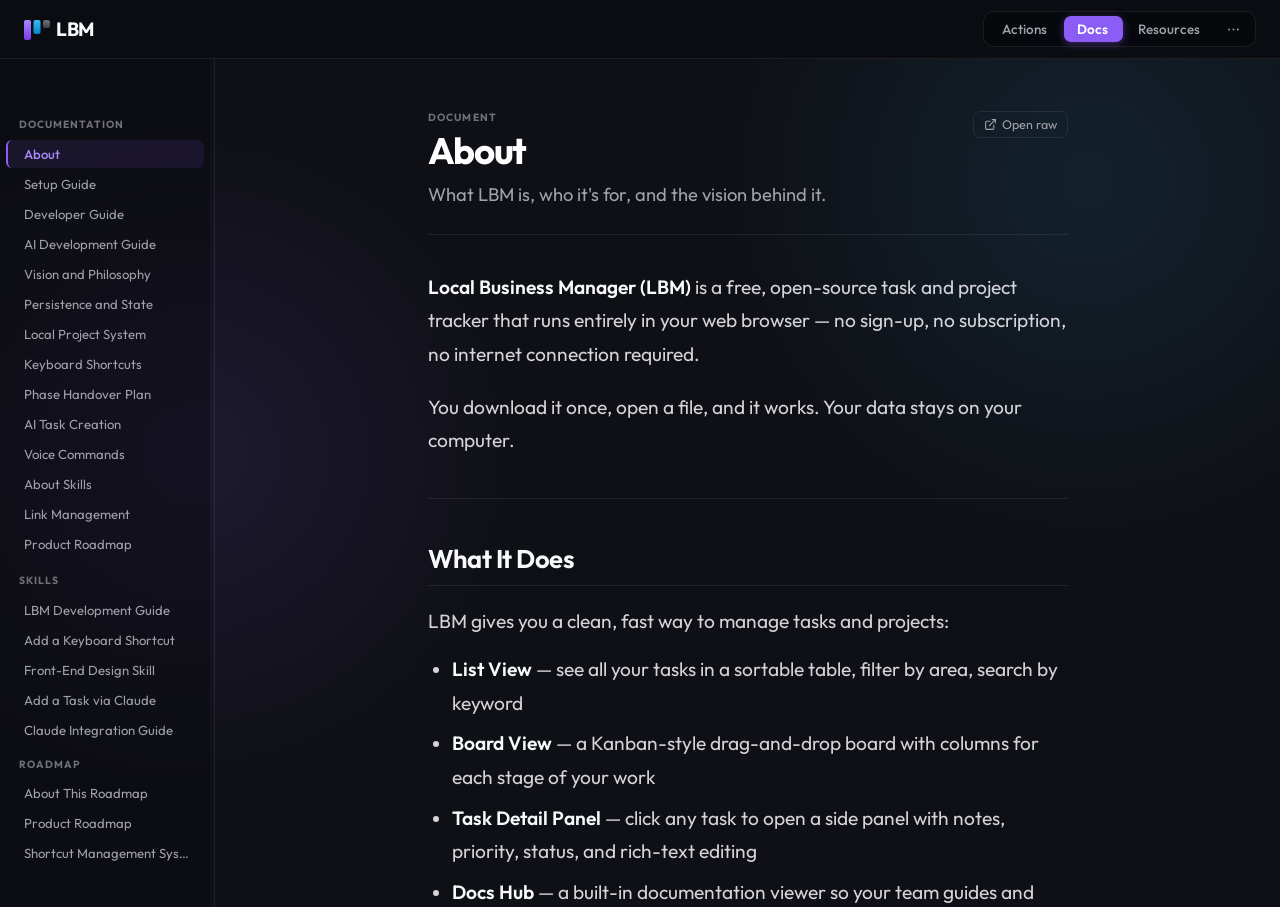
==== commit b329e850: "feat: docs viewer improvements, keyboard shortcuts, and UI polish Co-Authored-By: Claude Sonnet 4.6 " ====
--- a/docs.html
+++ b/docs.html
@@ -115,15 +115,25 @@
     <div class="docs-drawer-backdrop" id="docsDrawerBackdrop"></div>
 
     <aside class="docs-sidebar" id="docsSidebar">
-      <div class="sidebar-search-wrap">
-        <svg class="sidebar-search-icon" width="11" height="11" viewBox="0 0 24 24" fill="none" stroke="currentColor" stroke-width="2.2" stroke-linecap="round" stroke-linejoin="round" aria-hidden="true">
-          <circle cx="11" cy="11" r="8"/><line x1="21" y1="21" x2="16.65" y2="16.65"/>
-        </svg>
-        <input class="sidebar-search-input" id="sidebarSearch" type="text" placeholder="Search docs…" autocomplete="off" spellcheck="false" aria-label="Search docs">
-        <button class="sidebar-search-clear" id="sidebarSearchClear" type="button" aria-label="Clear search" hidden>
-          <svg width="9" height="9" viewBox="0 0 9 9" fill="none" aria-hidden="true">
-            <line x1="1" y1="1" x2="8" y2="8" stroke="currentColor" stroke-width="1.6" stroke-linecap="round"/>
-            <line x1="8" y1="1" x2="1" y2="8" stroke="currentColor" stroke-width="1.6" stroke-linecap="round"/>
+      <div class="sidebar-toolbar">
+        <div class="sidebar-search-area" id="sidebarSearchArea">
+          <button class="sidebar-tool-btn" id="sidebarSearchToggle" type="button" aria-label="Search" title="Search (S)">
+            <svg width="13" height="13" viewBox="0 0 24 24" fill="none" stroke="currentColor" stroke-width="2.2" stroke-linecap="round" stroke-linejoin="round" aria-hidden="true">
+              <circle cx="11" cy="11" r="8"/><line x1="21" y1="21" x2="16.65" y2="16.65"/>
+            </svg>
+          </button>
+          <input class="sidebar-search-input" id="sidebarSearch" type="text" placeholder="Search items..." autocomplete="off" spellcheck="false" aria-label="Search items">
+          <button class="sidebar-search-clear" id="sidebarSearchClear" type="button" aria-label="Clear search" hidden>
+            <svg width="9" height="9" viewBox="0 0 9 9" fill="none" aria-hidden="true">
+              <line x1="1" y1="1" x2="8" y2="8" stroke="currentColor" stroke-width="1.6" stroke-linecap="round"/>
+              <line x1="8" y1="1" x2="1" y2="8" stroke="currentColor" stroke-width="1.6" stroke-linecap="round"/>
+            </svg>
+          </button>
+        </div>
+        <button class="sidebar-tool-btn sidebar-hide-btn" id="sidebarHideBtn" type="button" aria-label="Hide sidebar" title="Hide sidebar">
+          <svg width="14" height="14" viewBox="0 0 24 24" fill="none" stroke="currentColor" stroke-width="2" stroke-linecap="round" stroke-linejoin="round" aria-hidden="true">
+            <rect x="3" y="3" width="18" height="18" rx="2"/><line x1="9" y1="3" x2="9" y2="21"/>
+            <path d="M5 8l3 4-3 4" stroke-width="1.6"/>
           </svg>
         </button>
       </div>
@@ -177,6 +187,12 @@
     <div class="docs-resize-handle" id="docsResizeHandle" title="Drag to resize"></div>
 
     <main class="docs-viewer">
+      <button class="sidebar-reveal-btn" id="sidebarRevealBtn" type="button" aria-label="Show sidebar" title="Show sidebar">
+        <svg width="14" height="14" viewBox="0 0 24 24" fill="none" stroke="currentColor" stroke-width="2" stroke-linecap="round" stroke-linejoin="round" aria-hidden="true">
+          <rect x="3" y="3" width="18" height="18" rx="2"/><line x1="9" y1="3" x2="9" y2="21"/>
+          <path d="M13 8l3 4-3 4" stroke-width="1.6"/>
+        </svg>
+      </button>
       <div class="viewer-header">
         <div>
           <p class="viewer-eyebrow" id="viewerType">Document</p>
--- a/styles.css
+++ b/styles.css
@@ -2368,35 +2368,54 @@
 .docs-sidebar::-webkit-scrollbar-track { background: transparent; }
 .docs-sidebar::-webkit-scrollbar-thumb { background: rgba(255,255,255,0.07); border-radius: 4px; }
 
-/* ─── Sidebar search ─────────────────────────────────────────────────────────── */
-
-.sidebar-search-wrap {
-  display: flex;
-  align-items: center;
-  gap: 6px;
-  margin: 0 8px 10px;
-  padding: 0 8px;
-  height: 28px;
-  background: rgba(255,255,255,0.04);
+/* ─── Sidebar toolbar (search + hide) ───────────────────────────────────────── */
+
+.sidebar-toolbar {
+  display: flex;
+  align-items: center;
+  justify-content: flex-end;
+  gap: 2px;
+  padding: 0 6px 8px;
+}
+
+.sidebar-tool-btn {
+  display: flex;
+  align-items: center;
+  justify-content: center;
+  width: 26px;
+  height: 26px;
+  flex-shrink: 0;
+  background: transparent;
+  border: none;
+  border-radius: var(--radius-sm);
+  color: var(--muted-soft);
+  cursor: pointer;
+  transition: color 0.13s, background 0.13s;
+}
+.sidebar-tool-btn:hover { color: var(--text); background: rgba(255,255,255,0.07); }
+
+.sidebar-search-area {
+  display: flex;
+  align-items: center;
+  overflow: hidden;
+  border-radius: var(--radius-sm);
   border: 1px solid transparent;
-  border-radius: var(--radius-sm);
-  transition: border-color 0.15s, background 0.15s;
-}
-
-.sidebar-search-wrap:focus-within {
+  transition: border-color 0.15s, background 0.15s, flex 0.2s ease;
+}
+
+.sidebar-search-area.is-expanded {
+  flex: 1;
   border-color: var(--border-strong);
-  background: rgba(255,255,255,0.06);
-}
-
-.sidebar-search-icon {
-  flex-shrink: 0;
-  color: var(--muted-soft);
-  pointer-events: none;
-}
+  background: rgba(255,255,255,0.05);
+}
+
+.sidebar-search-area .sidebar-tool-btn { border-radius: 0; }
 
 .sidebar-search-input {
   flex: 1;
   min-width: 0;
+  max-width: 0;
+  opacity: 0;
   background: transparent;
   border: none;
   outline: none;
@@ -2404,6 +2423,15 @@
   font-size: 0.78rem;
   color: var(--text);
   padding: 0;
+  transition: opacity 0.15s, max-width 0.2s ease;
+  pointer-events: none;
+}
+
+.sidebar-search-area.is-expanded .sidebar-search-input {
+  max-width: 200px;
+  opacity: 1;
+  padding: 0 4px;
+  pointer-events: auto;
 }
 
 .sidebar-search-input::placeholder { color: var(--muted-soft); }
@@ -2413,8 +2441,8 @@
   align-items: center;
   justify-content: center;
   flex-shrink: 0;
-  width: 14px;
-  height: 14px;
+  width: 20px;
+  height: 20px;
   background: transparent;
   border: none;
   padding: 0;
@@ -2424,6 +2452,31 @@
   transition: color 0.13s;
 }
 .sidebar-search-clear:hover { color: var(--text); }
+
+/* Sidebar collapsed state */
+
+.sidebar-reveal-btn {
+  display: none;
+  align-items: center;
+  justify-content: center;
+  position: absolute;
+  top: 14px;
+  left: 14px;
+  width: 30px;
+  height: 30px;
+  background: rgba(255,255,255,0.05);
+  border: 1px solid var(--border);
+  border-radius: var(--radius-sm);
+  color: var(--muted-soft);
+  cursor: pointer;
+  z-index: 2;
+  transition: color 0.13s, background 0.13s, border-color 0.13s;
+}
+.sidebar-reveal-btn:hover {
+  color: var(--text);
+  background: rgba(255,255,255,0.09);
+  border-color: var(--border-strong);
+}
 
 .docs-resize-handle {
   width: 5px;
@@ -2552,6 +2605,19 @@
   overflow-y: auto;
   padding: 52px 80px 80px;
   min-width: 0;
+  position: relative;
+}
+
+/* ── Sidebar collapsed (desktop only) ──────────────────────────────────────── */
+@media (min-width: 769px) {
+  .docs-page.sidebar-collapsed .docs-sidebar {
+    width: 0 !important;
+    min-width: 0 !important;
+    overflow: hidden !important;
+    padding: 0 !important;
+  }
+  .docs-page.sidebar-collapsed .docs-resize-handle { display: none; }
+  .docs-page.sidebar-collapsed .sidebar-reveal-btn { display: flex; }
 }
 
 .docs-viewer::-webkit-scrollbar { width: 5px; }
@@ -2775,6 +2841,34 @@
   justify-content: center;
   gap: 8px;
   padding-top: 12px;
+}
+
+/* ─── Already-here nudge ────────────────────────────────────────────────────── */
+/* Shown when a user presses a nav key (A/D/R/L/B) while already on that page/view */
+
+.lbm-already-here-nudge {
+  position: fixed;
+  top: 58px;
+  left: 50%;
+  transform: translateX(-50%) translateY(-6px);
+  background: var(--surface-solid);
+  color: var(--muted);
+  font-size: 0.7375rem;
+  font-family: inherit;
+  font-weight: 500;
+  padding: 4px 12px;
+  border-radius: 20px;
+  border: 1px solid rgba(139, 92, 246, 0.3);
+  opacity: 0;
+  transition: opacity 0.15s ease, transform 0.15s ease;
+  pointer-events: none;
+  white-space: nowrap;
+  z-index: 10000;
+  box-shadow: 0 2px 8px rgba(0, 0, 0, 0.25);
+}
+.lbm-already-here-nudge.is-visible {
+  opacity: 1;
+  transform: translateX(-50%) translateY(0);
 }
 
 /* ─── Undo toast ────────────────────────────────────────────────────────────── */
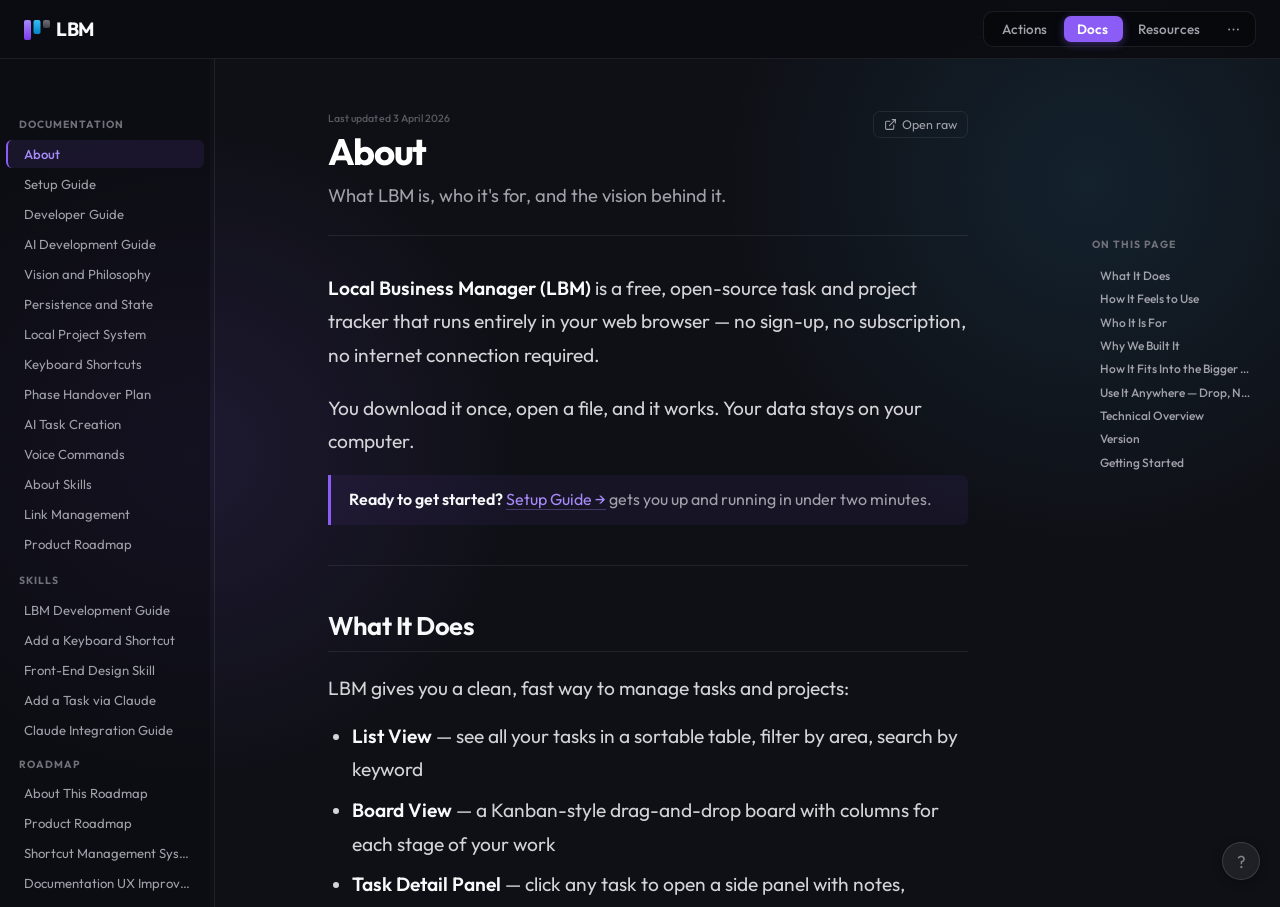
==== commit 10391f86: "feat: inline form Enter/Escape UX, docs viewer, UI polish, and import/export - List inline new form:" ====
--- a/docs.html
+++ b/docs.html
@@ -195,7 +195,7 @@
       </button>
       <div class="viewer-header">
         <div>
-          <p class="viewer-eyebrow" id="viewerType">Document</p>
+          <p class="viewer-eyebrow" id="viewerType"></p>
           <h2 class="viewer-title" id="viewerTitle">Loading…</h2>
           <p class="viewer-summary" id="viewerSummary"></p>
         </div>
@@ -240,6 +240,29 @@
       <nav class="doc-pagination" id="docPagination" style="display:none;" aria-label="Article navigation"></nav>
     </main>
 
+    <!-- Fixed reveal button (shown when ToC is hidden and doc has sections) -->
+    <button class="toc-reveal-btn" id="tocRevealBtn" type="button" aria-label="Show page sections" title="Show page sections">
+      <svg width="10" height="10" viewBox="0 0 24 24" fill="none" stroke="currentColor" stroke-width="2.5" stroke-linecap="round" stroke-linejoin="round" aria-hidden="true">
+        <line x1="3" y1="6" x2="21" y2="6"/><line x1="3" y1="12" x2="14" y2="12"/><line x1="3" y1="18" x2="18" y2="18"/>
+      </svg>
+    </button>
+
+    <!-- On-this-page table of contents -->
+    <aside class="doc-toc" id="docToc" aria-label="Page sections">
+      <div class="doc-toc-inner">
+        <div class="doc-toc-header">
+          <span class="doc-toc-label">On this page</span>
+          <button class="doc-toc-hide-btn" id="tocHideBtn" type="button" title="Hide" aria-label="Hide page sections">
+            <svg width="10" height="10" viewBox="0 0 10 10" fill="none" aria-hidden="true">
+              <line x1="1" y1="1" x2="9" y2="9" stroke="currentColor" stroke-width="1.6" stroke-linecap="round"/>
+              <line x1="9" y1="1" x2="1" y2="9" stroke="currentColor" stroke-width="1.6" stroke-linecap="round"/>
+            </svg>
+          </button>
+        </div>
+        <nav id="tocNav" aria-label="Page sections"></nav>
+      </div>
+    </aside>
+
   </div>
 
   <span id="docsReviewedOn" hidden></span>
@@ -282,6 +305,92 @@
     </div>
   </div>
 
+  <!-- ── Keyboard shortcuts panel ─────────────────────────────────────────────── -->
+  <button class="shortcuts-fab" id="shortcutsFab" type="button"
+    aria-label="Keyboard shortcuts" data-tooltip="Keyboard shortcuts  ?">
+    <span class="shortcuts-fab-glyph" aria-hidden="true">?</span>
+  </button>
+
+  <div class="shortcuts-panel" id="shortcutsPanel" hidden aria-modal="true" role="dialog" aria-label="Keyboard shortcuts">
+    <div class="shortcuts-panel-header">
+      <h2 class="shortcuts-panel-title">Keyboard Shortcuts</h2>
+      <button class="icon-button shortcuts-panel-close" id="shortcutsPanelClose" type="button" aria-label="Close">
+        <svg width="15" height="15" viewBox="0 0 24 24" fill="none" stroke="currentColor"
+          stroke-width="2" stroke-linecap="round" stroke-linejoin="round">
+          <line x1="18" y1="6" x2="6" y2="18"/><line x1="6" y1="6" x2="18" y2="18"/>
+        </svg>
+      </button>
+    </div>
+    <div class="shortcuts-panel-body">
+
+      <div class="shortcuts-group">
+        <div class="shortcuts-group-title shortcuts-group-title--blue">Tab Navigation</div>
+        <div class="shortcuts-row"><kbd>A</kbd><span>Go to Actions</span></div>
+        <div class="shortcuts-row"><kbd>D</kbd><span>Go to Docs</span></div>
+        <div class="shortcuts-row"><kbd>R</kbd><span>Go to Resources</span></div>
+        <div class="shortcuts-row"><kbd>M</kbd><span>Open / close menu</span></div>
+        <div class="shortcuts-row"><kbd>L</kbd><span>Switch to List view</span></div>
+        <div class="shortcuts-row"><kbd>B</kbd><span>Switch to Board view</span></div>
+      </div>
+
+      <div class="shortcuts-group">
+        <div class="shortcuts-group-title shortcuts-group-title--purple">Quick Access</div>
+        <div class="shortcuts-row"><kbd>N</kbd><span>New item</span></div>
+        <div class="shortcuts-row"><kbd>Ctrl</kbd><kbd>N</kbd><span>New item (works in fields)</span></div>
+        <div class="shortcuts-row"><kbd>/</kbd><span>Search</span></div>
+        <div class="shortcuts-row"><kbd>?</kbd><span>Toggle shortcuts panel</span></div>
+        <div class="shortcuts-row"><kbd>Esc</kbd><span>Dismiss / close anything</span></div>
+        <div class="shortcuts-row"><kbd>Cmd</kbd><kbd>Z</kbd><span>Undo (delete · lane change · title edit)</span></div>
+      </div>
+
+      <div class="shortcuts-group">
+        <div class="shortcuts-group-title shortcuts-group-title--blue">List — Navigate &amp; Select</div>
+        <div class="shortcuts-row"><kbd>↓</kbd><span>Focus next task</span></div>
+        <div class="shortcuts-row"><kbd>↑</kbd><span>Focus previous task</span></div>
+        <div class="shortcuts-row"><kbd>Enter</kbd><span>Open focused task</span></div>
+        <div class="shortcuts-row"><kbd>Shift</kbd><kbd>↓</kbd><span>Scroll down</span></div>
+        <div class="shortcuts-row"><kbd>Shift</kbd><kbd>↑</kbd><span>Scroll up</span></div>
+        <div class="shortcuts-row"><kbd>Esc</kbd><span>Clear selection</span></div>
+      </div>
+
+      <div class="shortcuts-group">
+        <div class="shortcuts-group-title shortcuts-group-title--amber">List — Task Actions</div>
+        <div class="shortcuts-row"><kbd>Shift</kbd><kbd>D</kbd><span>Delete focused task (Cmd+Z to undo)</span></div>
+        <div class="shortcuts-row"><kbd>←</kbd><span>Restore deleted position</span></div>
+        <div class="shortcuts-row"><kbd>→</kbd><span>Restore deleted position</span></div>
+      </div>
+
+      <div class="shortcuts-group">
+        <div class="shortcuts-group-title shortcuts-group-title--purple">Multi-Select (List &amp; Board)</div>
+        <div class="shortcuts-row"><kbd>Drag</kbd><span>Rubber-band select tasks</span></div>
+        <div class="shortcuts-row"><kbd>Click</kbd><span>Toggle item in selection</span></div>
+        <div class="shortcuts-row"><kbd>Del</kbd><kbd>⌫</kbd><kbd>Shift</kbd><kbd>D</kbd><span>Delete all selected</span></div>
+        <div class="shortcuts-row"><kbd>Drag</kbd><span>Drag any selected item — all move together</span></div>
+        <div class="shortcuts-row"><kbd>Esc</kbd><span>Clear selection</span></div>
+      </div>
+
+      <div class="shortcuts-group">
+        <div class="shortcuts-group-title shortcuts-group-title--green">Detail Panel</div>
+        <div class="shortcuts-row"><kbd>Shift</kbd><kbd>D</kbd><span>Delete this task (Cmd+Z to undo)</span></div>
+        <div class="shortcuts-row"><kbd>Esc</kbd><span>Close panel</span></div>
+      </div>
+
+      <div class="shortcuts-group">
+        <div class="shortcuts-group-title shortcuts-group-title--pink">Notes Editor</div>
+        <div class="shortcuts-row"><kbd>Cmd</kbd><kbd>B</kbd><span>Bold</span></div>
+        <div class="shortcuts-row"><kbd>Cmd</kbd><kbd>I</kbd><span>Italic</span></div>
+        <div class="shortcuts-row"><kbd>Cmd</kbd><kbd>Shift</kbd><kbd>8</kbd><span>Bullet list</span></div>
+      </div>
+
+      <div class="shortcuts-group">
+        <div class="shortcuts-group-title shortcuts-group-title--yellow">Board View</div>
+        <div class="shortcuts-row"><kbd>Enter</kbd><span>Save new task</span></div>
+        <div class="shortcuts-row"><kbd>Esc</kbd><span>Cancel inline form</span></div>
+      </div>
+
+    </div>
+  </div>
+
   <!-- ── Reset app confirmation modal ────────────────────────────────────────── -->
   <div class="reset-app-overlay" id="resetAppOverlay" hidden role="dialog"
     aria-modal="true" aria-labelledby="resetAppTitle">
--- a/styles.css
+++ b/styles.css
@@ -19,6 +19,7 @@
   --accent-soft:     rgba(139, 92, 246, 0.12);
   --tab-active:      #8b5cf6;
   --tab-active-glow: rgba(139, 92, 246, 0.3);
+  --bg-glow-primary: rgba(139, 92, 246, 0.12);
   --done:            #34d399;
   --done-soft:       rgba(52, 211, 153, 0.15);
   --warn:            #fbbf24;
@@ -41,7 +42,7 @@
   color: var(--text);
   background-color: var(--bg);
   background-image:
-    radial-gradient(circle at 15% 50%, rgba(139, 92, 246, 0.12), transparent 28%),
+    radial-gradient(circle at 15% 50%, var(--bg-glow-primary), transparent 28%),
     radial-gradient(circle at 85% 20%, rgba(56, 189, 248, 0.10), transparent 28%);
   min-height: 100vh;
 }
@@ -1035,6 +1036,33 @@
   animation: selection-dissolve 0.55s ease-out forwards;
   pointer-events: none;
 }
+
+/* ─── List view size scale (+/- shortcuts) ──────────────────────────────────── */
+/* Level -2: Compact */
+#taskList[data-list-size="-2"] .list-row   { padding: 4px 8px; min-height: 28px; }
+#taskList[data-list-size="-2"] .list-title { font-size: 0.6875rem; }
+#taskList[data-list-size="-2"] .list-notes { font-size: 0.625rem; }
+#taskList[data-list-size="-2"] .list-lane  { font-size: 0.625rem; }
+
+/* Level -1: Small */
+#taskList[data-list-size="-1"] .list-row   { padding: 5px 9px; min-height: 32px; }
+#taskList[data-list-size="-1"] .list-title { font-size: 0.75rem; }
+#taskList[data-list-size="-1"] .list-notes { font-size: 0.6875rem; }
+#taskList[data-list-size="-1"] .list-lane  { font-size: 0.625rem; }
+
+/* Level 0 = default, no overrides needed */
+
+/* Level +1: Large */
+#taskList[data-list-size="1"] .list-row   { padding: 9px 12px; min-height: 40px; }
+#taskList[data-list-size="1"] .list-title { font-size: 1rem; }
+#taskList[data-list-size="1"] .list-notes { font-size: 0.875rem; }
+#taskList[data-list-size="1"] .list-lane  { font-size: 0.75rem; }
+
+/* Level +2: Extra Large */
+#taskList[data-list-size="2"] .list-row   { padding: 11px 14px; min-height: 48px; }
+#taskList[data-list-size="2"] .list-title { font-size: 1.125rem; }
+#taskList[data-list-size="2"] .list-notes { font-size: 1rem; }
+#taskList[data-list-size="2"] .list-lane  { font-size: 0.875rem; }
 
 /* urgency dot */
 .list-urgency {
@@ -2364,9 +2392,8 @@
   background: rgba(10, 11, 17, 0.5);
 }
 
-.docs-sidebar::-webkit-scrollbar { width: 3px; }
-.docs-sidebar::-webkit-scrollbar-track { background: transparent; }
-.docs-sidebar::-webkit-scrollbar-thumb { background: rgba(255,255,255,0.07); border-radius: 4px; }
+.docs-sidebar { scrollbar-width: none; } /* Firefox */
+.docs-sidebar::-webkit-scrollbar { display: none; } /* Chrome/Safari */
 
 /* ─── Sidebar toolbar (search + hide) ───────────────────────────────────────── */
 
@@ -2620,9 +2647,8 @@
   .docs-page.sidebar-collapsed .sidebar-reveal-btn { display: flex; }
 }
 
-.docs-viewer::-webkit-scrollbar { width: 5px; }
-.docs-viewer::-webkit-scrollbar-track { background: transparent; }
-.docs-viewer::-webkit-scrollbar-thumb { background: rgba(255,255,255,0.08); border-radius: 4px; }
+.docs-viewer { scrollbar-width: none; } /* Firefox */
+.docs-viewer::-webkit-scrollbar { display: none; } /* Chrome/Safari */
 
 .viewer-header {
   display: flex;
@@ -2640,11 +2666,11 @@
 
 .viewer-eyebrow {
   margin: 0 0 6px;
-  font-size: 0.65rem;
-  font-weight: 700;
-  color: var(--muted-soft);
-  text-transform: uppercase;
-  letter-spacing: 0.12em;
+  font-size: 0.66rem;
+  font-weight: 500;
+  color: var(--muted-soft);
+  letter-spacing: 0.01em;
+  opacity: 0.75;
 }
 
 .viewer-title {
@@ -3141,6 +3167,132 @@
   overflow: hidden;
   text-overflow: ellipsis;
   max-width: 100%;
+}
+
+/* ─── Viewer meta (last updated) ────────────────────────────────────────────── */
+
+.viewer-meta {
+  margin: 5px 0 10px;
+  font-size: 0.68rem;
+  color: var(--muted-soft);
+  letter-spacing: 0.01em;
+  opacity: 0.7;
+}
+
+/* ─── On-this-page ToC ───────────────────────────────────────────────────────── */
+
+.doc-toc {
+  width: 200px;
+  flex-shrink: 0;
+  overflow-y: auto;
+  overflow-x: hidden;
+  padding: 0 24px 80px 12px; /* padding-top set dynamically by JS */
+  transition: width 0.2s ease, opacity 0.2s ease;
+  scrollbar-width: none; /* Firefox */
+}
+
+.doc-toc::-webkit-scrollbar { display: none; } /* Chrome/Safari */
+
+/* Hide when no headings or user collapsed it */
+.doc-toc--empty,
+.doc-toc--hidden {
+  width: 0 !important;
+  padding-left: 0 !important;
+  padding-right: 0 !important;
+  overflow: hidden !important;
+  opacity: 0;
+  pointer-events: none;
+}
+
+.doc-toc-inner {
+  /* padding-top is set dynamically via JS to align with markdown body */
+}
+
+.doc-toc-header {
+  display: flex;
+  align-items: center;
+  justify-content: space-between;
+  margin-bottom: 10px;
+  gap: 6px;
+}
+
+.doc-toc-label {
+  font-size: 0.65rem;
+  font-weight: 700;
+  text-transform: uppercase;
+  letter-spacing: 0.1em;
+  color: var(--muted-soft);
+}
+
+.doc-toc-hide-btn {
+  display: flex;
+  align-items: center;
+  justify-content: center;
+  width: 18px;
+  height: 18px;
+  padding: 0;
+  background: none;
+  border: none;
+  color: var(--muted-soft);
+  cursor: pointer;
+  border-radius: var(--radius-xs, 3px);
+  opacity: 0;
+  transition: opacity 0.15s, color 0.13s, background 0.13s;
+  flex-shrink: 0;
+}
+.doc-toc-header:hover .doc-toc-hide-btn { opacity: 1; }
+.doc-toc-hide-btn:hover { color: var(--text); background: rgba(255,255,255,0.07); }
+
+.toc-item {
+  display: block;
+  width: 100%;
+  padding: 3px 6px;
+  background: none;
+  border: none;
+  border-left: 2px solid transparent;
+  color: var(--muted);
+  font-size: 0.75rem;
+  font-family: inherit;
+  line-height: 1.45;
+  text-align: left;
+  cursor: pointer;
+  border-radius: 0 3px 3px 0;
+  transition: color 0.13s, border-color 0.13s, background 0.13s;
+  overflow: hidden;
+  text-overflow: ellipsis;
+  white-space: nowrap;
+}
+.toc-item:hover { color: var(--text); background: rgba(255,255,255,0.04); }
+.toc-item.is-active { color: var(--accent-hover); border-left-color: var(--accent-hover); }
+.toc-item--h3 { padding-left: 16px; font-size: 0.72rem; }
+
+/* Reveal button — fixed so it stays accessible regardless of scroll */
+/* Right-edge tab — appears when ToC is hidden, attaches to viewport wall */
+.toc-reveal-btn {
+  display: none;
+  position: fixed;
+  right: 0;
+  top: 50%;
+  transform: translateY(-50%);
+  flex-direction: column;
+  align-items: center;
+  justify-content: center;
+  width: 18px;
+  height: 56px;
+  padding: 0;
+  background: rgba(255, 255, 255, 0.03);
+  border: 1px solid var(--border);
+  border-right: none;
+  border-radius: 5px 0 0 5px;
+  color: var(--muted-soft);
+  cursor: pointer;
+  transition: color 0.15s, background 0.15s, border-color 0.15s;
+  z-index: 100;
+}
+.toc-reveal-btn:hover {
+  color: var(--muted);
+  background: rgba(255, 255, 255, 0.07);
+  border-color: var(--border-strong);
 }
 
 /* ─── Resources page ────────────────────────────────────────────────────────── */
@@ -4079,6 +4231,67 @@
   transform: translateX(12px);
 }
 
+/* ─── Theme color picker (app menu) ────────────────────────────────────────── */
+
+.app-menu-theme-section {
+  padding: 8px 12px 10px;
+  display: flex;
+  flex-direction: column;
+  gap: 8px;
+}
+
+.app-menu-theme-label {
+  font-size: 0.72rem;
+  font-weight: 600;
+  color: var(--muted-soft);
+  text-transform: uppercase;
+  letter-spacing: 0.07em;
+}
+
+.app-menu-theme-swatches {
+  display: flex;
+  gap: 7px;
+  align-items: center;
+}
+
+.theme-swatch {
+  width: 22px;
+  height: 22px;
+  border-radius: 50%;
+  border: 2px solid transparent;
+  cursor: pointer;
+  display: flex;
+  align-items: center;
+  justify-content: center;
+  padding: 0;
+  flex-shrink: 0;
+  transition: transform 0.15s, border-color 0.15s, box-shadow 0.15s;
+  outline: none;
+}
+
+.theme-swatch:hover {
+  transform: scale(1.18);
+}
+
+.theme-swatch:focus-visible {
+  box-shadow: 0 0 0 2px var(--accent-glow);
+}
+
+.theme-swatch[aria-pressed="true"] {
+  border-color: rgba(255, 255, 255, 0.75);
+  box-shadow: 0 0 0 3px rgba(255, 255, 255, 0.12);
+}
+
+.theme-swatch svg {
+  pointer-events: none;
+  opacity: 0;
+  transition: opacity 0.12s;
+}
+
+.theme-swatch[aria-pressed="true"] svg {
+  opacity: 1;
+}
+
 /* ─── Reset app modal ───────────────────────────────────────────────────────── */
 
 .reset-app-overlay {
@@ -4154,9 +4367,103 @@
   border-top: 1px solid var(--border);
 }
 
-.reset-confirm-input {
+.reset-dialog-toggles {
+  display: flex;
+  flex-direction: column;
+  gap: 2px;
+}
+
+.reset-toggle-row {
+  padding: 8px 10px;
+  border-radius: var(--radius-sm);
+  cursor: pointer;
+}
+.reset-toggle-row:hover {
+  background: rgba(255, 255, 255, 0.04);
+}
+
+.reset-scope-note {
+  margin: 0;
+  padding: 8px 10px;
+  font-size: 0.6875rem;
+  color: var(--muted);
+  background: rgba(255, 255, 255, 0.03);
+  border: 1px solid var(--border);
+  border-radius: var(--radius-sm);
+  line-height: 1.5;
+}
+
+/* ─── New-copy setup modal ──────────────────────────────────────────────────── */
+
+.new-copy-overlay {
+  position: fixed;
+  inset: 0;
+  display: flex;
+  align-items: center;
+  justify-content: center;
+  padding: 20px;
+  background: rgba(5, 6, 10, 0.85);
+  backdrop-filter: blur(6px);
+  z-index: 900;
+}
+
+.new-copy-dialog {
+  background: var(--surface-solid);
+  border: 1px solid var(--border-strong);
+  border-radius: var(--radius-lg);
+  padding: 28px 24px 20px;
+  width: min(400px, 100%);
+  box-shadow: 0 32px 80px rgba(0, 0, 0, 0.7);
+  display: flex;
+  flex-direction: column;
+  gap: 14px;
+  animation: modalEnterScale 0.2s cubic-bezier(0, 0, 0.2, 1);
+}
+
+.new-copy-icon {
+  width: 40px;
+  height: 40px;
+  display: flex;
+  align-items: center;
+  justify-content: center;
+  background: var(--accent-soft);
+  border: 1px solid rgba(139, 92, 246, 0.25);
+  border-radius: var(--radius-md);
+  color: var(--accent);
+  flex-shrink: 0;
+}
+
+.new-copy-header { display: flex; flex-direction: column; gap: 8px; }
+
+.new-copy-title {
+  margin: 0;
+  font-size: var(--text-md, 1rem);
+  font-weight: 700;
+  color: var(--text);
+  letter-spacing: -0.01em;
+}
+
+.new-copy-sub {
+  margin: 0;
+  font-size: var(--text-sm, 0.75rem);
+  color: var(--muted);
+  line-height: 1.55;
+}
+
+.new-copy-field-label {
+  display: block;
+  font-size: 0.6875rem;
+  font-weight: 600;
+  color: var(--muted);
+  text-transform: uppercase;
+  letter-spacing: 0.06em;
+  margin-bottom: -8px;
+}
+
+.new-copy-name-input,
+.new-copy-key-input {
   width: 100%;
-  height: 34px;
+  height: 36px;
   padding: 0 10px;
   background: rgba(255, 255, 255, 0.04);
   border: 1px solid var(--border-strong);
@@ -4168,13 +4475,269 @@
   transition: border-color 0.15s, box-shadow 0.15s;
   box-sizing: border-box;
 }
-.reset-confirm-input::placeholder { color: var(--muted-soft); }
-.reset-confirm-input:focus {
-  border-color: var(--danger);
-  box-shadow: 0 0 0 2px rgba(239, 68, 68, 0.18);
-}
-.reset-confirm-input.is-valid {
-  border-color: var(--danger);
+.new-copy-name-input::placeholder,
+.new-copy-key-input::placeholder { color: var(--muted-soft); }
+.new-copy-name-input:focus,
+.new-copy-key-input:focus {
+  border-color: var(--accent);
+  box-shadow: 0 0 0 2px var(--accent-soft);
+}
+
+.new-copy-start-btn { width: 100%; justify-content: center; }
+
+.new-copy-advanced-toggle {
+  display: flex;
+  align-items: center;
+  gap: 6px;
+  background: none;
+  border: none;
+  color: var(--muted);
+  font-size: 0.75rem;
+  font-family: inherit;
+  cursor: pointer;
+  padding: 0;
+  width: fit-content;
+  transition: color 0.15s;
+}
+.new-copy-advanced-toggle:hover { color: var(--text); }
+.new-copy-advanced-toggle .advanced-chevron {
+  transition: transform 0.2s ease;
+}
+.new-copy-advanced-toggle[aria-expanded="true"] .advanced-chevron {
+  transform: rotate(90deg);
+}
+
+.new-copy-advanced-panel {
+  display: flex;
+  flex-direction: column;
+  gap: 6px;
+  padding: 12px;
+  background: rgba(255, 255, 255, 0.02);
+  border: 1px solid var(--border);
+  border-radius: var(--radius-sm);
+}
+
+.new-copy-key-hint {
+  margin: 0;
+  font-size: 0.6875rem;
+  color: var(--muted);
+  line-height: 1.5;
+}
+
+.new-copy-skip-btn {
+  background: none;
+  border: none;
+  color: var(--muted);
+  font-size: 0.6875rem;
+  font-family: inherit;
+  cursor: pointer;
+  padding: 0;
+  text-decoration: underline;
+  text-underline-offset: 2px;
+  align-self: center;
+  transition: color 0.15s;
+}
+.new-copy-skip-btn:hover { color: var(--muted-soft); }
+
+/* ── Storage audit modal ────────────────────────────────────────────────── */
+.modal-card--audit { width: min(540px, 100%); }
+.audit-body { max-height: 400px; overflow-y: auto; overscroll-behavior: contain; }
+.audit-footer {
+  display: flex;
+  justify-content: flex-end;
+  padding-top: 14px;
+  margin-top: 8px;
+  border-top: 1px solid var(--border);
+}
+.audit-auto-cleaned {
+  font-size: 0.8rem;
+  color: var(--done);
+  padding: 8px 12px;
+  background: var(--done-soft);
+  border-radius: var(--radius-sm);
+  margin-bottom: 8px;
+}
+.audit-section-label {
+  font-size: 0.68rem;
+  font-weight: 700;
+  color: var(--muted);
+  text-transform: uppercase;
+  letter-spacing: 0.07em;
+  margin: 14px 0 8px;
+}
+.audit-family-row {
+  padding: 10px 12px;
+  background: rgba(255, 255, 255, 0.03);
+  border: 1px solid var(--border);
+  border-radius: var(--radius-sm);
+  margin-bottom: 6px;
+}
+.audit-family-name { font-size: 0.875rem; font-weight: 600; color: var(--text); }
+.audit-family-meta { font-size: 0.75rem; color: var(--muted); margin: 2px 0 8px; }
+.audit-family-actions { display: flex; gap: 6px; }
+.audit-confirm-row {
+  display: flex;
+  align-items: center;
+  flex-wrap: wrap;
+  gap: 8px;
+  font-size: 0.8rem;
+  color: var(--warn);
+  margin-top: 8px;
+}
+.audit-path-row {
+  display: flex;
+  align-items: center;
+  justify-content: space-between;
+  gap: 12px;
+  padding: 7px 10px;
+  border-radius: var(--radius-sm);
+  margin-bottom: 4px;
+}
+.audit-path-row:hover { background: rgba(255, 255, 255, 0.03); }
+.audit-path-value {
+  font-family: monospace;
+  font-size: 0.72rem;
+  color: var(--muted);
+  word-break: break-all;
+}
+.audit-clean-state {
+  display: flex;
+  flex-direction: column;
+  align-items: center;
+  gap: 10px;
+  padding: 36px 20px;
+  text-align: center;
+  color: var(--muted);
+  font-size: 0.875rem;
+}
+.storage-audit-badge {
+  display: inline-flex;
+  align-items: center;
+  justify-content: center;
+  min-width: 16px;
+  height: 16px;
+  padding: 0 4px;
+  background: var(--warn, #fbbf24);
+  color: #000;
+  font-size: 0.65rem;
+  font-weight: 700;
+  border-radius: 8px;
+  margin-left: auto;
+  line-height: 1;
+}
+
+/* ── Case B: data recovery section ─────────────────────────────────────── */
+#newCopyRecoverySection {
+  display: flex;
+  flex-direction: column;
+  gap: 10px;
+}
+
+.new-copy-recovery-actions {
+  display: flex;
+  flex-direction: column;
+  gap: 8px;
+}
+.new-copy-recovery-actions button { width: 100%; justify-content: center; }
+.new-copy-import-label {
+  display: flex;
+  align-items: center;
+  position: relative;
+  height: 34px;
+  background: transparent;
+  border: 1px solid var(--border);
+  border-radius: var(--radius-sm);
+  color: var(--muted);
+  font-size: 0.8125rem;
+  font-family: inherit;
+  cursor: pointer;
+  padding: 0 10px 0 14px;
+  box-sizing: border-box;
+  transition: color 0.15s, background 0.15s;
+}
+.new-copy-import-label:hover { color: var(--text); background: rgba(255,255,255,0.05); }
+.new-copy-import-text {
+  flex: 1;
+  display: flex;
+  align-items: center;
+  justify-content: center;
+  gap: 6px;
+}
+.new-copy-import-info {
+  position: relative;
+  display: flex;
+  align-items: center;
+  color: var(--muted-soft);
+  transition: color 0.15s;
+  padding: 4px;
+}
+.new-copy-import-label:hover .new-copy-import-info { color: var(--muted); }
+.new-copy-import-tooltip {
+  position: absolute;
+  bottom: calc(100% + 8px);
+  right: 0;
+  background: #1e1f2e;
+  border: 1px solid var(--border-strong);
+  border-radius: var(--radius-sm);
+  padding: 8px 10px;
+  font-size: 0.6875rem;
+  color: var(--muted);
+  line-height: 1.5;
+  width: 200px;
+  text-align: left;
+  pointer-events: none;
+  opacity: 0;
+  transition: opacity 0.15s;
+  z-index: 10;
+  box-shadow: 0 8px 24px rgba(0,0,0,0.5);
+}
+.new-copy-import-info:hover .new-copy-import-tooltip { opacity: 1; }
+
+.new-copy-wipe-confirm {
+  display: flex;
+  flex-direction: column;
+  gap: 10px;
+  padding: 14px;
+  background: rgba(239, 68, 68, 0.05);
+  border: 1px solid rgba(239, 68, 68, 0.15);
+  border-radius: var(--radius-sm);
+}
+.new-copy-wipe-warning {
+  margin: 0;
+  font-size: 0.8125rem;
+  color: var(--muted);
+  line-height: 1.5;
+}
+.new-copy-wipe-actions {
+  display: flex;
+  gap: 8px;
+}
+.new-copy-wipe-actions button { flex: 1; justify-content: center; }
+#newCopyImportInput { display: none; }
+
+.new-copy-details-toggle {
+  display: flex;
+  align-items: center;
+  justify-content: center;
+  gap: 5px;
+  background: none;
+  border: none;
+  color: var(--muted-soft);
+  font-size: 0.6875rem;
+  font-family: inherit;
+  cursor: pointer;
+  padding: 2px 0;
+  align-self: center;
+  transition: color 0.15s;
+}
+.new-copy-details-toggle:hover { color: var(--muted); }
+
+.new-copy-recovery-meta {
+  margin: 0;
+  font-size: 0.6875rem;
+  color: var(--muted-soft);
+  text-align: center;
+  letter-spacing: 0.01em;
 }
 
 /* ─── Undo banner ───────────────────────────────────────────────────────────── */
@@ -4251,7 +4814,133 @@
 }
 .reset-undo-dismiss:hover { color: var(--text); background: rgba(255,255,255,0.07); }
 
+
+/* ─── Restore points modal ───────────────────────────────────────────────────── */
+
+.modal-card--restore {
+  width: min(480px, 100%);
+}
+
+.rp-subtitle {
+  font-size: 0.8rem;
+  color: var(--muted);
+  margin: -8px 0 14px 0;
+  line-height: 1.5;
+}
+
+.rp-list {
+  display: flex;
+  flex-direction: column;
+  gap: 2px;
+  max-height: 420px;
+  overflow-y: auto;
+  overscroll-behavior: contain;
+}
+
+.rp-empty {
+  display: flex;
+  flex-direction: column;
+  align-items: center;
+  gap: 10px;
+  padding: 36px 20px;
+  text-align: center;
+}
+
+.rp-empty svg { opacity: 0.35; color: var(--muted); }
+
+.rp-empty p {
+  margin: 0;
+  font-size: 0.8875rem;
+  color: var(--muted);
+}
+
+.rp-empty-sub {
+  font-size: 0.8rem !important;
+  color: var(--muted-soft) !important;
+  max-width: 280px;
+  line-height: 1.5;
+}
+
+.rp-row {
+  display: flex;
+  align-items: center;
+  justify-content: space-between;
+  gap: 12px;
+  padding: 9px 10px;
+  border-radius: var(--radius-sm, 6px);
+  transition: background 0.12s;
+}
+
+.rp-row:hover {
+  background: rgba(255, 255, 255, 0.04);
+}
+
+.rp-row-info {
+  display: flex;
+  flex-direction: column;
+  gap: 3px;
+  min-width: 0;
+  flex: 1;
+}
+
+.rp-label {
+  font-size: 0.8125rem;
+  font-weight: 500;
+  color: var(--text);
+  white-space: nowrap;
+  overflow: hidden;
+  text-overflow: ellipsis;
+}
+
+.rp-label--before-revert {
+  color: var(--accent);
+}
+
+.rp-meta {
+  display: flex;
+  align-items: center;
+  gap: 10px;
+}
+
+.rp-timestamp {
+  font-size: 0.75rem;
+  color: var(--muted);
+  font-variant-numeric: tabular-nums;
+}
+
+.rp-task-count {
+  font-size: 0.75rem;
+  color: var(--muted-soft);
+}
+
+.rp-row-actions { flex-shrink: 0; }
+
+.rp-revert-btn {
+  height: 28px;
+  padding: 0 11px;
+  font-size: 0.75rem;
+}
+
+.rp-revert-btn--confirm {
+  color: #f59e0b !important;
+  border-color: rgba(245, 158, 11, 0.4) !important;
+  background: rgba(245, 158, 11, 0.08) !important;
+}
+
+.rp-revert-btn--confirm:hover {
+  color: #fbbf24 !important;
+  background: rgba(245, 158, 11, 0.14) !important;
+  border-color: rgba(245, 158, 11, 0.6) !important;
+}
+
+
 /* ─── Media queries ─────────────────────────────────────────────────────────── */
+
+/* Hide on-this-page ToC on tablet and below */
+@media (max-width: 1100px) {
+  .doc-toc { display: none !important; }
+  .toc-reveal-btn { display: none !important; }
+}
 
 @media (max-width: 700px) {
   .header-inner { padding: 10px 16px; gap: 8px; }
